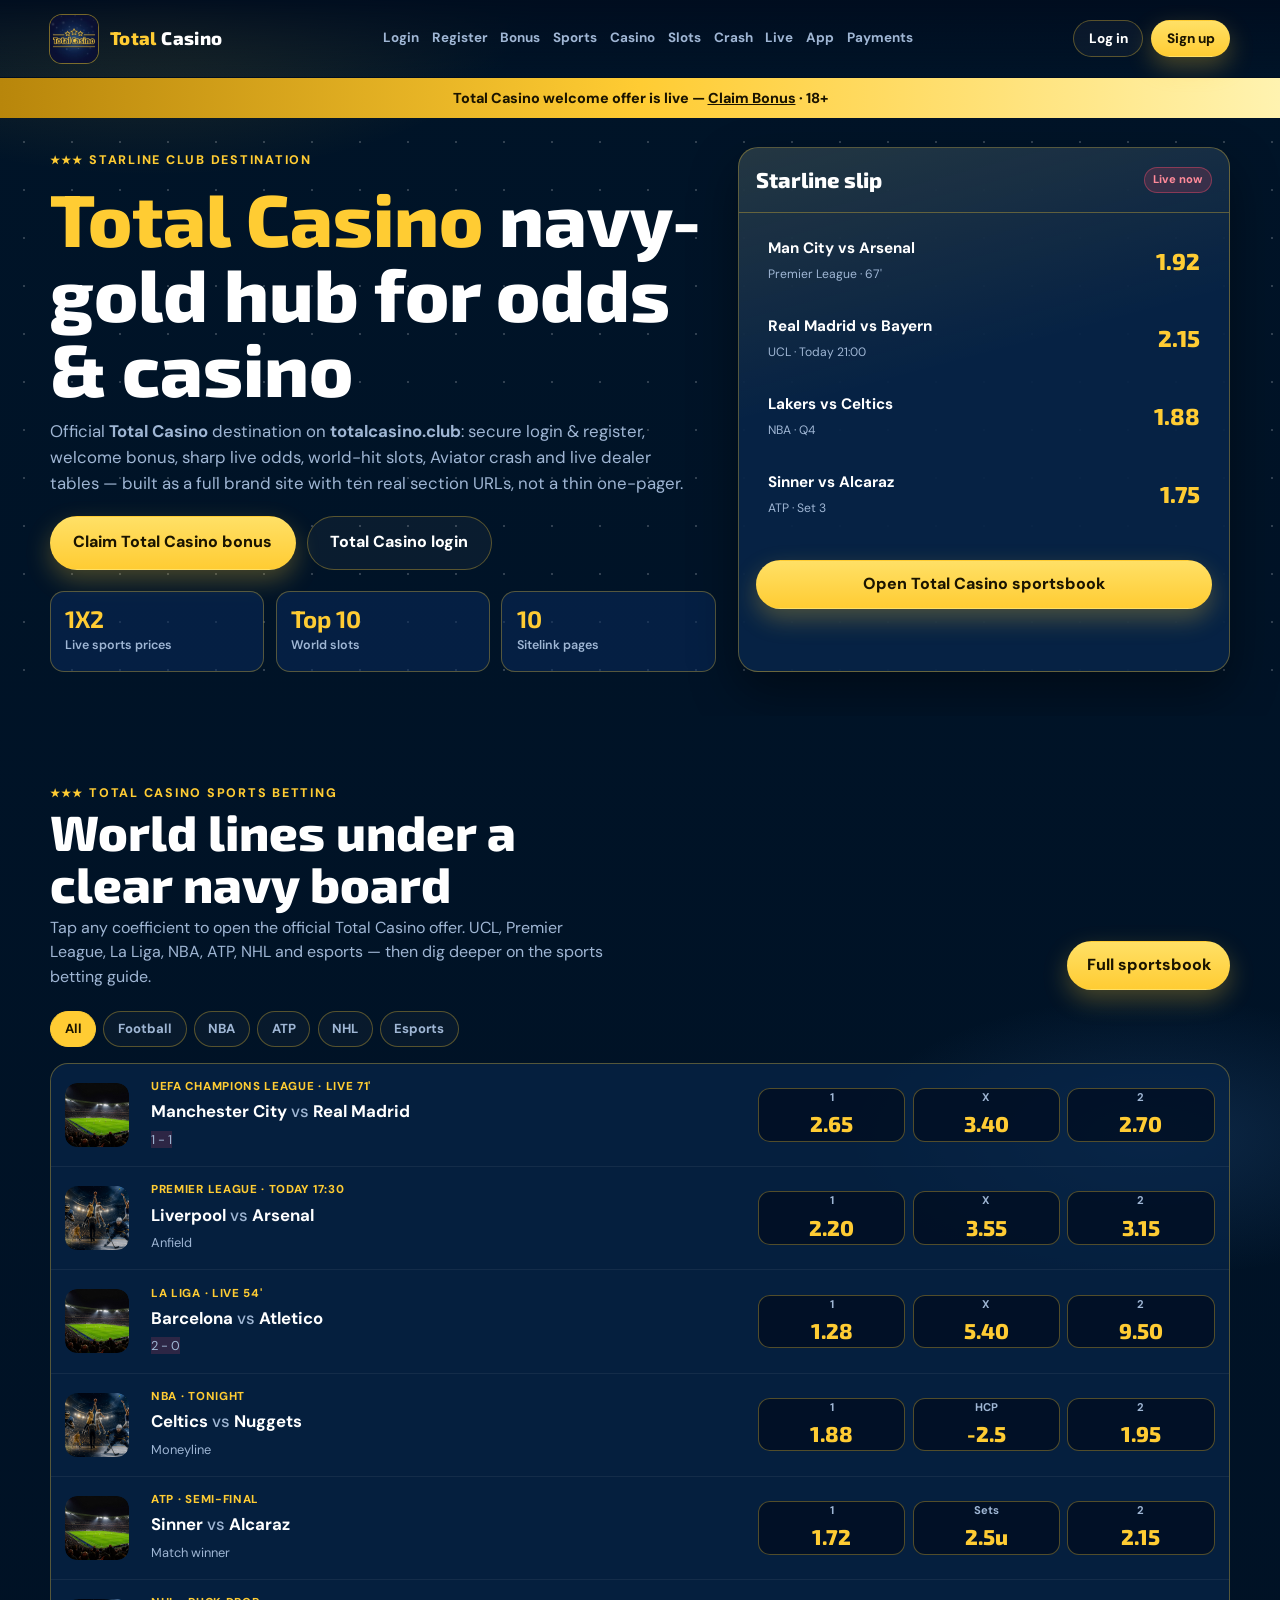
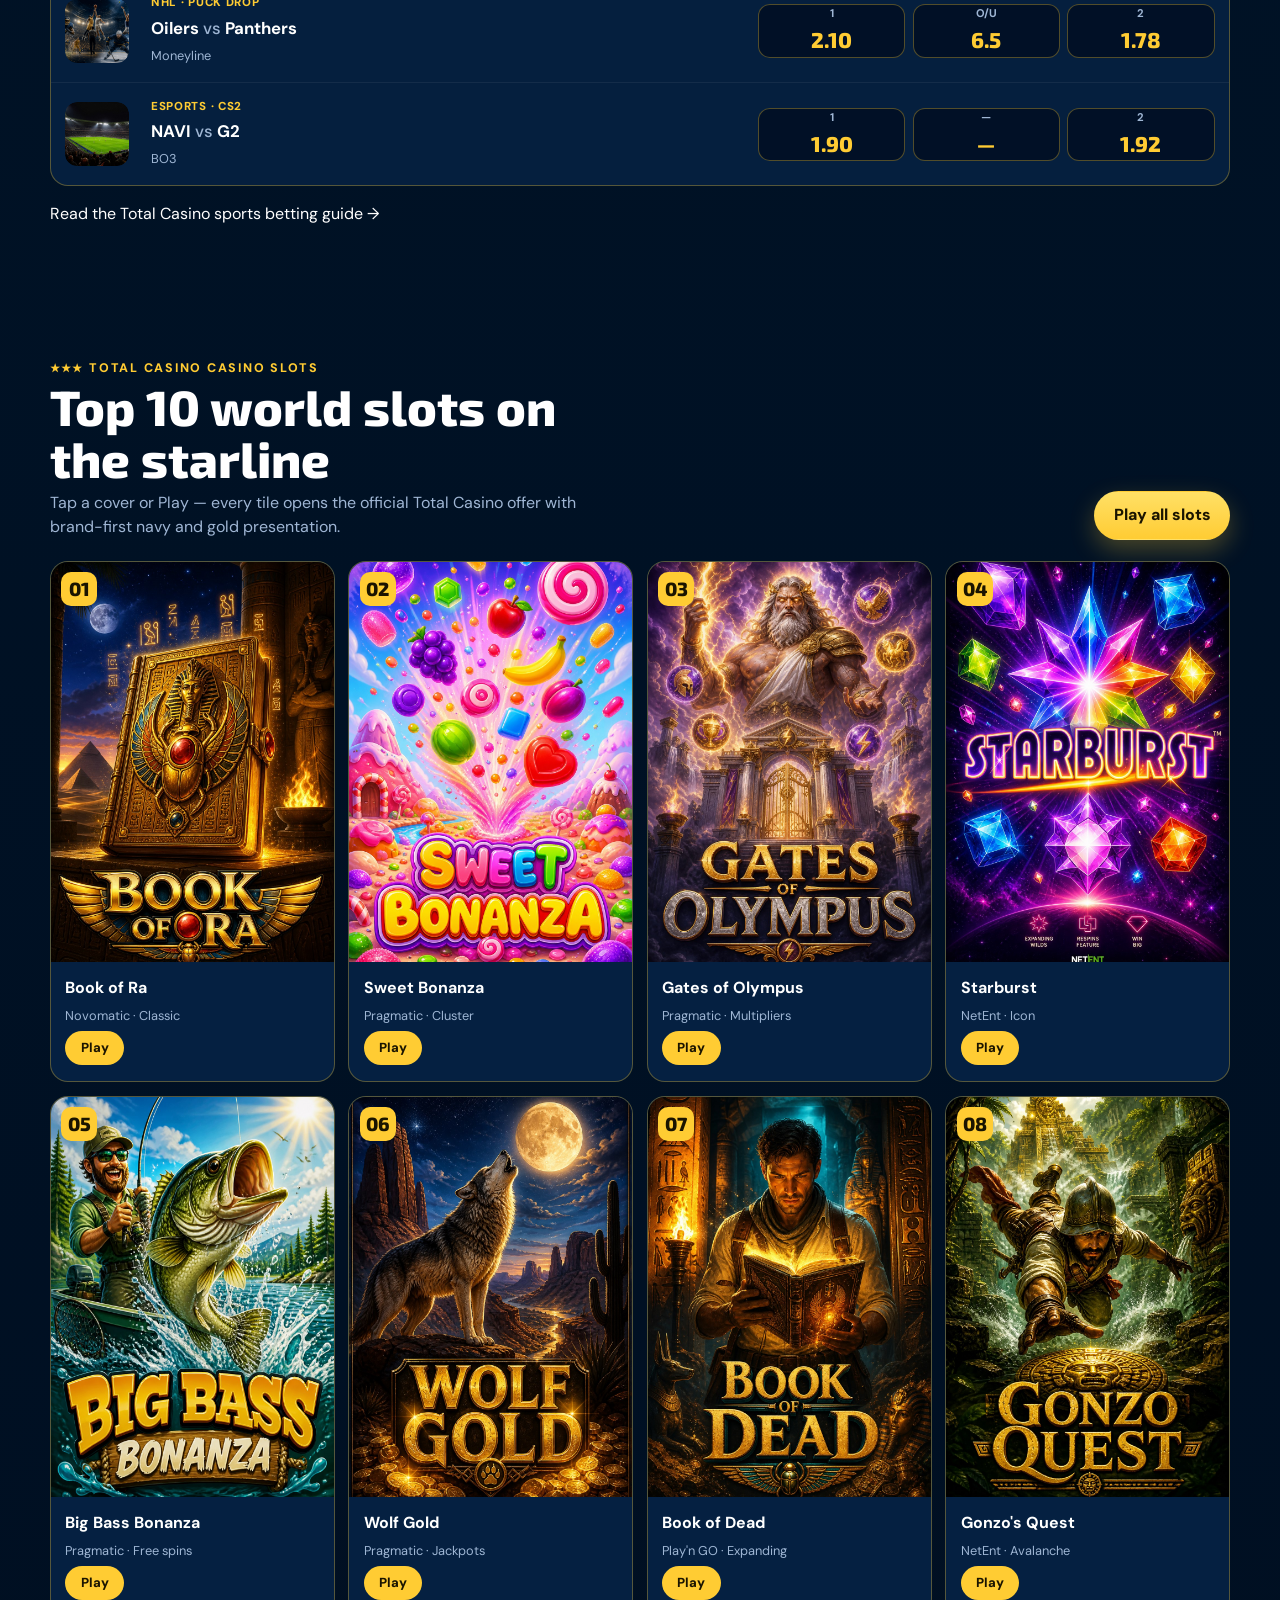
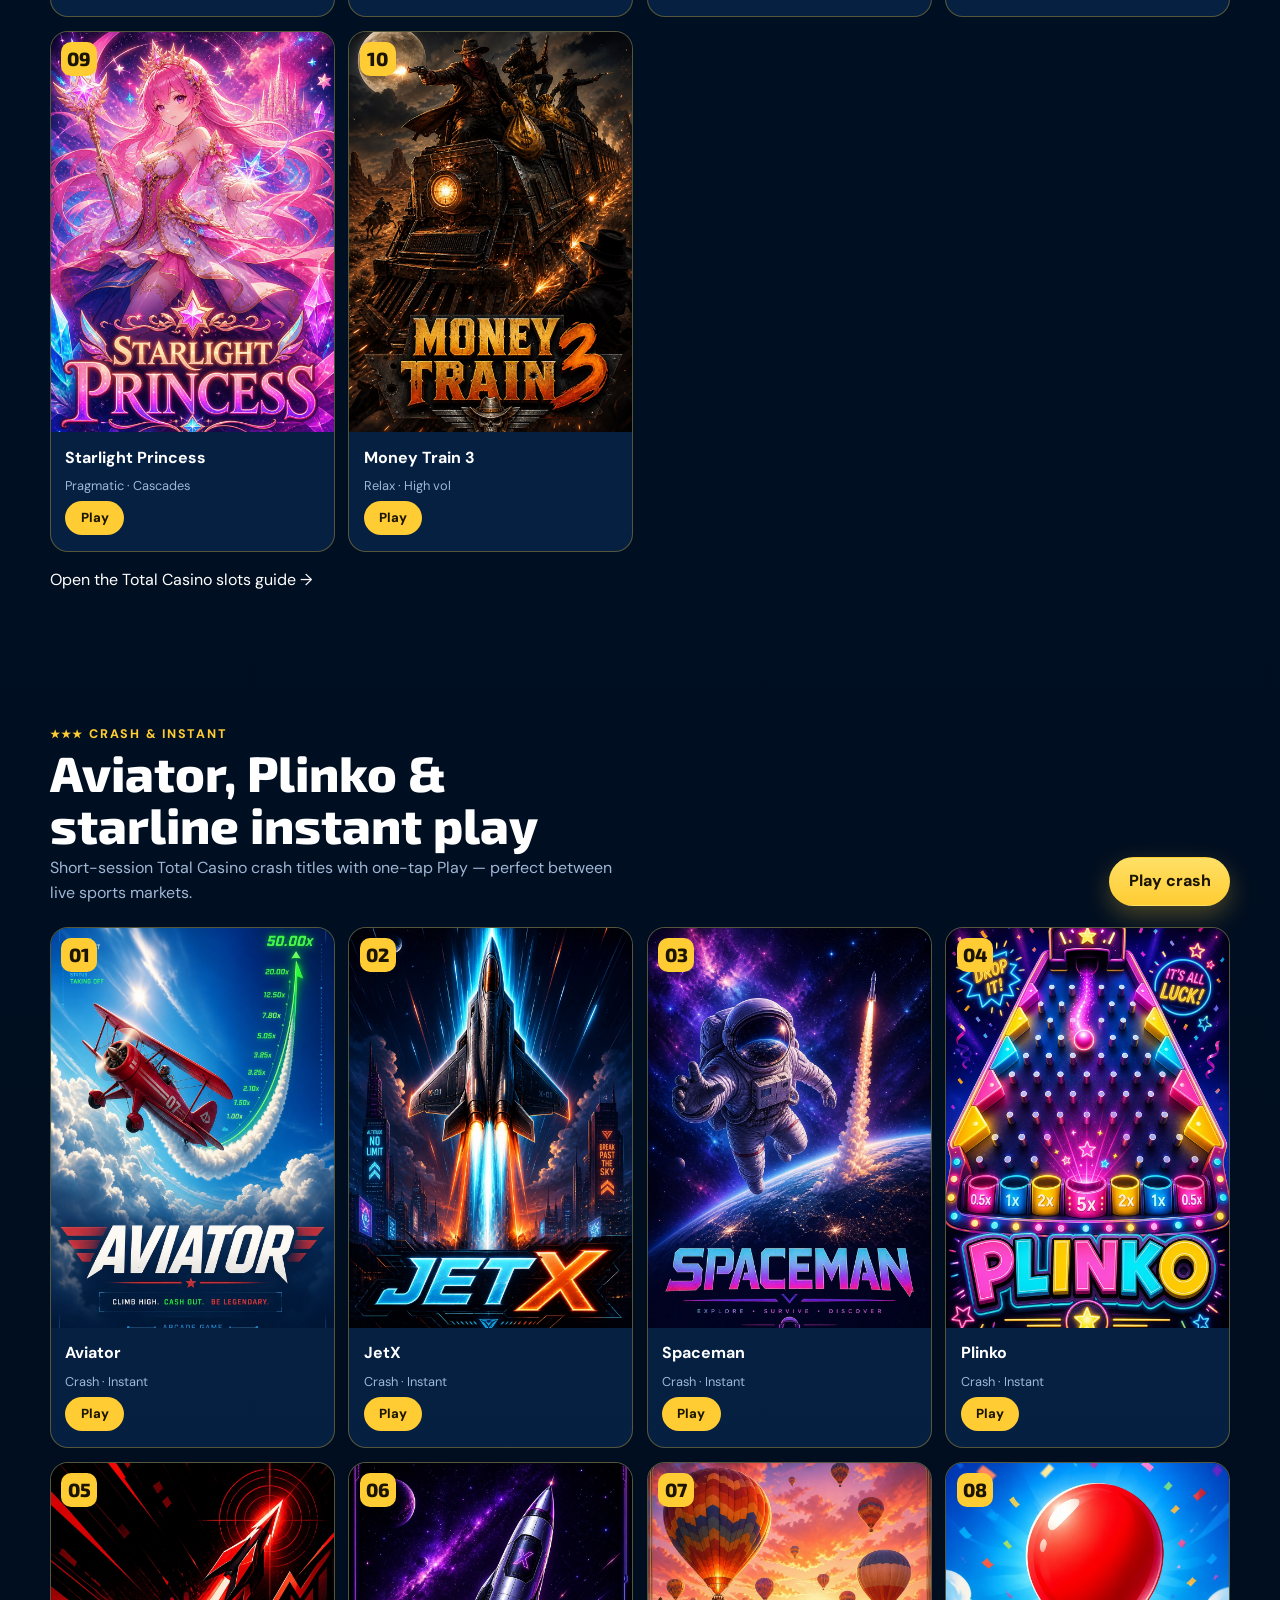
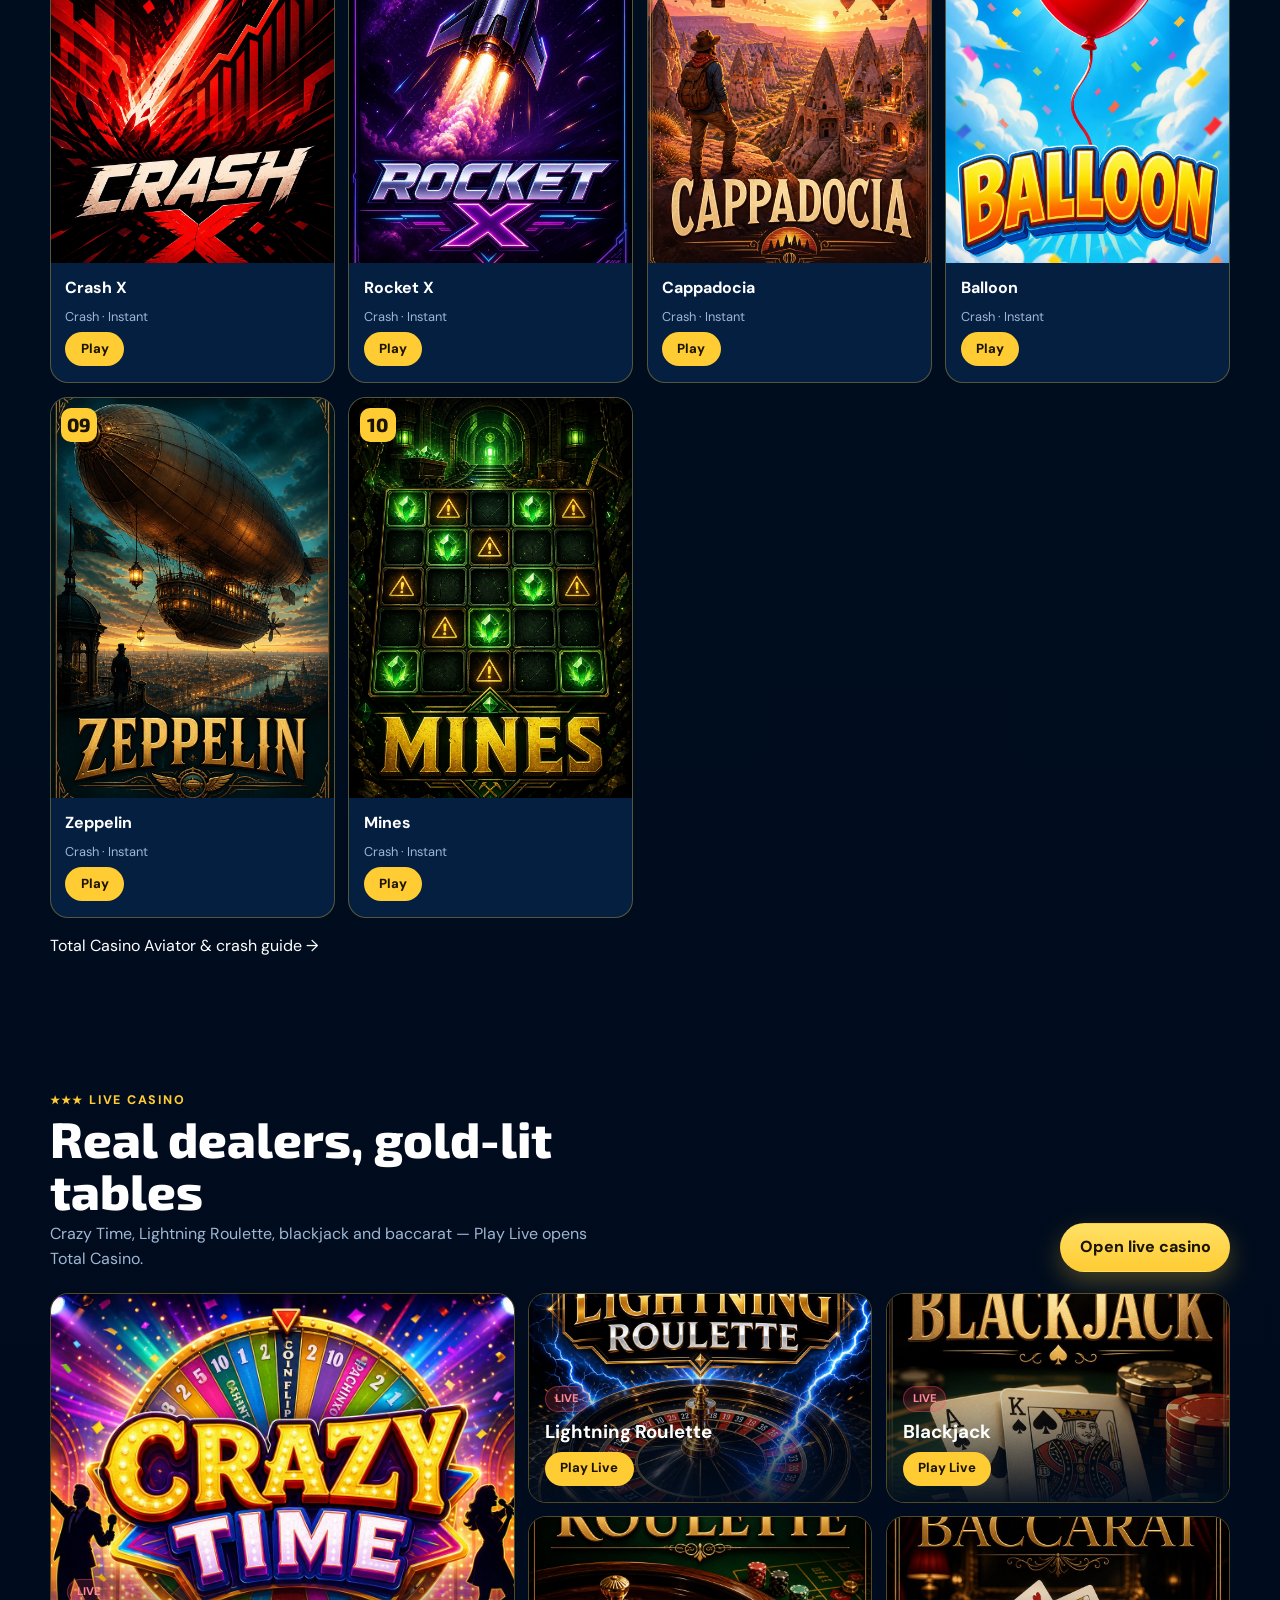
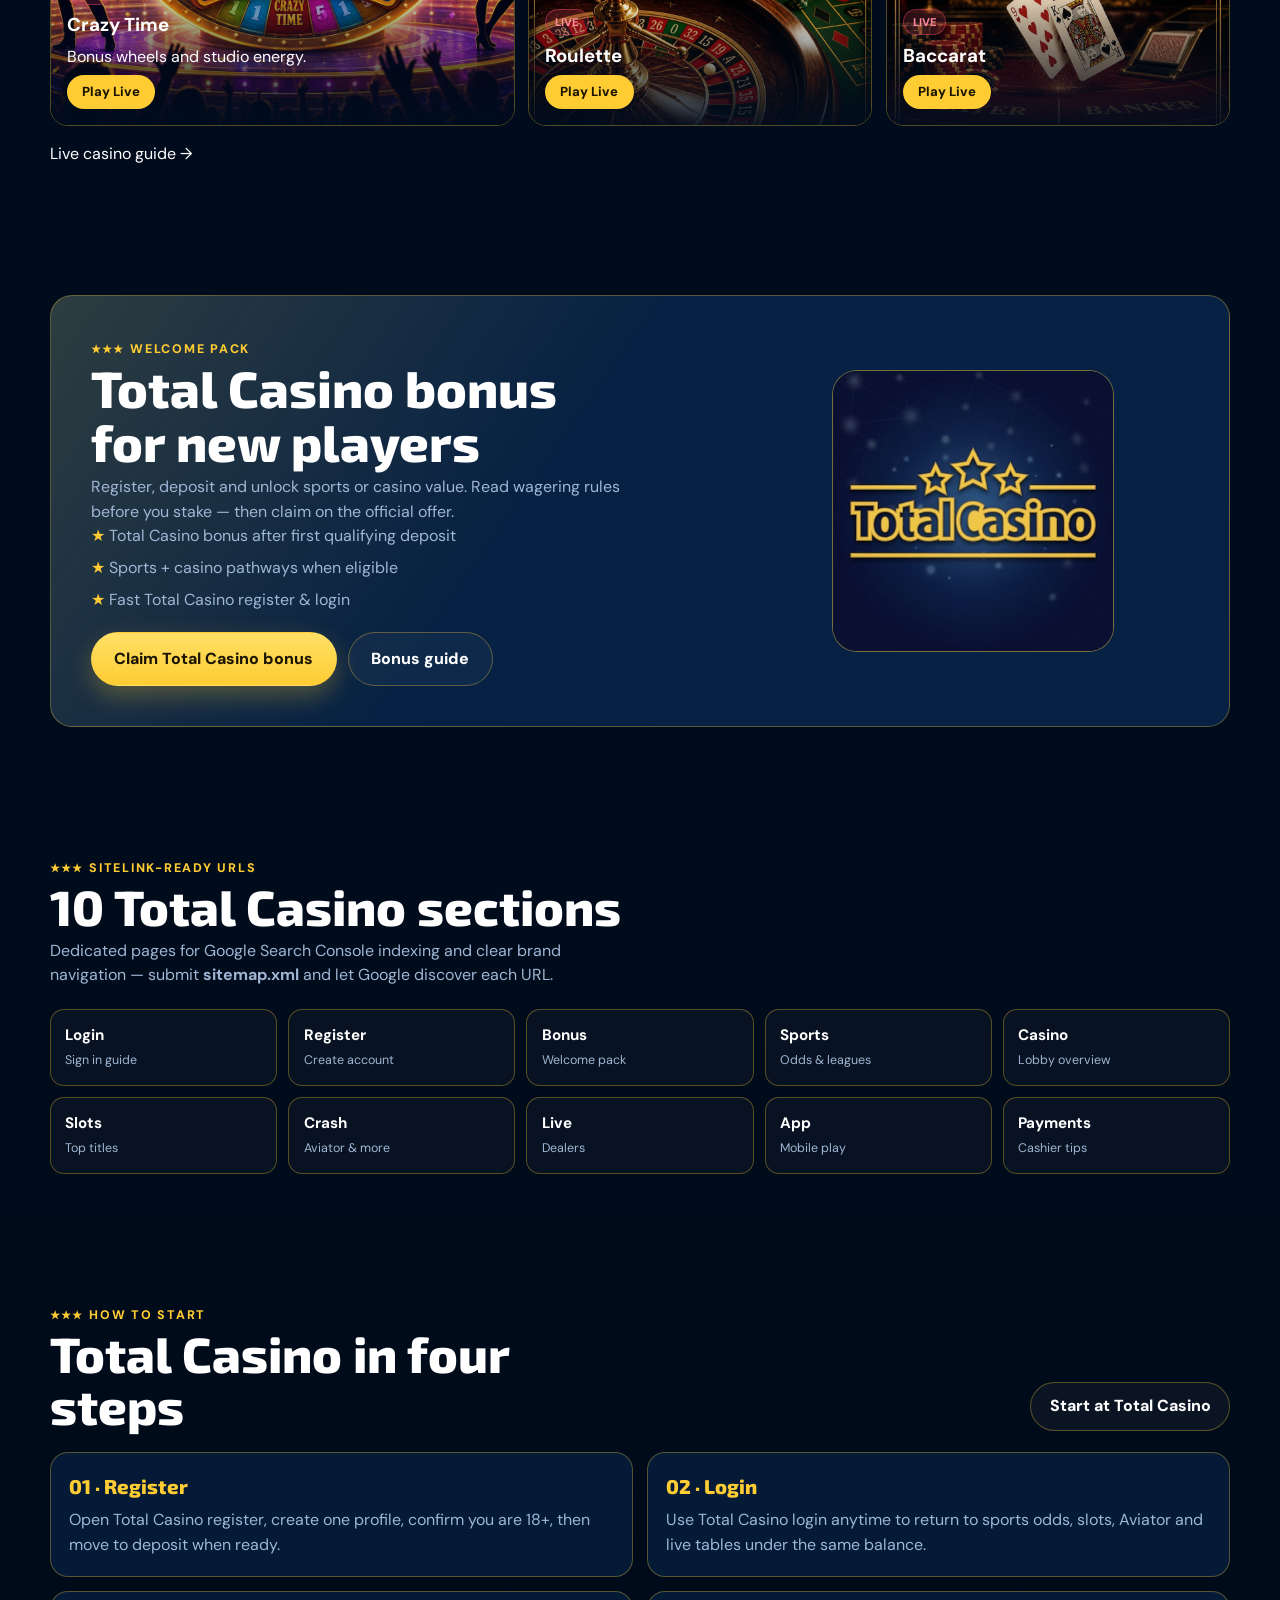
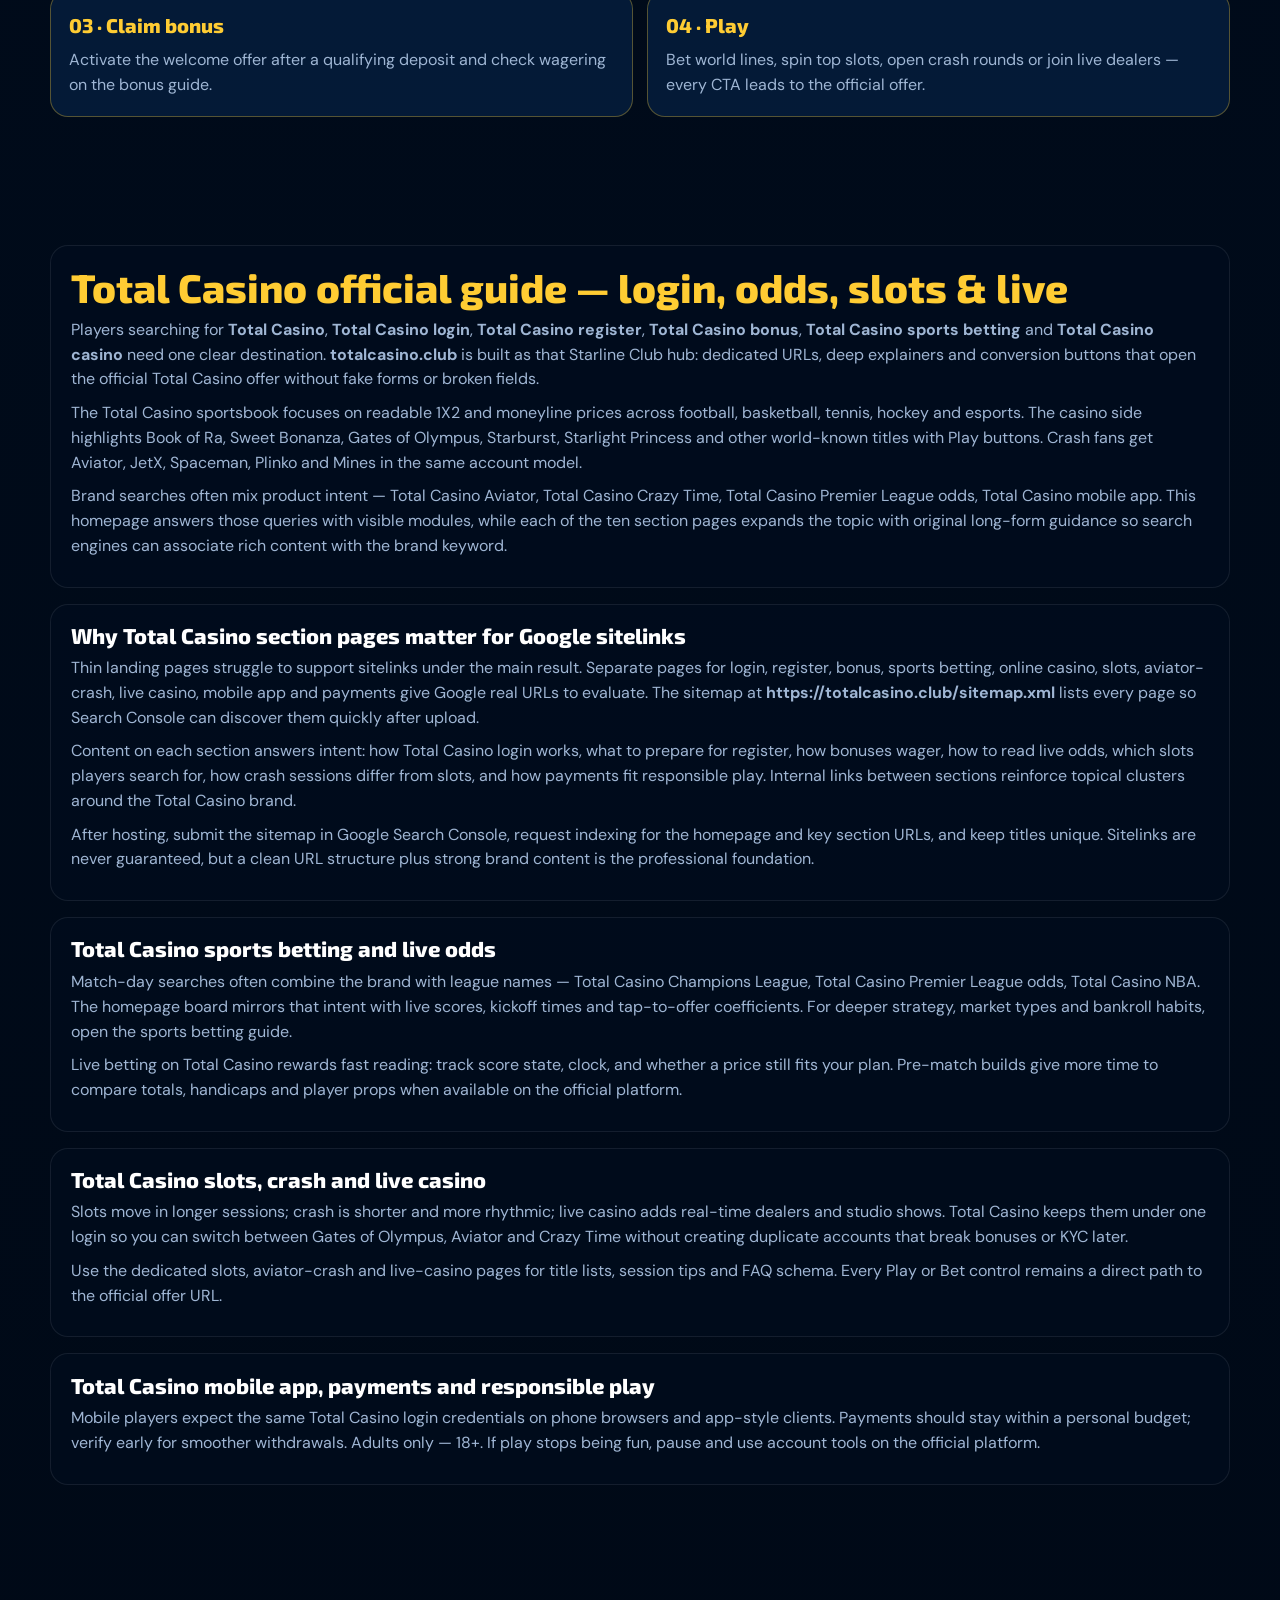
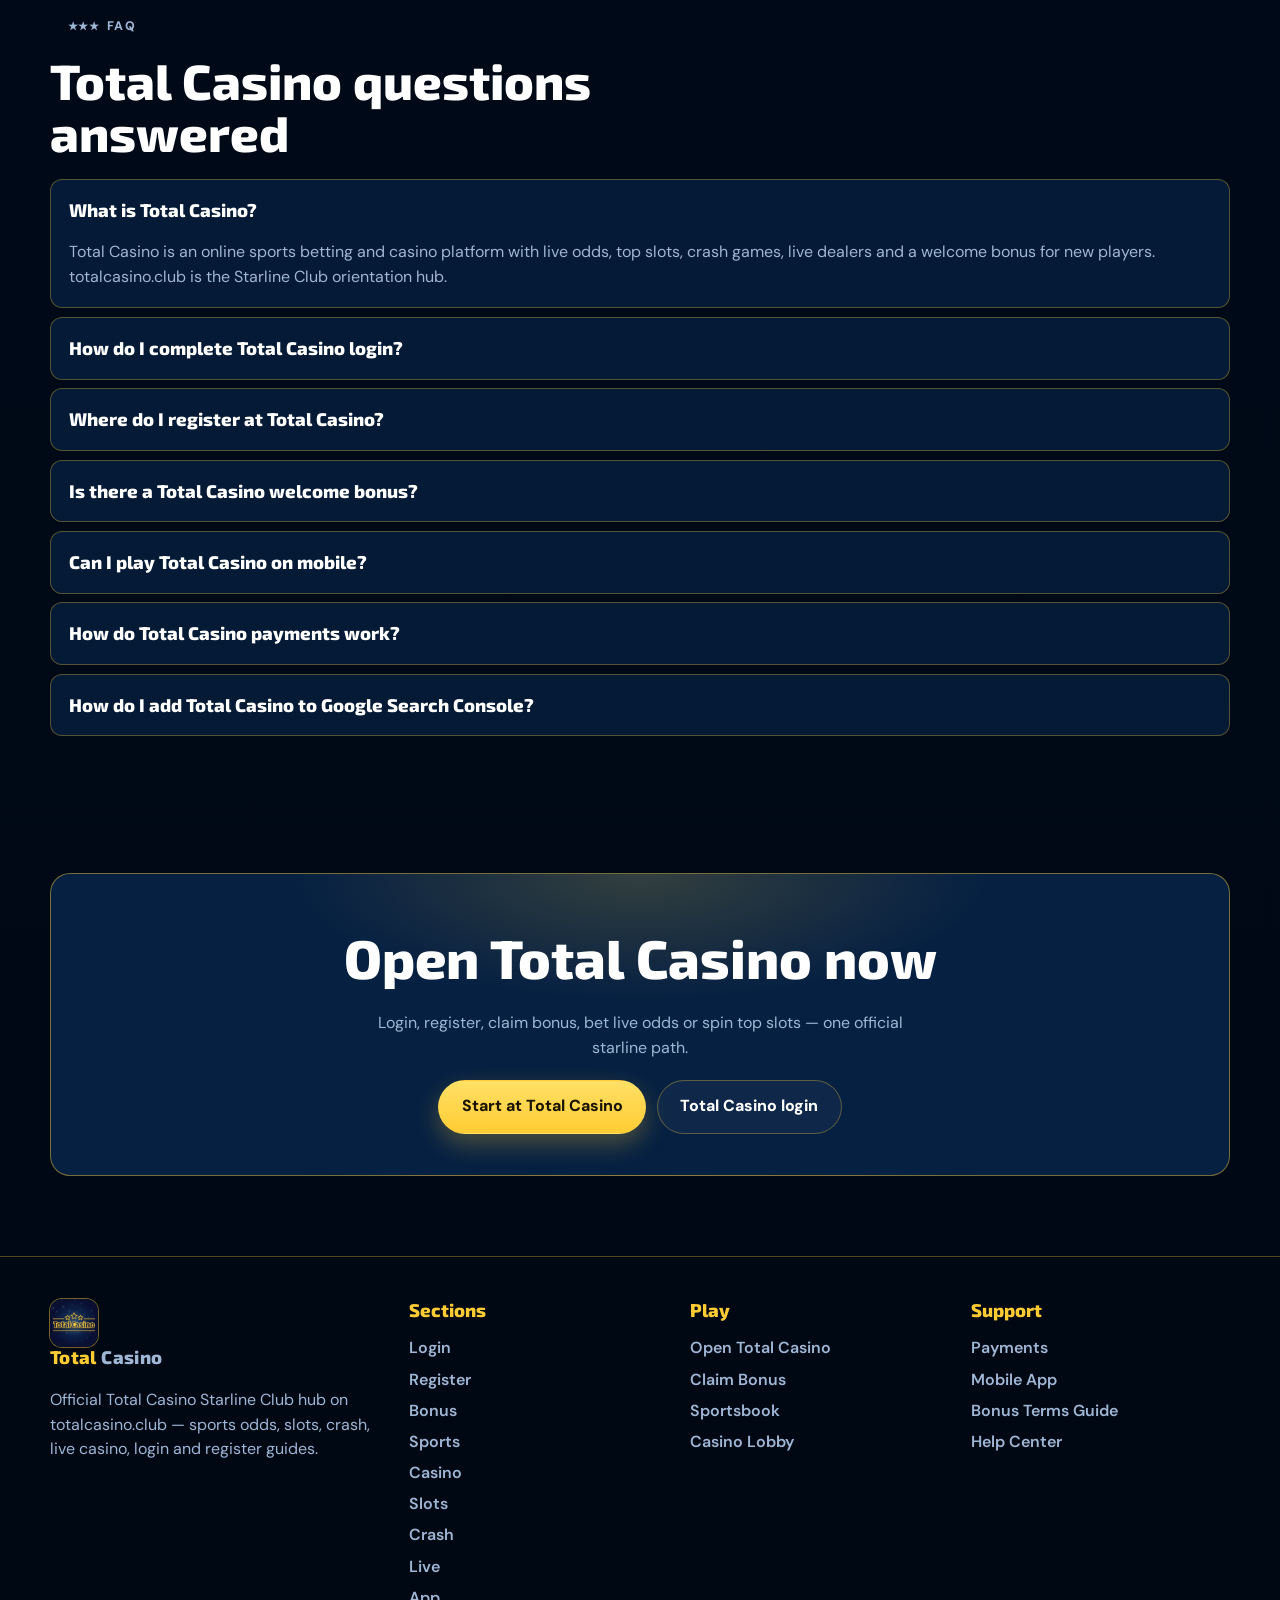
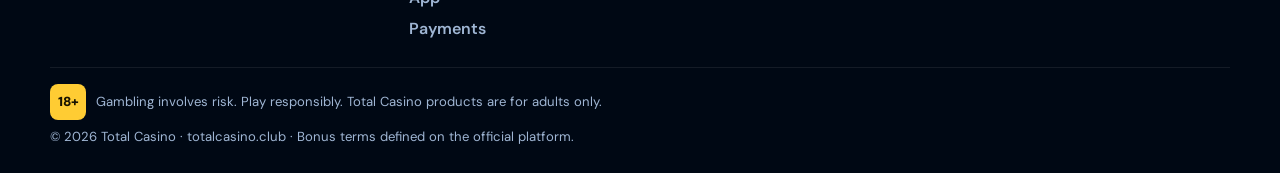
==== index.html @ bfb98fc3 "Publish Total Casino hub for Cloudflare Worker hosting. Co-authored-by: Cursor <cursoragent@cursor.c" ====
<!DOCTYPE html>
<html lang="en">
<head>
  <meta charset="UTF-8">
  <meta name="viewport" content="width=device-width, initial-scale=1.0">
  <title>Total Casino | Official Login, Sports Betting, Slots &amp; Live Casino</title>
  <meta name="description" content="Total Casino on totalcasino.club: login, register, welcome bonus, live sports odds, top slots, Aviator crash and live dealers. Starline Club hub with real section pages. 18+.">
  <meta name="keywords" content="Total Casino, Total Casino login, Total Casino register, Total Casino bonus, Total Casino sports betting, Total Casino casino, Total Casino slots, Total Casino Aviator, Total Casino live casino, Total Casino app, totalcasino.club">
  <meta name="robots" content="index, follow, max-image-preview:large, max-snippet:-1, max-video-preview:-1">
  <meta name="author" content="Total Casino">
  <meta name="theme-color" content="#001a3d">
  <link rel="canonical" href="https://totalcasino.club/">
  <link rel="alternate" hreflang="en" href="https://totalcasino.club/">
  <link rel="alternate" hreflang="x-default" href="https://totalcasino.club/">
  <link rel="icon" href="favicon.ico?v=tc2" sizes="any">
  <link rel="icon" type="image/png" sizes="32x32" href="assets/brand/favicon-32.png?v=tc2">
  <link rel="icon" type="image/png" sizes="192x192" href="assets/brand/icon-192.png?v=tc2">
  <link rel="apple-touch-icon" sizes="180x180" href="assets/brand/apple-touch-icon.png?v=tc2">
  <link rel="manifest" href="site.webmanifest">
  <meta property="og:type" content="website">
  <meta property="og:site_name" content="Total Casino">
  <meta property="og:locale" content="en_US">
  <meta property="og:url" content="https://totalcasino.club/">
  <meta property="og:title" content="Total Casino | Official Login, Sports Betting, Slots &amp; Live Casino">
  <meta property="og:description" content="Total Casino Starline Club: login, register, bonus, live odds, top slots, Aviator and live casino on totalcasino.club. 18+.">
  <meta property="og:image" content="https://totalcasino.club/assets/og-cover.jpg">
  <meta property="og:image:width" content="1200">
  <meta property="og:image:height" content="630">
  <meta name="twitter:card" content="summary_large_image">
  <meta name="twitter:title" content="Total Casino | Official Login, Sports Betting, Slots &amp; Live Casino">
  <meta name="twitter:description" content="Total Casino hub: login, register, welcome bonus, live odds, top slots, Aviator and live casino. 18+.">
  <meta name="twitter:image" content="https://totalcasino.club/assets/og-cover.jpg">
  <link rel="preconnect" href="https://fonts.googleapis.com">
  <link rel="preconnect" href="https://fonts.gstatic.com" crossorigin>
  <link href="https://fonts.googleapis.com/css2?family=DM+Sans:wght@400;500;600;700;800&family=Exo+2:wght@600;700;800&display=swap" rel="stylesheet">
  <link rel="stylesheet" href="css/styles.css?v=tc2">
  <script type="application/ld+json">
  {
    "@context": "https://schema.org",
    "@graph": [
      {
        "@type": "WebSite",
        "@id": "https://totalcasino.club/#website",
        "url": "https://totalcasino.club/",
        "name": "Total Casino",
        "alternateName": ["TotalCasino", "Total Casino Official", "Total Casino Club"],
        "description": "Total Casino official hub for sports betting, casino slots, crash games, live casino, login and register.",
        "inLanguage": "en",
        "publisher": { "@id": "https://totalcasino.club/#organization" }
      },
      {
        "@type": "Organization",
        "@id": "https://totalcasino.club/#organization",
        "name": "Total Casino",
        "url": "https://totalcasino.club/",
        "logo": { "@type": "ImageObject", "url": "https://totalcasino.club/assets/brand/logo.png" },
        "sameAs": ["https://piemento850.online/gQ35HwCm?sub_id_1=totalcasino.club"]
      },
      {
        "@type": "WebPage",
        "@id": "https://totalcasino.club/#webpage",
        "url": "https://totalcasino.club/",
        "name": "Total Casino Official Hub",
        "isPartOf": { "@id": "https://totalcasino.club/#website" },
        "about": { "@id": "https://totalcasino.club/#organization" },
        "description": "Total Casino login, register, sports odds, slots, Aviator crash and live casino guides on totalcasino.club."
      },
      {
        "@type": "ItemList",
        "name": "Total Casino site sections",
        "itemListElement": [
          {"@type":"ListItem","position":1,"name":"Total Casino Login","url":"https://totalcasino.club/login.html"},
          {"@type":"ListItem","position":2,"name":"Total Casino Register","url":"https://totalcasino.club/register.html"},
          {"@type":"ListItem","position":3,"name":"Total Casino Bonus","url":"https://totalcasino.club/bonus.html"},
          {"@type":"ListItem","position":4,"name":"Total Casino Sports Betting","url":"https://totalcasino.club/sports-betting.html"},
          {"@type":"ListItem","position":5,"name":"Total Casino Online Casino","url":"https://totalcasino.club/online-casino.html"},
          {"@type":"ListItem","position":6,"name":"Total Casino Slots","url":"https://totalcasino.club/slots.html"},
          {"@type":"ListItem","position":7,"name":"Total Casino Aviator Crash","url":"https://totalcasino.club/aviator-crash.html"},
          {"@type":"ListItem","position":8,"name":"Total Casino Live Casino","url":"https://totalcasino.club/live-casino.html"},
          {"@type":"ListItem","position":9,"name":"Total Casino Mobile App","url":"https://totalcasino.club/mobile-app.html"},
          {"@type":"ListItem","position":10,"name":"Total Casino Payments","url":"https://totalcasino.club/payments.html"}
        ]
      },
      {
        "@type": "ItemList",
        "name": "Total Casino top slots",
        "itemListElement": [
          {"@type":"ListItem","position":1,"name":"Book of Ra","url":"https://piemento850.online/gQ35HwCm?sub_id_1=totalcasino.club"},
          {"@type":"ListItem","position":2,"name":"Sweet Bonanza","url":"https://piemento850.online/gQ35HwCm?sub_id_1=totalcasino.club"},
          {"@type":"ListItem","position":3,"name":"Gates of Olympus","url":"https://piemento850.online/gQ35HwCm?sub_id_1=totalcasino.club"},
          {"@type":"ListItem","position":4,"name":"Starburst","url":"https://piemento850.online/gQ35HwCm?sub_id_1=totalcasino.club"},
          {"@type":"ListItem","position":5,"name":"Big Bass Bonanza","url":"https://piemento850.online/gQ35HwCm?sub_id_1=totalcasino.club"},
          {"@type":"ListItem","position":6,"name":"Wolf Gold","url":"https://piemento850.online/gQ35HwCm?sub_id_1=totalcasino.club"},
          {"@type":"ListItem","position":7,"name":"Book of Dead","url":"https://piemento850.online/gQ35HwCm?sub_id_1=totalcasino.club"},
          {"@type":"ListItem","position":8,"name":"Gonzo's Quest","url":"https://piemento850.online/gQ35HwCm?sub_id_1=totalcasino.club"},
          {"@type":"ListItem","position":9,"name":"Starlight Princess","url":"https://piemento850.online/gQ35HwCm?sub_id_1=totalcasino.club"},
          {"@type":"ListItem","position":10,"name":"Money Train 3","url":"https://piemento850.online/gQ35HwCm?sub_id_1=totalcasino.club"}
        ]
      },
      {
        "@type": "FAQPage",
        "mainEntity": [
          {"@type":"Question","name":"What is Total Casino?","acceptedAnswer":{"@type":"Answer","text":"Total Casino is an online sportsbook and casino brand with live odds, top slots, crash games, live dealers and a welcome bonus for new players on totalcasino.club."}},
          {"@type":"Question","name":"How do I use Total Casino login?","acceptedAnswer":{"@type":"Answer","text":"Open Total Casino login, enter your credentials on the official flow, then access sports betting, slots, Aviator and live casino under one account."}},
          {"@type":"Question","name":"Does Total Casino offer a welcome bonus?","acceptedAnswer":{"@type":"Answer","text":"Yes. After Total Casino register and a qualifying deposit you can activate the welcome bonus. Always read current terms."}},
          {"@type":"Question","name":"Can I play Total Casino on mobile?","acceptedAnswer":{"@type":"Answer","text":"Yes. Total Casino works in modern mobile browsers and app-style clients so you can open odds, slots and crash on the go."}},
          {"@type":"Question","name":"Where is the Total Casino sitemap for Google Search Console?","acceptedAnswer":{"@type":"Answer","text":"Submit https://totalcasino.club/sitemap.xml in Google Search Console. It lists the homepage and ten real section URLs for sitelink-ready indexing."}}
        ]
      }
    ]
  }
  </script>
</head>
<body>
  <a class="skip" href="#main">Skip to content</a>
  <div class="flash">Total Casino welcome offer is live — <a class="js-offer" href="https://piemento850.online/gQ35HwCm?sub_id_1=totalcasino.club">Claim Bonus</a> · 18+</div>
  <header class="site-header" id="site-header">
    <div class="header-inner">
      <a class="brand" href="index.html" aria-label="Total Casino home">
        <img src="assets/brand/logo.png" width="48" height="48" alt="Total Casino logo">
        <span><b>Total</b> Casino</span>
      </a>
      <nav class="nav-desk" aria-label="Primary">
        <a href="login.html">Login</a>
        <a href="register.html">Register</a>
        <a href="bonus.html">Bonus</a>
        <a href="sports-betting.html">Sports</a>
        <a href="online-casino.html">Casino</a>
        <a href="slots.html">Slots</a>
        <a href="aviator-crash.html">Crash</a>
        <a href="live-casino.html">Live</a>
        <a href="mobile-app.html">App</a>
        <a href="payments.html">Payments</a>
      </nav>
      <div class="header-actions">
        <a class="btn btn-line btn-sm js-offer" href="https://piemento850.online/gQ35HwCm?sub_id_1=totalcasino.club">Log in</a>
        <a class="btn btn-gold btn-sm js-offer" href="https://piemento850.online/gQ35HwCm?sub_id_1=totalcasino.club">Sign up</a>
        <button class="menu-toggle" type="button" aria-label="Open menu" aria-expanded="false" data-menu-toggle>
          <span></span><span></span><span></span>
        </button>
      </div>
    </div>
  </header>
  <div class="mobile-nav" data-mobile-nav hidden>
    <a href="login.html">Login</a>
    <a href="register.html">Register</a>
    <a href="bonus.html">Bonus</a>
    <a href="sports-betting.html">Sports</a>
    <a href="online-casino.html">Casino</a>
    <a href="slots.html">Slots</a>
    <a href="aviator-crash.html">Crash</a>
    <a href="live-casino.html">Live</a>
    <a href="mobile-app.html">App</a>
    <a href="payments.html">Payments</a>
    <a class="btn btn-line js-offer" href="https://piemento850.online/gQ35HwCm?sub_id_1=totalcasino.club">Log in</a>
    <a class="btn btn-gold js-offer" href="https://piemento850.online/gQ35HwCm?sub_id_1=totalcasino.club">Sign up</a>
  </div>
  <main id="main">
    <section class="hero">
      <div class="wrap hero-grid">
        <div>
          <p class="kicker">Starline Club destination</p>
          <h1><span>Total Casino</span> navy-gold hub for odds &amp; casino</h1>
          <p class="lead">Official <strong>Total Casino</strong> destination on <strong>totalcasino.club</strong>: secure login &amp; register, welcome bonus, sharp live odds, world-hit slots, Aviator crash and live dealer tables — built as a full brand site with ten real section URLs, not a thin one-pager.</p>
          <div class="cta-row">
            <a class="btn btn-gold btn-lg js-offer" href="https://piemento850.online/gQ35HwCm?sub_id_1=totalcasino.club">Claim Total Casino bonus</a>
            <a class="btn btn-line btn-lg js-offer" href="https://piemento850.online/gQ35HwCm?sub_id_1=totalcasino.club">Total Casino login</a>
          </div>
          <ul class="stats" aria-label="Total Casino highlights">
            <li><strong>1X2</strong><span>Live sports prices</span></li>
            <li><strong>Top 10</strong><span>World slots</span></li>
            <li><strong>10</strong><span>Sitelink pages</span></li>
          </ul>
        </div>
        <aside class="starpanel" aria-label="Starline live slip">
          <div class="starpanel-head">
            <h2>Starline slip</h2>
            <span class="pill pill-live">Live now</span>
          </div>
          <div class="ticket">
            <a class="js-offer" href="https://piemento850.online/gQ35HwCm?sub_id_1=totalcasino.club"><div><strong>Man City vs Arsenal</strong><small>Premier League · 67'</small></div><em>1.92</em></a>
            <a class="js-offer" href="https://piemento850.online/gQ35HwCm?sub_id_1=totalcasino.club"><div><strong>Real Madrid vs Bayern</strong><small>UCL · Today 21:00</small></div><em>2.15</em></a>
            <a class="js-offer" href="https://piemento850.online/gQ35HwCm?sub_id_1=totalcasino.club"><div><strong>Lakers vs Celtics</strong><small>NBA · Q4</small></div><em>1.88</em></a>
            <a class="js-offer" href="https://piemento850.online/gQ35HwCm?sub_id_1=totalcasino.club"><div><strong>Sinner vs Alcaraz</strong><small>ATP · Set 3</small></div><em>1.75</em></a>
          </div>
          <div class="starpanel-foot">
            <a class="btn btn-gold btn-block js-offer" href="https://piemento850.online/gQ35HwCm?sub_id_1=totalcasino.club">Open Total Casino sportsbook</a>
          </div>
        </aside>
      </div>
    </section>

    <section class="section" id="sports">
      <div class="wrap">
        <div class="section-head">
          <div>
            <p class="kicker">Total Casino sports betting</p>
            <h2>World lines under a clear navy board</h2>
            <p class="section-lead">Tap any coefficient to open the official Total Casino offer. UCL, Premier League, La Liga, NBA, ATP, NHL and esports — then dig deeper on the sports betting guide.</p>
          </div>
          <a class="btn btn-gold js-offer" href="https://piemento850.online/gQ35HwCm?sub_id_1=totalcasino.club">Full sportsbook</a>
        </div>
        <div class="chips" role="toolbar" aria-label="Sport filters">
          <button type="button" class="is-on" data-filter="all" data-filter-group="sport">All</button>
          <button type="button" data-filter="football" data-filter-group="sport">Football</button>
          <button type="button" data-filter="basketball" data-filter-group="sport">NBA</button>
          <button type="button" data-filter="tennis" data-filter-group="sport">ATP</button>
          <button type="button" data-filter="hockey" data-filter-group="sport">NHL</button>
          <button type="button" data-filter="esports" data-filter-group="sport">Esports</button>
        </div>
        <div class="board">
          <article class="line" data-filter-target="sport" data-sport="football">
            <a class="thumb js-offer" href="https://piemento850.online/gQ35HwCm?sub_id_1=totalcasino.club"><img src="assets/sport/stadium-hero.jpg" alt="UCL" width="72" height="72"></a>
            <div><span class="league">UEFA Champions League · Live 71'</span><h3>Manchester City <em>vs</em> Real Madrid</h3><span class="meta pill-live">1 - 1</span></div>
            <div class="odds">
              <a class="js-offer" href="https://piemento850.online/gQ35HwCm?sub_id_1=totalcasino.club"><small>1</small><strong>2.65</strong></a>
              <a class="js-offer" href="https://piemento850.online/gQ35HwCm?sub_id_1=totalcasino.club"><small>X</small><strong>3.40</strong></a>
              <a class="js-offer" href="https://piemento850.online/gQ35HwCm?sub_id_1=totalcasino.club"><small>2</small><strong>2.70</strong></a>
            </div>
          </article>
          <article class="line" data-filter-target="sport" data-sport="football">
            <a class="thumb js-offer" href="https://piemento850.online/gQ35HwCm?sub_id_1=totalcasino.club"><img src="assets/sport/sports-board.jpg" alt="PL" width="72" height="72"></a>
            <div><span class="league">Premier League · Today 17:30</span><h3>Liverpool <em>vs</em> Arsenal</h3><span class="meta">Anfield</span></div>
            <div class="odds">
              <a class="js-offer" href="https://piemento850.online/gQ35HwCm?sub_id_1=totalcasino.club"><small>1</small><strong>2.20</strong></a>
              <a class="js-offer" href="https://piemento850.online/gQ35HwCm?sub_id_1=totalcasino.club"><small>X</small><strong>3.55</strong></a>
              <a class="js-offer" href="https://piemento850.online/gQ35HwCm?sub_id_1=totalcasino.club"><small>2</small><strong>3.15</strong></a>
            </div>
          </article>
          <article class="line" data-filter-target="sport" data-sport="football">
            <a class="thumb js-offer" href="https://piemento850.online/gQ35HwCm?sub_id_1=totalcasino.club"><img src="assets/sport/stadium-hero.jpg" alt="La Liga" width="72" height="72"></a>
            <div><span class="league">La Liga · Live 54'</span><h3>Barcelona <em>vs</em> Atletico</h3><span class="meta pill-live">2 - 0</span></div>
            <div class="odds">
              <a class="js-offer" href="https://piemento850.online/gQ35HwCm?sub_id_1=totalcasino.club"><small>1</small><strong>1.28</strong></a>
              <a class="js-offer" href="https://piemento850.online/gQ35HwCm?sub_id_1=totalcasino.club"><small>X</small><strong>5.40</strong></a>
              <a class="js-offer" href="https://piemento850.online/gQ35HwCm?sub_id_1=totalcasino.club"><small>2</small><strong>9.50</strong></a>
            </div>
          </article>
          <article class="line" data-filter-target="sport" data-sport="basketball">
            <a class="thumb js-offer" href="https://piemento850.online/gQ35HwCm?sub_id_1=totalcasino.club"><img src="assets/sport/sports-board.jpg" alt="NBA" width="72" height="72"></a>
            <div><span class="league">NBA · Tonight</span><h3>Celtics <em>vs</em> Nuggets</h3><span class="meta">Moneyline</span></div>
            <div class="odds">
              <a class="js-offer" href="https://piemento850.online/gQ35HwCm?sub_id_1=totalcasino.club"><small>1</small><strong>1.88</strong></a>
              <a class="js-offer" href="https://piemento850.online/gQ35HwCm?sub_id_1=totalcasino.club"><small>HCP</small><strong>-2.5</strong></a>
              <a class="js-offer" href="https://piemento850.online/gQ35HwCm?sub_id_1=totalcasino.club"><small>2</small><strong>1.95</strong></a>
            </div>
          </article>
          <article class="line" data-filter-target="sport" data-sport="tennis">
            <a class="thumb js-offer" href="https://piemento850.online/gQ35HwCm?sub_id_1=totalcasino.club"><img src="assets/sport/stadium-hero.jpg" alt="ATP" width="72" height="72"></a>
            <div><span class="league">ATP · Semi-final</span><h3>Sinner <em>vs</em> Alcaraz</h3><span class="meta">Match winner</span></div>
            <div class="odds">
              <a class="js-offer" href="https://piemento850.online/gQ35HwCm?sub_id_1=totalcasino.club"><small>1</small><strong>1.72</strong></a>
              <a class="js-offer" href="https://piemento850.online/gQ35HwCm?sub_id_1=totalcasino.club"><small>Sets</small><strong>2.5u</strong></a>
              <a class="js-offer" href="https://piemento850.online/gQ35HwCm?sub_id_1=totalcasino.club"><small>2</small><strong>2.15</strong></a>
            </div>
          </article>
          <article class="line" data-filter-target="sport" data-sport="hockey">
            <a class="thumb js-offer" href="https://piemento850.online/gQ35HwCm?sub_id_1=totalcasino.club"><img src="assets/sport/sports-board.jpg" alt="NHL" width="72" height="72"></a>
            <div><span class="league">NHL · Puck drop</span><h3>Oilers <em>vs</em> Panthers</h3><span class="meta">Moneyline</span></div>
            <div class="odds">
              <a class="js-offer" href="https://piemento850.online/gQ35HwCm?sub_id_1=totalcasino.club"><small>1</small><strong>2.10</strong></a>
              <a class="js-offer" href="https://piemento850.online/gQ35HwCm?sub_id_1=totalcasino.club"><small>O/U</small><strong>6.5</strong></a>
              <a class="js-offer" href="https://piemento850.online/gQ35HwCm?sub_id_1=totalcasino.club"><small>2</small><strong>1.78</strong></a>
            </div>
          </article>
          <article class="line" data-filter-target="sport" data-sport="esports">
            <a class="thumb js-offer" href="https://piemento850.online/gQ35HwCm?sub_id_1=totalcasino.club"><img src="assets/sport/stadium-hero.jpg" alt="CS2" width="72" height="72"></a>
            <div><span class="league">Esports · CS2</span><h3>NAVI <em>vs</em> G2</h3><span class="meta">BO3</span></div>
            <div class="odds">
              <a class="js-offer" href="https://piemento850.online/gQ35HwCm?sub_id_1=totalcasino.club"><small>1</small><strong>1.90</strong></a>
              <a class="js-offer" href="https://piemento850.online/gQ35HwCm?sub_id_1=totalcasino.club"><small>—</small><strong>—</strong></a>
              <a class="js-offer" href="https://piemento850.online/gQ35HwCm?sub_id_1=totalcasino.club"><small>2</small><strong>1.92</strong></a>
            </div>
          </article>
        </div>
        <p style="margin-top:1rem"><a href="sports-betting.html">Read the Total Casino sports betting guide →</a></p>
      </div>
    </section>

    <section class="section" id="slots">
      <div class="wrap">
        <div class="section-head">
          <div>
            <p class="kicker">Total Casino casino slots</p>
            <h2>Top 10 world slots on the starline</h2>
            <p class="section-lead">Tap a cover or Play — every tile opens the official Total Casino offer with brand-first navy and gold presentation.</p>
          </div>
          <a class="btn btn-gold js-offer" href="https://piemento850.online/gQ35HwCm?sub_id_1=totalcasino.club">Play all slots</a>
        </div>
        <div class="grid-cards">
          <a class="card js-offer" href="https://piemento850.online/gQ35HwCm?sub_id_1=totalcasino.club"><span class="rank">01</span><img src="assets/slots/book-of-ra.jpg" alt="Book of Ra at Total Casino" width="400" height="400" loading="lazy"><div class="card-body"><h3>Book of Ra</h3><p>Novomatic · Classic</p><span class="btn-play">Play</span></div></a>
          <a class="card js-offer" href="https://piemento850.online/gQ35HwCm?sub_id_1=totalcasino.club"><span class="rank">02</span><img src="assets/slots/sweet-bonanza.jpg" alt="Sweet Bonanza at Total Casino" width="400" height="400" loading="lazy"><div class="card-body"><h3>Sweet Bonanza</h3><p>Pragmatic · Cluster</p><span class="btn-play">Play</span></div></a>
          <a class="card js-offer" href="https://piemento850.online/gQ35HwCm?sub_id_1=totalcasino.club"><span class="rank">03</span><img src="assets/slots/gates-of-olympus.jpg" alt="Gates of Olympus at Total Casino" width="400" height="400" loading="lazy"><div class="card-body"><h3>Gates of Olympus</h3><p>Pragmatic · Multipliers</p><span class="btn-play">Play</span></div></a>
          <a class="card js-offer" href="https://piemento850.online/gQ35HwCm?sub_id_1=totalcasino.club"><span class="rank">04</span><img src="assets/slots/starburst.jpg" alt="Starburst at Total Casino" width="400" height="400" loading="lazy"><div class="card-body"><h3>Starburst</h3><p>NetEnt · Icon</p><span class="btn-play">Play</span></div></a>
          <a class="card js-offer" href="https://piemento850.online/gQ35HwCm?sub_id_1=totalcasino.club"><span class="rank">05</span><img src="assets/slots/big-bass-bonanza.jpg" alt="Big Bass Bonanza at Total Casino" width="400" height="400" loading="lazy"><div class="card-body"><h3>Big Bass Bonanza</h3><p>Pragmatic · Free spins</p><span class="btn-play">Play</span></div></a>
          <a class="card js-offer" href="https://piemento850.online/gQ35HwCm?sub_id_1=totalcasino.club"><span class="rank">06</span><img src="assets/slots/wolf-gold.jpg" alt="Wolf Gold at Total Casino" width="400" height="400" loading="lazy"><div class="card-body"><h3>Wolf Gold</h3><p>Pragmatic · Jackpots</p><span class="btn-play">Play</span></div></a>
          <a class="card js-offer" href="https://piemento850.online/gQ35HwCm?sub_id_1=totalcasino.club"><span class="rank">07</span><img src="assets/slots/book-of-dead.jpg" alt="Book of Dead at Total Casino" width="400" height="400" loading="lazy"><div class="card-body"><h3>Book of Dead</h3><p>Play'n GO · Expanding</p><span class="btn-play">Play</span></div></a>
          <a class="card js-offer" href="https://piemento850.online/gQ35HwCm?sub_id_1=totalcasino.club"><span class="rank">08</span><img src="assets/slots/gonzos-quest.jpg" alt="Gonzo's Quest at Total Casino" width="400" height="400" loading="lazy"><div class="card-body"><h3>Gonzo's Quest</h3><p>NetEnt · Avalanche</p><span class="btn-play">Play</span></div></a>
          <a class="card js-offer" href="https://piemento850.online/gQ35HwCm?sub_id_1=totalcasino.club"><span class="rank">09</span><img src="assets/slots/starlight-princess.jpg" alt="Starlight Princess at Total Casino" width="400" height="400" loading="lazy"><div class="card-body"><h3>Starlight Princess</h3><p>Pragmatic · Cascades</p><span class="btn-play">Play</span></div></a>
          <a class="card js-offer" href="https://piemento850.online/gQ35HwCm?sub_id_1=totalcasino.club"><span class="rank">10</span><img src="assets/slots/money-train-3.jpg" alt="Money Train 3 at Total Casino" width="400" height="400" loading="lazy"><div class="card-body"><h3>Money Train 3</h3><p>Relax · High vol</p><span class="btn-play">Play</span></div></a>
        </div>
        <p style="margin-top:1rem"><a href="slots.html">Open the Total Casino slots guide →</a></p>
      </div>
    </section>

    <section class="section" id="crash">
      <div class="wrap">
        <div class="section-head">
          <div>
            <p class="kicker">Crash &amp; instant</p>
            <h2>Aviator, Plinko &amp; starline instant play</h2>
            <p class="section-lead">Short-session Total Casino crash titles with one-tap Play — perfect between live sports markets.</p>
          </div>
          <a class="btn btn-gold js-offer" href="https://piemento850.online/gQ35HwCm?sub_id_1=totalcasino.club">Play crash</a>
        </div>
        <div class="grid-cards">
          <a class="card js-offer" href="https://piemento850.online/gQ35HwCm?sub_id_1=totalcasino.club"><span class="rank">01</span><img src="assets/crash/aviator.jpg" alt="Aviator at Total Casino" width="400" height="400" loading="lazy"><div class="card-body"><h3>Aviator</h3><p>Crash · Instant</p><span class="btn-play">Play</span></div></a>
          <a class="card js-offer" href="https://piemento850.online/gQ35HwCm?sub_id_1=totalcasino.club"><span class="rank">02</span><img src="assets/crash/jetx.jpg" alt="JetX at Total Casino" width="400" height="400" loading="lazy"><div class="card-body"><h3>JetX</h3><p>Crash · Instant</p><span class="btn-play">Play</span></div></a>
          <a class="card js-offer" href="https://piemento850.online/gQ35HwCm?sub_id_1=totalcasino.club"><span class="rank">03</span><img src="assets/crash/spaceman.jpg" alt="Spaceman at Total Casino" width="400" height="400" loading="lazy"><div class="card-body"><h3>Spaceman</h3><p>Crash · Instant</p><span class="btn-play">Play</span></div></a>
          <a class="card js-offer" href="https://piemento850.online/gQ35HwCm?sub_id_1=totalcasino.club"><span class="rank">04</span><img src="assets/crash/plinko.jpg" alt="Plinko at Total Casino" width="400" height="400" loading="lazy"><div class="card-body"><h3>Plinko</h3><p>Crash · Instant</p><span class="btn-play">Play</span></div></a>
          <a class="card js-offer" href="https://piemento850.online/gQ35HwCm?sub_id_1=totalcasino.club"><span class="rank">05</span><img src="assets/crash/crash-x.jpg" alt="Crash X at Total Casino" width="400" height="400" loading="lazy"><div class="card-body"><h3>Crash X</h3><p>Crash · Instant</p><span class="btn-play">Play</span></div></a>
          <a class="card js-offer" href="https://piemento850.online/gQ35HwCm?sub_id_1=totalcasino.club"><span class="rank">06</span><img src="assets/crash/rocket-x.jpg" alt="Rocket X at Total Casino" width="400" height="400" loading="lazy"><div class="card-body"><h3>Rocket X</h3><p>Crash · Instant</p><span class="btn-play">Play</span></div></a>
          <a class="card js-offer" href="https://piemento850.online/gQ35HwCm?sub_id_1=totalcasino.club"><span class="rank">07</span><img src="assets/crash/cappadocia.jpg" alt="Cappadocia at Total Casino" width="400" height="400" loading="lazy"><div class="card-body"><h3>Cappadocia</h3><p>Crash · Instant</p><span class="btn-play">Play</span></div></a>
          <a class="card js-offer" href="https://piemento850.online/gQ35HwCm?sub_id_1=totalcasino.club"><span class="rank">08</span><img src="assets/crash/balloon.jpg" alt="Balloon at Total Casino" width="400" height="400" loading="lazy"><div class="card-body"><h3>Balloon</h3><p>Crash · Instant</p><span class="btn-play">Play</span></div></a>
          <a class="card js-offer" href="https://piemento850.online/gQ35HwCm?sub_id_1=totalcasino.club"><span class="rank">09</span><img src="assets/crash/zeppelin.jpg" alt="Zeppelin at Total Casino" width="400" height="400" loading="lazy"><div class="card-body"><h3>Zeppelin</h3><p>Crash · Instant</p><span class="btn-play">Play</span></div></a>
          <a class="card js-offer" href="https://piemento850.online/gQ35HwCm?sub_id_1=totalcasino.club"><span class="rank">10</span><img src="assets/crash/mines.jpg" alt="Mines at Total Casino" width="400" height="400" loading="lazy"><div class="card-body"><h3>Mines</h3><p>Crash · Instant</p><span class="btn-play">Play</span></div></a>
        </div>
        <p style="margin-top:1rem"><a href="aviator-crash.html">Total Casino Aviator &amp; crash guide →</a></p>
      </div>
    </section>

    <section class="section" id="live">
      <div class="wrap">
        <div class="section-head">
          <div>
            <p class="kicker">Live casino</p>
            <h2>Real dealers, gold-lit tables</h2>
            <p class="section-lead">Crazy Time, Lightning Roulette, blackjack and baccarat — Play Live opens Total Casino.</p>
          </div>
          <a class="btn btn-gold js-offer" href="https://piemento850.online/gQ35HwCm?sub_id_1=totalcasino.club">Open live casino</a>
        </div>
        <div class="live-grid">
          <a class="live-card live-wide js-offer" href="https://piemento850.online/gQ35HwCm?sub_id_1=totalcasino.club">
            <img src="assets/live/crazy-time.jpg" alt="Crazy Time" loading="lazy">
            <div class="shade"><span class="pill pill-live">LIVE</span><h3>Crazy Time</h3><p>Bonus wheels and studio energy.</p><span class="btn-play">Play Live</span></div>
          </a>
          <a class="live-card js-offer" href="https://piemento850.online/gQ35HwCm?sub_id_1=totalcasino.club">
            <img src="assets/live/lightning-roulette.jpg" alt="Lightning Roulette" loading="lazy">
            <div class="shade"><span class="pill pill-live">LIVE</span><h3>Lightning Roulette</h3><span class="btn-play">Play Live</span></div>
          </a>
          <a class="live-card js-offer" href="https://piemento850.online/gQ35HwCm?sub_id_1=totalcasino.club">
            <img src="assets/live/blackjack.jpg" alt="Blackjack" loading="lazy">
            <div class="shade"><span class="pill pill-live">LIVE</span><h3>Blackjack</h3><span class="btn-play">Play Live</span></div>
          </a>
          <a class="live-card js-offer" href="https://piemento850.online/gQ35HwCm?sub_id_1=totalcasino.club">
            <img src="assets/live/roulette.jpg" alt="Roulette" loading="lazy">
            <div class="shade"><span class="pill pill-live">LIVE</span><h3>Roulette</h3><span class="btn-play">Play Live</span></div>
          </a>
          <a class="live-card js-offer" href="https://piemento850.online/gQ35HwCm?sub_id_1=totalcasino.club">
            <img src="assets/live/baccarat.jpg" alt="Baccarat" loading="lazy">
            <div class="shade"><span class="pill pill-live">LIVE</span><h3>Baccarat</h3><span class="btn-play">Play Live</span></div>
          </a>
        </div>
        <p style="margin-top:1rem"><a href="live-casino.html">Live casino guide →</a></p>
      </div>
    </section>

    <section class="section" id="bonus">
      <div class="wrap promo">
        <div>
          <p class="kicker">Welcome pack</p>
          <h2>Total Casino bonus for new players</h2>
          <p class="section-lead">Register, deposit and unlock sports or casino value. Read wagering rules before you stake — then claim on the official offer.</p>
          <ul>
            <li>Total Casino bonus after first qualifying deposit</li>
            <li>Sports + casino pathways when eligible</li>
            <li>Fast Total Casino register &amp; login</li>
          </ul>
          <div class="cta-row">
            <a class="btn btn-gold btn-lg js-offer" href="https://piemento850.online/gQ35HwCm?sub_id_1=totalcasino.club">Claim Total Casino bonus</a>
            <a class="btn btn-line btn-lg" href="bonus.html">Bonus guide</a>
          </div>
        </div>
        <div>
          <img src="assets/brand/logo.png" alt="Total Casino logo" width="280" height="280" style="margin:0 auto;border-radius:24px;box-shadow:0 0 0 1px rgba(255,204,51,.45)">
        </div>
      </div>
    </section>

    <section class="section" id="sections">
      <div class="wrap">
        <div class="section-head">
          <div>
            <p class="kicker">Sitelink-ready URLs</p>
            <h2>10 Total Casino sections</h2>
            <p class="section-lead">Dedicated pages for Google Search Console indexing and clear brand navigation — submit <strong>sitemap.xml</strong> and let Google discover each URL.</p>
          </div>
        </div>
        <div class="hub-map">
          <a href="login.html"><strong>Login</strong><span>Sign in guide</span></a>
          <a href="register.html"><strong>Register</strong><span>Create account</span></a>
          <a href="bonus.html"><strong>Bonus</strong><span>Welcome pack</span></a>
          <a href="sports-betting.html"><strong>Sports</strong><span>Odds &amp; leagues</span></a>
          <a href="online-casino.html"><strong>Casino</strong><span>Lobby overview</span></a>
          <a href="slots.html"><strong>Slots</strong><span>Top titles</span></a>
          <a href="aviator-crash.html"><strong>Crash</strong><span>Aviator &amp; more</span></a>
          <a href="live-casino.html"><strong>Live</strong><span>Dealers</span></a>
          <a href="mobile-app.html"><strong>App</strong><span>Mobile play</span></a>
          <a href="payments.html"><strong>Payments</strong><span>Cashier tips</span></a>
        </div>
      </div>
    </section>

    <section class="section" id="guide">
      <div class="wrap">
        <div class="section-head">
          <div>
            <p class="kicker">How to start</p>
            <h2>Total Casino in four steps</h2>
          </div>
          <a class="btn btn-line js-offer" href="https://piemento850.online/gQ35HwCm?sub_id_1=totalcasino.club">Start at Total Casino</a>
        </div>
        <div class="guide">
          <article><h3>01 · Register</h3><p>Open Total Casino register, create one profile, confirm you are 18+, then move to deposit when ready.</p></article>
          <article><h3>02 · Login</h3><p>Use Total Casino login anytime to return to sports odds, slots, Aviator and live tables under the same balance.</p></article>
          <article><h3>03 · Claim bonus</h3><p>Activate the welcome offer after a qualifying deposit and check wagering on the bonus guide.</p></article>
          <article><h3>04 · Play</h3><p>Bet world lines, spin top slots, open crash rounds or join live dealers — every CTA leads to the official offer.</p></article>
        </div>
      </div>
    </section>

    <section class="section" id="seo">
      <div class="wrap seo-block">
        <article>
          <h2>Total Casino official guide — login, odds, slots &amp; live</h2>
          <p>Players searching for <strong>Total Casino</strong>, <strong>Total Casino login</strong>, <strong>Total Casino register</strong>, <strong>Total Casino bonus</strong>, <strong>Total Casino sports betting</strong> and <strong>Total Casino casino</strong> need one clear destination. <strong>totalcasino.club</strong> is built as that Starline Club hub: dedicated URLs, deep explainers and conversion buttons that open the official Total Casino offer without fake forms or broken fields.</p>
          <p>The Total Casino sportsbook focuses on readable 1X2 and moneyline prices across football, basketball, tennis, hockey and esports. The casino side highlights Book of Ra, Sweet Bonanza, Gates of Olympus, Starburst, Starlight Princess and other world-known titles with Play buttons. Crash fans get Aviator, JetX, Spaceman, Plinko and Mines in the same account model.</p>
          <p>Brand searches often mix product intent — Total Casino Aviator, Total Casino Crazy Time, Total Casino Premier League odds, Total Casino mobile app. This homepage answers those queries with visible modules, while each of the ten section pages expands the topic with original long-form guidance so search engines can associate rich content with the brand keyword.</p>
        </article>
        <article>
          <h3>Why Total Casino section pages matter for Google sitelinks</h3>
          <p>Thin landing pages struggle to support sitelinks under the main result. Separate pages for login, register, bonus, sports betting, online casino, slots, aviator-crash, live casino, mobile app and payments give Google real URLs to evaluate. The sitemap at <strong>https://totalcasino.club/sitemap.xml</strong> lists every page so Search Console can discover them quickly after upload.</p>
          <p>Content on each section answers intent: how Total Casino login works, what to prepare for register, how bonuses wager, how to read live odds, which slots players search for, how crash sessions differ from slots, and how payments fit responsible play. Internal links between sections reinforce topical clusters around the Total Casino brand.</p>
          <p>After hosting, submit the sitemap in Google Search Console, request indexing for the homepage and key section URLs, and keep titles unique. Sitelinks are never guaranteed, but a clean URL structure plus strong brand content is the professional foundation.</p>
        </article>
        <article>
          <h3>Total Casino sports betting and live odds</h3>
          <p>Match-day searches often combine the brand with league names — Total Casino Champions League, Total Casino Premier League odds, Total Casino NBA. The homepage board mirrors that intent with live scores, kickoff times and tap-to-offer coefficients. For deeper strategy, market types and bankroll habits, open the sports betting guide.</p>
          <p>Live betting on Total Casino rewards fast reading: track score state, clock, and whether a price still fits your plan. Pre-match builds give more time to compare totals, handicaps and player props when available on the official platform.</p>
        </article>
        <article>
          <h3>Total Casino slots, crash and live casino</h3>
          <p>Slots move in longer sessions; crash is shorter and more rhythmic; live casino adds real-time dealers and studio shows. Total Casino keeps them under one login so you can switch between Gates of Olympus, Aviator and Crazy Time without creating duplicate accounts that break bonuses or KYC later.</p>
          <p>Use the dedicated slots, aviator-crash and live-casino pages for title lists, session tips and FAQ schema. Every Play or Bet control remains a direct path to the official offer URL.</p>
        </article>
        <article>
          <h3>Total Casino mobile app, payments and responsible play</h3>
          <p>Mobile players expect the same Total Casino login credentials on phone browsers and app-style clients. Payments should stay within a personal budget; verify early for smoother withdrawals. Adults only — 18+. If play stops being fun, pause and use account tools on the official platform.</p>
        </article>
      </div>
    </section>

    <section class="section faq" id="faq">
      <div class="wrap">
        <div class="section-head">
          <div>
            <p class="kicker">FAQ</p>
            <h2>Total Casino questions answered</h2>
          </div>
        </div>
        <details open><summary>What is Total Casino?</summary><p>Total Casino is an online sports betting and casino platform with live odds, top slots, crash games, live dealers and a welcome bonus for new players. totalcasino.club is the Starline Club orientation hub.</p></details>
        <details><summary>How do I complete Total Casino login?</summary><p>Use the Log in button, enter your credentials on the official flow, then return to sports, casino, crash or live. See the <a href="login.html">login guide</a>.</p></details>
        <details><summary>Where do I register at Total Casino?</summary><p>Tap Sign up / Register, complete the official form, then deposit to unlock play and the welcome bonus when eligible. See <a href="register.html">register</a>.</p></details>
        <details><summary>Is there a Total Casino welcome bonus?</summary><p>Yes for new players after a qualifying deposit. Terms vary — read the <a href="bonus.html">bonus guide</a> before wagering.</p></details>
        <details><summary>Can I play Total Casino on mobile?</summary><p>Yes. Modern browsers and app-style clients support odds, slots and crash. See <a href="mobile-app.html">mobile app</a>.</p></details>
        <details><summary>How do Total Casino payments work?</summary><p>Deposit before you bet or spin, verify early for smoother withdrawals, and follow cashier limits. See <a href="payments.html">payments</a>.</p></details>
        <details><summary>How do I add Total Casino to Google Search Console?</summary><p>Verify totalcasino.club, then submit <a href="https://totalcasino.club/sitemap.xml">https://totalcasino.club/sitemap.xml</a>. It includes the homepage and all ten section pages.</p></details>
      </div>
    </section>

    <section class="section">
      <div class="wrap final">
        <h2>Open Total Casino now</h2>
        <p class="section-lead" style="margin:0 auto 1.2rem">Login, register, claim bonus, bet live odds or spin top slots — one official starline path.</p>
        <div class="cta-row" style="justify-content:center">
          <a class="btn btn-gold btn-lg js-offer" href="https://piemento850.online/gQ35HwCm?sub_id_1=totalcasino.club">Start at Total Casino</a>
          <a class="btn btn-line btn-lg js-offer" href="https://piemento850.online/gQ35HwCm?sub_id_1=totalcasino.club">Total Casino login</a>
        </div>
      </div>
    </section>
  </main>
  <footer class="footer">
    <div class="wrap foot-grid">
      <div>
        <a class="brand" href="index.html"><img src="assets/brand/logo.png" width="48" height="48" alt="Total Casino"><span><b>Total</b> Casino</span></a>
        <p style="color:var(--muted);margin-top:.8rem;max-width:36ch">Official Total Casino Starline Club hub on totalcasino.club — sports odds, slots, crash, live casino, login and register guides.</p>
      </div>
      <div>
        <h3>Sections</h3>
        <ul>
            <li><a href="login.html">Login</a></li>
            <li><a href="register.html">Register</a></li>
            <li><a href="bonus.html">Bonus</a></li>
            <li><a href="sports-betting.html">Sports</a></li>
            <li><a href="online-casino.html">Casino</a></li>
            <li><a href="slots.html">Slots</a></li>
            <li><a href="aviator-crash.html">Crash</a></li>
            <li><a href="live-casino.html">Live</a></li>
            <li><a href="mobile-app.html">App</a></li>
            <li><a href="payments.html">Payments</a></li>
        </ul>
      </div>
      <div>
        <h3>Play</h3>
        <ul>
          <li><a class="js-offer" href="https://piemento850.online/gQ35HwCm?sub_id_1=totalcasino.club">Open Total Casino</a></li>
          <li><a class="js-offer" href="https://piemento850.online/gQ35HwCm?sub_id_1=totalcasino.club">Claim Bonus</a></li>
          <li><a class="js-offer" href="https://piemento850.online/gQ35HwCm?sub_id_1=totalcasino.club">Sportsbook</a></li>
          <li><a class="js-offer" href="https://piemento850.online/gQ35HwCm?sub_id_1=totalcasino.club">Casino Lobby</a></li>
        </ul>
      </div>
      <div>
        <h3>Support</h3>
        <ul>
          <li><a href="payments.html">Payments</a></li>
          <li><a href="mobile-app.html">Mobile App</a></li>
          <li><a href="bonus.html">Bonus Terms Guide</a></li>
          <li><a class="js-offer" href="https://piemento850.online/gQ35HwCm?sub_id_1=totalcasino.club">Help Center</a></li>
        </ul>
      </div>
    </div>
    <div class="wrap age">
      <p><span class="age-badge">18+</span> Gambling involves risk. Play responsibly. Total Casino products are for adults only.</p>
      <p>&copy; 2026 Total Casino · totalcasino.club · Bonus terms defined on the official platform.</p>
    </div>
  </footer>
  <script src="js/main.js?v=tc2"></script>
</body>
</html>
---- css/styles.css ----
:root {
  --ink: #000d1f;
  --ink-2: #001a3d;
  --panel: #072447;
  --surface: #0a2a5c;
  --gold: #ffcc33;
  --gold-2: #ffe066;
  --text: #ffffff;
  --muted: #9fb6d4;
  --line: rgba(255, 204, 51, 0.32);
  --max: 1180px;
  --space: 1.15rem;
  --header-h: 78px;
  --radius: 18px;
  --font-display: "Exo 2", sans-serif;
  --font-body: "DM Sans", sans-serif;
  --shadow: 0 20px 48px rgba(0, 0, 0, 0.4);
}

*, *::before, *::after { box-sizing: border-box; margin: 0; padding: 0; }
html { scroll-behavior: smooth; }
body {
  font-family: var(--font-body);
  color: var(--text);
  background:
    radial-gradient(700px 320px at 12% 0%, rgba(255, 204, 51, 0.14), transparent 55%),
    radial-gradient(600px 280px at 90% 10%, rgba(74, 144, 226, 0.18), transparent 50%),
    linear-gradient(180deg, #001428 0%, var(--ink) 45%, #000814 100%);
  line-height: 1.55;
  overflow-x: hidden;
  min-height: 100vh;
  padding-top: var(--header-h);
}
img { max-width: 100%; display: block; }
a { color: inherit; text-decoration: none; }
button { font: inherit; color: inherit; border: 0; background: none; cursor: pointer; }
ul { list-style: none; }

.wrap { width: min(100% - (var(--space) * 2), var(--max)); margin-inline: auto; }
.skip {
  position: absolute; left: -999px; top: 0; z-index: 200;
  background: var(--gold); color: #111; padding: .6rem 1rem; font-weight: 800;
}
.skip:focus { left: 1rem; top: 1rem; }

.site-header {
  position: fixed; inset: 0 0 auto; z-index: 60; height: var(--header-h);
  display: flex; align-items: center;
  border-bottom: 1px solid transparent;
  background: linear-gradient(180deg, rgba(0, 13, 31, 0.95), rgba(0, 13, 31, 0));
  transition: background .25s ease, border-color .25s ease, backdrop-filter .25s ease;
}
.site-header.is-solid {
  background: rgba(0, 13, 31, 0.94);
  border-bottom-color: var(--line);
  backdrop-filter: blur(12px);
}
.header-inner {
  width: min(100% - (var(--space) * 2), var(--max));
  margin-inline: auto;
  display: flex; align-items: center; justify-content: space-between; gap: 1rem;
}
.brand { display: inline-flex; align-items: center; gap: .75rem; font-weight: 800; }
.brand img {
  width: 48px; height: 48px; border-radius: 12px;
  box-shadow: 0 0 0 1px rgba(255, 204, 51, 0.45);
}
.brand span {
  font-family: var(--font-display); font-weight: 800;
  font-size: 1.15rem; letter-spacing: .02em; line-height: 1.05;
}
.brand b { color: var(--gold); font-weight: 800; }

.nav-desk { display: none; gap: .8rem; align-items: center; flex-wrap: wrap; }
.nav-desk a { color: var(--muted); font-size: .84rem; font-weight: 700; }
.nav-desk a:hover, .nav-desk a.is-active { color: var(--gold); }

.header-actions { display: flex; gap: .5rem; align-items: center; }
.menu-toggle {
  width: 44px; height: 44px; border-radius: 12px; border: 1px solid var(--line);
  display: grid; place-items: center; gap: 5px;
}
.menu-toggle span { display: block; width: 18px; height: 2px; background: var(--gold); }

.btn {
  display: inline-flex; align-items: center; justify-content: center;
  min-height: 44px; padding: .7rem 1.15rem; border-radius: 999px;
  font-weight: 800; border: 1px solid transparent; white-space: nowrap;
  transition: transform .2s ease, background .2s ease, border-color .2s ease;
}
.btn:hover { transform: translateY(-2px); }
.btn-gold {
  background: linear-gradient(180deg, var(--gold-2), var(--gold));
  color: #1a1400; box-shadow: 0 10px 24px rgba(255, 204, 51, 0.28);
}
.btn-line { border-color: var(--line); background: rgba(255,255,255,.04); }
.btn-line:hover { border-color: var(--gold); }
.btn-sm { min-height: 36px; padding: .45rem .9rem; font-size: .85rem; }
.btn-lg { min-height: 52px; padding: .85rem 1.4rem; }
.btn-block { width: 100%; }
.btn-play {
  min-height: 34px; padding: .4rem .95rem; border-radius: 999px;
  background: var(--gold); color: #1a1400; font-size: .82rem; font-weight: 800; width: fit-content;
}

.mobile-nav {
  position: fixed; inset: var(--header-h) 0 auto; z-index: 55;
  background: rgba(0, 13, 31, 0.98); border-bottom: 1px solid var(--line);
  padding: 1rem var(--space) 1.2rem; display: grid; gap: .5rem;
}
.mobile-nav[hidden] { display: none !important; }
.mobile-nav a {
  padding: .7rem .85rem; border-radius: 12px; background: rgba(255,255,255,.04);
  font-weight: 700; color: var(--muted);
}

.flash {
  background: linear-gradient(90deg, #b8860b, var(--gold), #fff3b0);
  color: #1a1400; text-align: center; font-weight: 800; font-size: .9rem;
  padding: .55rem var(--space);
}
.flash a { color: #1a1400; text-decoration: underline; }

.hero { position: relative; padding: 1.8rem 0 2.8rem; overflow: hidden; }
.hero::before {
  content: ""; position: absolute; inset: 0; pointer-events: none; opacity: .35;
  background-image: radial-gradient(circle, rgba(255,255,255,.55) 1px, transparent 1px);
  background-size: 48px 48px;
}
.hero-grid { position: relative; z-index: 1; display: grid; gap: 1.4rem; }
.kicker {
  display: inline-flex; align-items: center; gap: .4rem;
  color: var(--gold); font-size: .78rem; font-weight: 800;
  letter-spacing: .14em; text-transform: uppercase;
}
.kicker::before { content: "★★★"; letter-spacing: .08em; font-size: .7rem; }
.hero h1 {
  font-family: var(--font-display); font-weight: 800;
  font-size: clamp(2.6rem, 7vw, 4.6rem); line-height: 1.02;
  margin: .55rem 0 .8rem; max-width: 16ch;
}
.hero h1 span { color: var(--gold); }
.lead { color: var(--muted); max-width: 54ch; font-size: 1.05rem; }
.cta-row { display: flex; flex-wrap: wrap; gap: .7rem; margin-top: 1.2rem; }
.stats { display: grid; grid-template-columns: repeat(3, minmax(0,1fr)); gap: .7rem; margin-top: 1.35rem; }
.stats li {
  border: 1px solid var(--line); border-radius: 14px;
  background: rgba(10, 42, 92, 0.55); padding: .85rem .9rem;
}
.stats strong {
  display: block; font-family: var(--font-display); font-size: 1.5rem;
  color: var(--gold); line-height: 1.1;
}
.stats span { color: var(--muted); font-size: .78rem; font-weight: 600; }

.starpanel {
  border: 1px solid var(--line); border-radius: calc(var(--radius) + 2px);
  background: linear-gradient(165deg, rgba(255,204,51,.12), transparent 42%), rgba(7, 36, 71, .94);
  box-shadow: var(--shadow); overflow: hidden;
}
.starpanel-head {
  display: flex; justify-content: space-between; align-items: center;
  padding: .95rem 1.05rem; border-bottom: 1px solid var(--line);
}
.starpanel-head h2 {
  font-family: var(--font-display); font-size: 1.35rem; font-weight: 800;
}
.pill {
  display: inline-flex; align-items: center; min-height: 26px;
  padding: .15rem .55rem; border-radius: 999px; font-size: .7rem; font-weight: 800;
  background: rgba(255,204,51,.16); color: var(--gold); border: 1px solid var(--line);
}
.pill-live { background: rgba(255,77,109,.16); color: #ff8a9a; border-color: rgba(255,77,109,.4); }
.ticket { display: grid; gap: .45rem; padding: .85rem 1.05rem; }
.ticket a {
  display: grid; grid-template-columns: 1fr auto; gap: .7rem; align-items: center;
  padding: .7rem .75rem; border-radius: 12px; transition: background .2s ease;
}
.ticket a:hover { background: rgba(255,204,51,.08); }
.ticket strong { display: block; font-size: .95rem; }
.ticket small { color: var(--muted); font-size: .76rem; }
.ticket em {
  font-style: normal; font-family: var(--font-display); font-weight: 800;
  font-size: 1.45rem; color: var(--gold);
}
.starpanel-foot { padding: 1rem 1.05rem 1.15rem; }

.section { padding: clamp(2.4rem, 6vw, 4rem) 0; }
.section-head {
  display: flex; flex-wrap: wrap; justify-content: space-between; gap: 1rem;
  align-items: end; margin-bottom: 1.3rem;
}
.section-head h2 {
  font-family: var(--font-display); font-weight: 800;
  font-size: clamp(2rem, 4.5vw, 3.1rem); line-height: 1.05; max-width: 18ch;
}
.section-lead { color: var(--muted); max-width: 52ch; margin-top: .4rem; }

.chips { display: flex; flex-wrap: wrap; gap: .45rem; margin-bottom: 1rem; }
.chips button {
  min-height: 36px; padding: .4rem .85rem; border-radius: 999px;
  border: 1px solid var(--line); background: rgba(255,255,255,.03);
  color: var(--muted); font-weight: 700; font-size: .82rem;
}
.chips button.is-on { background: var(--gold); color: #1a1400; border-color: var(--gold); }

.board {
  border: 1px solid var(--line); border-radius: var(--radius);
  background: rgba(7, 36, 71, .75); overflow: hidden;
}
.line {
  display: grid; grid-template-columns: 64px 1fr; gap: .85rem; align-items: center;
  padding: .9rem; border-bottom: 1px solid rgba(255,255,255,.06);
}
.line:last-child { border-bottom: 0; }
.line.is-hidden { display: none; }
.line img, .line .thumb { width: 64px; height: 64px; border-radius: 12px; object-fit: cover; }
.line .thumb { display: block; overflow: hidden; }
.league { display: block; color: var(--gold); font-size: .72rem; font-weight: 800; letter-spacing: .06em; text-transform: uppercase; }
.line h3 { font-size: 1.05rem; margin: .15rem 0; }
.line h3 em { font-style: normal; color: var(--muted); font-weight: 500; }
.meta { color: var(--muted); font-size: .8rem; }
.odds { grid-column: 1 / -1; display: grid; grid-template-columns: repeat(3, 1fr); gap: .45rem; }
.odds a {
  min-height: 3rem; border: 1px solid var(--line); border-radius: 12px;
  background: rgba(0, 13, 31, .75); display: grid; place-items: center; gap: .05rem;
  text-align: center; transition: border-color .2s ease, background .2s ease, transform .2s ease;
}
.odds a:hover { border-color: var(--gold); background: rgba(255,204,51,.12); transform: translateY(-1px); }
.odds small { color: var(--muted); font-size: .7rem; font-weight: 700; }
.odds strong { font-family: var(--font-display); font-size: 1.35rem; font-weight: 800; color: var(--gold); }

.grid-cards { display: grid; grid-template-columns: repeat(2, minmax(0,1fr)); gap: .85rem; }
a.card {
  position: relative; border: 1px solid var(--line); border-radius: var(--radius);
  overflow: hidden; background: rgba(7, 36, 71, .85); display: grid;
  transition: transform .25s ease, border-color .25s ease; color: inherit;
}
a.card:hover { transform: translateY(-4px); border-color: rgba(255,204,51,.7); }
a.card img { width: 100%; aspect-ratio: 1; object-fit: cover; transition: transform .35s ease; }
a.card:hover img { transform: scale(1.05); }
.card-body { padding: .85rem .9rem 1rem; display: grid; gap: .35rem; }
.card-body h3 { font-size: 1rem; }
.card-body p { color: var(--muted); font-size: .8rem; }
.rank {
  position: absolute; top: .65rem; left: .65rem; z-index: 2;
  font-family: var(--font-display); font-size: 1.2rem; font-weight: 800; color: #1a1400;
  background: var(--gold); min-width: 36px; height: 34px; border-radius: 10px;
  display: grid; place-items: center;
}

.live-grid { display: grid; gap: .85rem; }
.live-card {
  position: relative; border-radius: var(--radius); overflow: hidden;
  border: 1px solid var(--line); min-height: 210px; display: grid; align-items: end;
}
.live-card img { position: absolute; inset: 0; width: 100%; height: 100%; object-fit: cover; }
.live-card .shade {
  position: relative; z-index: 1; padding: 1rem;
  background: linear-gradient(180deg, transparent, rgba(0,13,31,.92));
  display: grid; gap: .35rem; justify-items: start;
}
.live-wide { min-height: 280px; }

.promo {
  border: 1px solid var(--line); border-radius: calc(var(--radius) + 4px);
  padding: clamp(1.4rem, 4vw, 2.5rem);
  background: linear-gradient(125deg, rgba(255,204,51,.16), transparent 42%), rgba(7,36,71,.92);
  display: grid; gap: 1.2rem;
}
.promo h2 {
  font-family: var(--font-display); font-weight: 800;
  font-size: clamp(2rem, 4.5vw, 3.2rem); line-height: 1.05; max-width: 16ch;
}
.promo ul { display: grid; gap: .45rem; color: var(--muted); }
.promo ul li::before { content: "★ "; color: var(--gold); }

.guide { display: grid; gap: .85rem; }
.guide article {
  border: 1px solid var(--line); border-radius: var(--radius);
  background: rgba(7,36,71,.65); padding: 1.15rem;
}
.guide h3 {
  font-family: var(--font-display); font-size: 1.25rem; font-weight: 800;
  color: var(--gold); margin-bottom: .4rem;
}
.guide p { color: var(--muted); }

.hub-map { display: grid; grid-template-columns: repeat(2, minmax(0,1fr)); gap: .7rem; }
.hub-map a {
  border: 1px solid var(--line); border-radius: 14px; padding: .9rem;
  background: rgba(255,255,255,.03); display: grid; gap: .2rem;
}
.hub-map a:hover { border-color: var(--gold); }
.hub-map strong { font-size: .95rem; }
.hub-map span { color: var(--muted); font-size: .78rem; }

.seo-block { display: grid; gap: 1rem; }
.seo-block article {
  border: 1px solid rgba(255,255,255,.08); border-radius: var(--radius);
  background: rgba(0,13,31,.55); padding: 1.2rem 1.25rem;
}
.seo-block h2, .seo-block h3 {
  font-family: var(--font-display); font-weight: 800; line-height: 1.1; margin-bottom: .55rem;
}
.seo-block h2 { font-size: clamp(1.7rem, 3.5vw, 2.5rem); color: var(--gold); }
.seo-block h3 { font-size: 1.35rem; }
.seo-block p, .seo-block li { color: var(--muted); margin-bottom: .55rem; }
.seo-block ul { list-style: disc; padding-left: 1.2rem; }

.faq details {
  border: 1px solid var(--line); border-radius: 12px;
  background: rgba(7,36,71,.65); margin-bottom: .55rem;
}
.faq summary {
  cursor: pointer; list-style: none; padding: 1rem 1.1rem;
  font-family: var(--font-display); font-weight: 800; font-size: 1.15rem;
}
.faq summary::-webkit-details-marker { display: none; }
.faq p { padding: 0 1.1rem 1.1rem; color: var(--muted); }

.final {
  text-align: center; border-radius: 20px; padding: 2.6rem 1.2rem;
  border: 1px solid rgba(255,204,51,.45);
  background: radial-gradient(500px 180px at 50% 0%, rgba(255,204,51,.18), transparent 70%), rgba(7,36,71,.9);
}
.final h2 {
  font-family: var(--font-display); font-weight: 800;
  font-size: clamp(2.2rem, 5vw, 3.4rem); margin-bottom: .7rem;
}

.footer {
  border-top: 1px solid var(--line); padding: 2.4rem 0 1.6rem; margin-top: 1rem;
  background: rgba(0, 8, 20, .75);
}
.foot-grid { display: grid; gap: 1.4rem; margin-bottom: 1.4rem; }
.foot-grid h3 {
  font-family: var(--font-display); font-size: 1.15rem; font-weight: 800;
  color: var(--gold); margin-bottom: .55rem;
}
.foot-grid a { display: block; color: var(--muted); padding: .2rem 0; font-weight: 600; }
.foot-grid a:hover { color: var(--gold); }
.age {
  border-top: 1px solid rgba(255,255,255,.08); padding-top: 1rem;
  color: var(--muted); font-size: .82rem; display: grid; gap: .45rem;
}
.age-badge {
  display: inline-grid; place-items: center; min-width: 36px; height: 36px;
  border-radius: 8px; background: var(--gold); color: #1a1400; font-weight: 900; margin-right: .4rem;
}

.subnav {
  position: sticky; top: var(--header-h); z-index: 40;
  border-bottom: 1px solid var(--line); background: rgba(0,13,31,.94);
  backdrop-filter: blur(10px);
}
.subnav-inner {
  width: min(100% - (var(--space) * 2), var(--max)); margin-inline: auto;
  display: flex; gap: .35rem; padding: .65rem 0; overflow-x: auto;
}
.subnav-inner a {
  display: inline-flex; align-items: center; min-height: 34px; padding: 0 .75rem;
  border-radius: 999px; font-size: .8rem; font-weight: 700; color: var(--muted);
  background: rgba(255,255,255,.04); white-space: nowrap;
}
.subnav-inner a:hover, .subnav-inner a.is-active { background: var(--gold); color: #1a1400; }

.page-hero {
  position: relative; min-height: clamp(300px, 44vw, 460px);
  display: grid; align-items: end; overflow: hidden;
  border-bottom: 1px solid var(--line);
}
.page-hero-media, .page-hero-media img {
  position: absolute; inset: 0; width: 100%; height: 100%; object-fit: cover;
}
.page-hero-media { z-index: 0; display: block; }
.page-hero::after {
  content: ""; position: absolute; inset: 0; z-index: 1; pointer-events: none;
  background:
    linear-gradient(100deg, rgba(0,13,31,.96) 0%, rgba(0,13,31,.7) 48%, rgba(0,13,31,.28) 100%),
    linear-gradient(0deg, rgba(255,204,51,.2), transparent 55%);
}
.page-hero-copy {
  position: relative; z-index: 2;
  width: min(100% - (var(--space) * 2), var(--max));
  margin: 0 auto; padding: clamp(1.5rem, 4vw, 2.8rem) 0;
  display: grid; gap: .75rem; max-width: 780px; justify-self: start;
}
.page-hero-copy .cta-row, .page-hero-copy .btn { position: relative; z-index: 3; pointer-events: auto; }
.crumbs { display: flex; flex-wrap: wrap; gap: .4rem; align-items: center; font-size: .78rem; font-weight: 700; color: var(--muted); }
.crumbs a { color: var(--gold); }
.page-hero h1 {
  font-family: var(--font-display); font-weight: 800;
  font-size: clamp(2.3rem, 6vw, 3.8rem); line-height: 1.05;
}
.page-hero h1 span { color: var(--gold); }

.access-panel { padding: 1.4rem 0 .2rem; }
.access-inner {
  border: 1px solid rgba(255,204,51,.45); border-radius: 16px; padding: 1.35rem 1.4rem;
  background: radial-gradient(420px 160px at 0% 0%, rgba(255,204,51,.18), transparent 70%), rgba(7,36,71,.9);
  display: grid; gap: .75rem;
}
.access-inner h2 {
  font-family: var(--font-display); font-weight: 800;
  font-size: clamp(1.5rem, 3vw, 2.1rem); color: var(--gold);
}
.access-inner p { color: var(--muted); max-width: 62ch; }
.access-actions { display: flex; flex-wrap: wrap; gap: .7rem; }

.page-body { padding: 2.2rem 0 3rem; }
.page-grid { display: grid; gap: 1.2rem; align-items: start; }
.page-article {
  border: 1px solid var(--line); border-radius: 16px;
  background: rgba(7,36,71,.72); padding: 1.35rem; display: grid; gap: 1rem;
}
.page-article h2 {
  font-family: var(--font-display); font-weight: 800; font-size: 1.45rem; color: var(--gold);
}
.page-article p, .page-article li { color: var(--muted); }
.page-article ul { list-style: disc; padding-left: 1.2rem; display: grid; gap: .35rem; }
.page-side {
  border: 1px solid var(--line); border-radius: 16px;
  background: rgba(0,13,31,.8); padding: 1.15rem; display: grid; gap: .85rem;
  position: sticky; top: calc(var(--header-h) + 58px);
}
.page-side h3 {
  font-family: var(--font-display); font-weight: 800; font-size: 1.2rem; color: var(--gold);
}
.related a {
  display: block; border: 1px solid rgba(255,255,255,.08); border-radius: 12px;
  padding: .7rem .8rem; color: var(--muted); font-weight: 700;
}
.related a:hover { border-color: var(--gold); color: #fff; }

@media (min-width: 760px) {
  .nav-desk { display: flex; }
  .menu-toggle { display: none; }
  .hero-grid { grid-template-columns: 1.15fr .85fr; }
  .grid-cards { grid-template-columns: repeat(4, minmax(0,1fr)); }
  .live-grid { grid-template-columns: 1.35fr 1fr 1fr; }
  .live-wide { grid-row: span 2; min-height: 100%; }
  .guide { grid-template-columns: repeat(2, minmax(0,1fr)); }
  .hub-map { grid-template-columns: repeat(5, minmax(0,1fr)); }
  .foot-grid { grid-template-columns: 1.3fr 1fr 1fr 1fr; }
  .promo { grid-template-columns: 1.2fr .8fr; align-items: center; }
  .page-grid { grid-template-columns: 1fr .78fr; }
  .line { grid-template-columns: 72px 1.3fr 1fr; }
  .odds { grid-column: auto; }
}
@media (max-width: 759px) {
  .nav-desk, .header-actions .btn-line { display: none; }
  .stats { grid-template-columns: 1fr; }
}
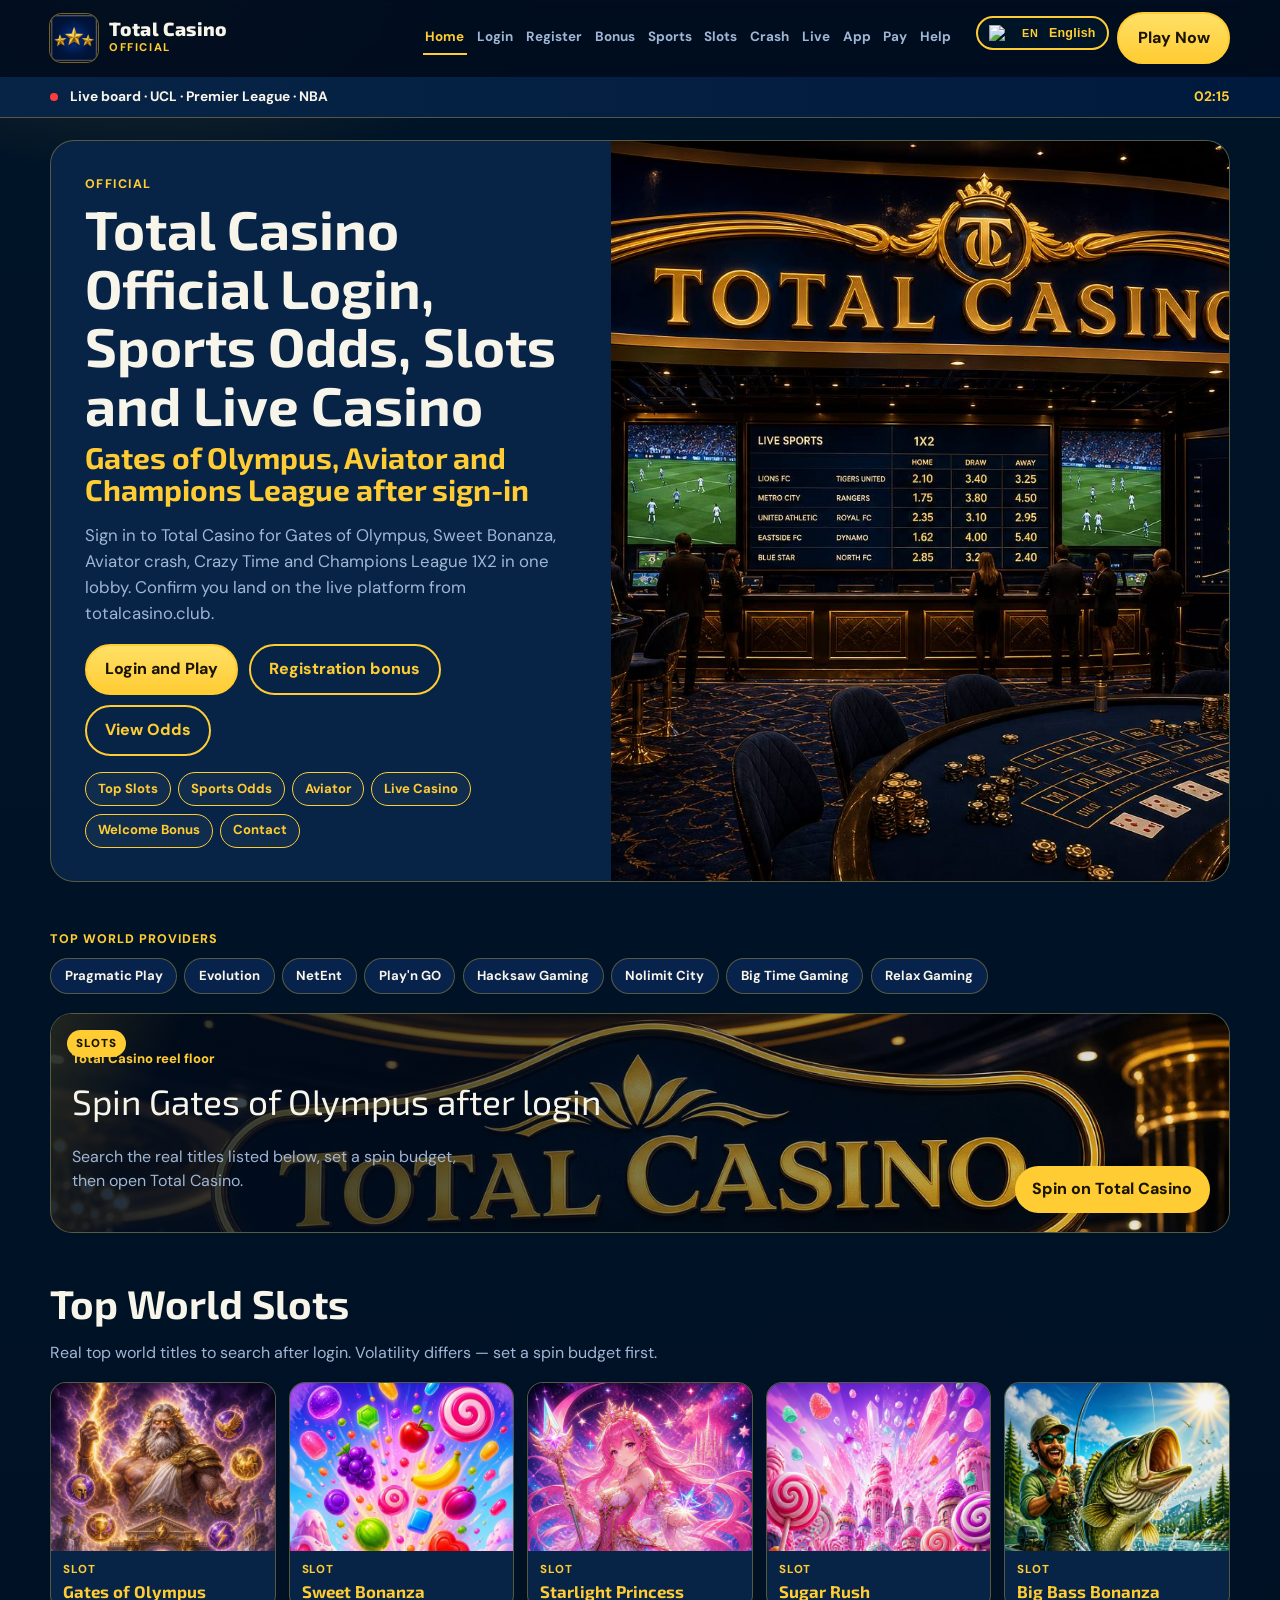
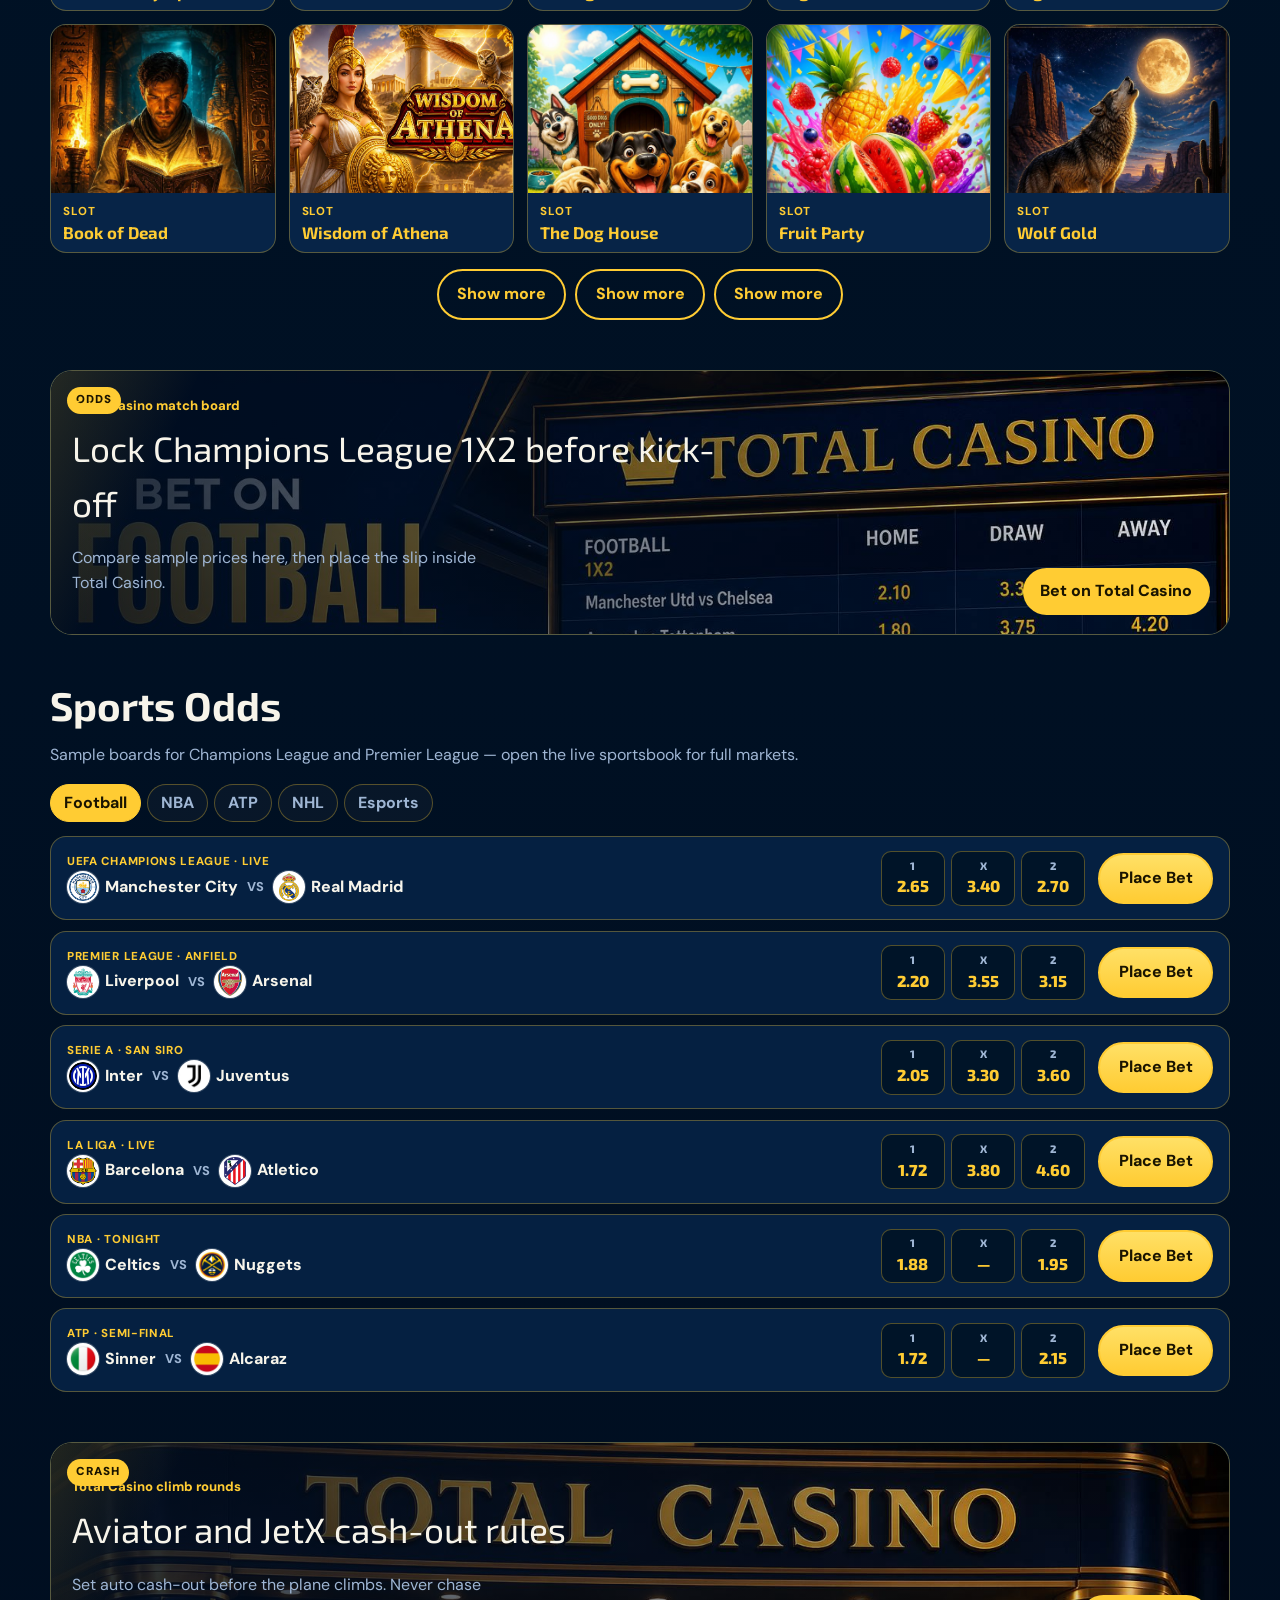
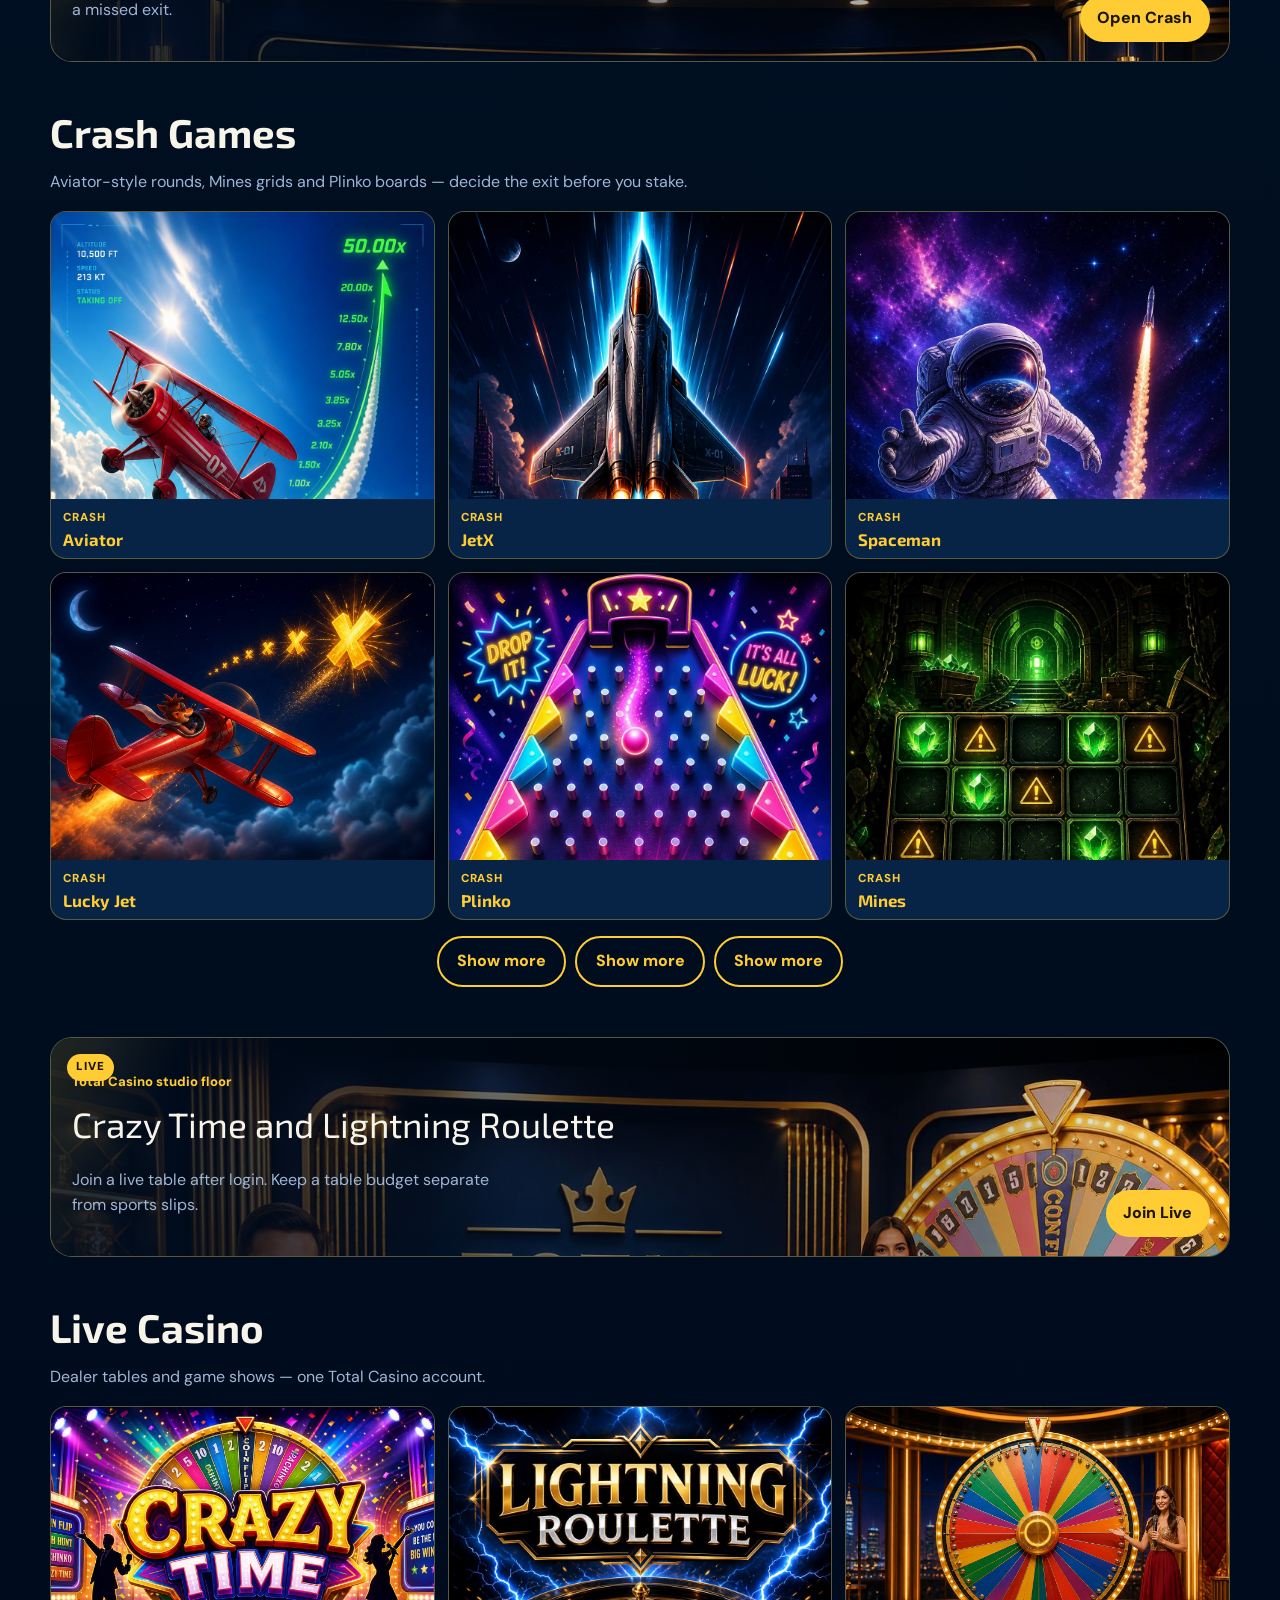
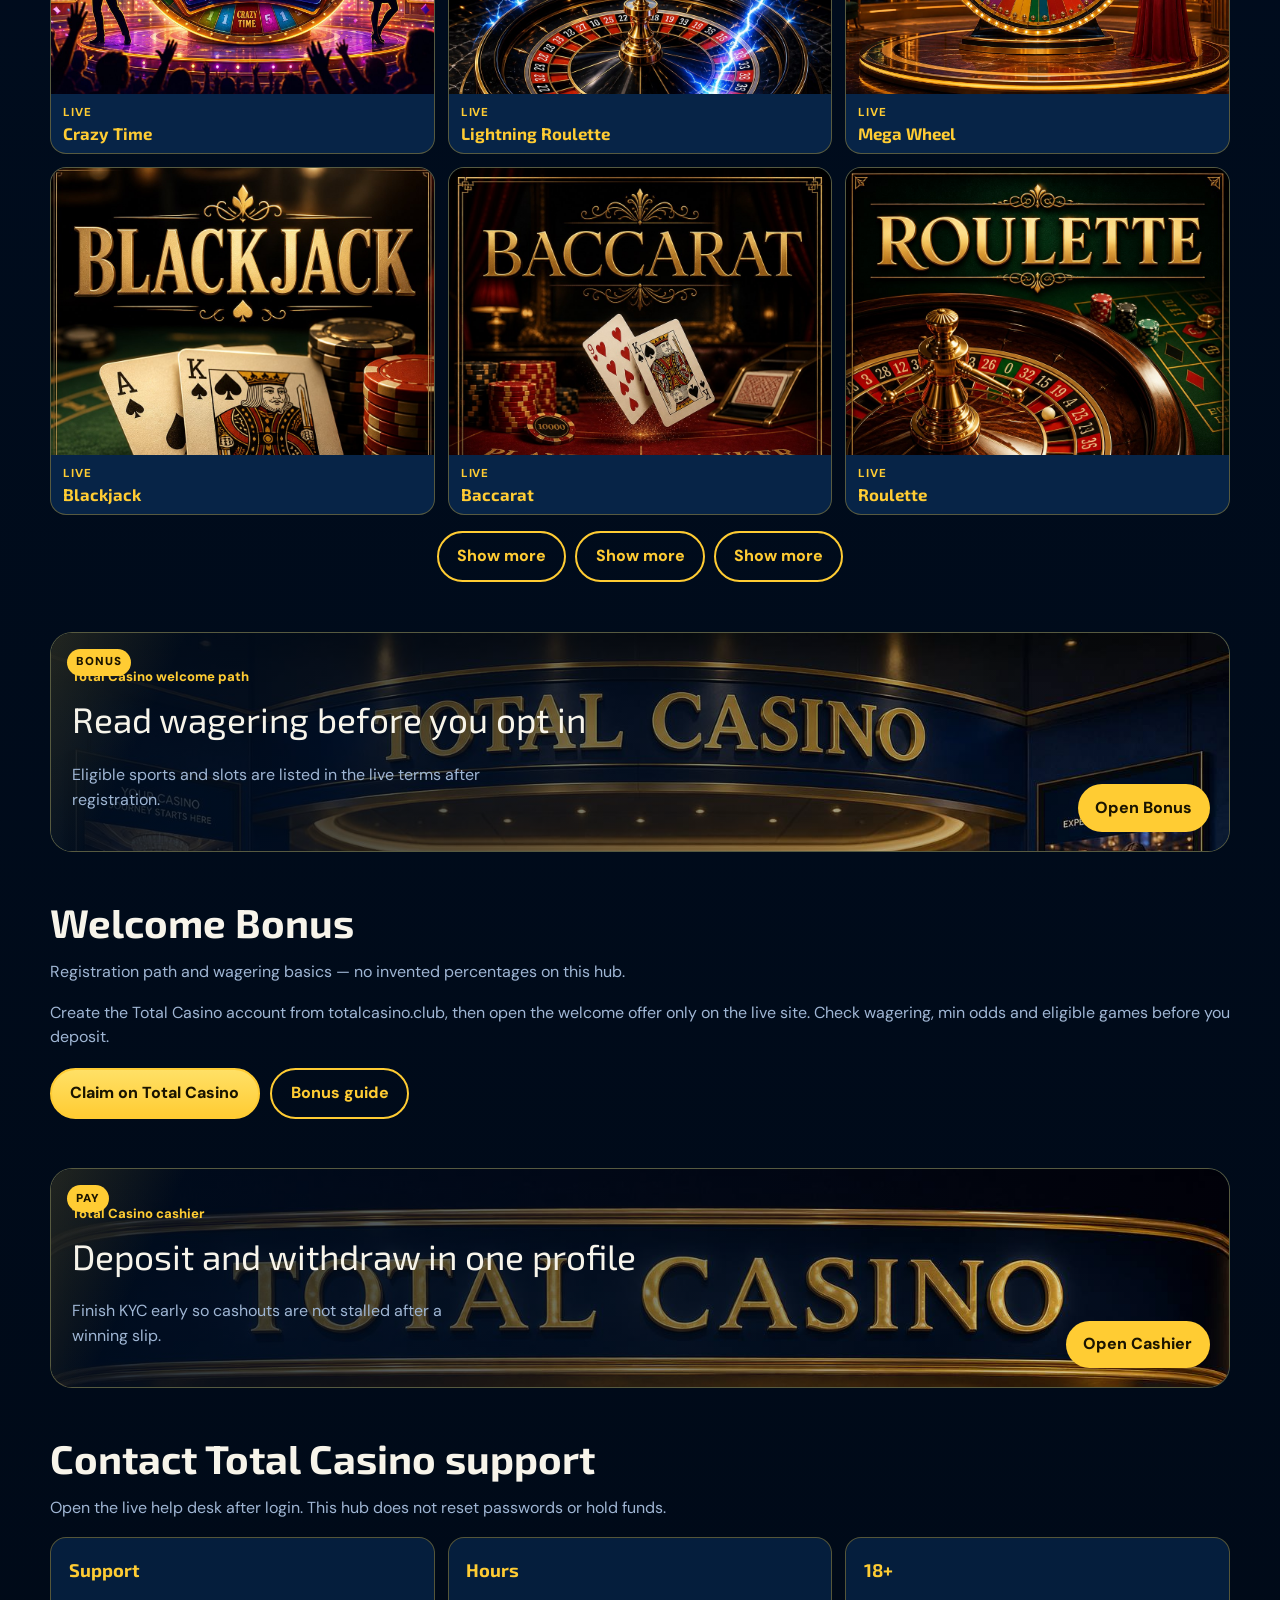
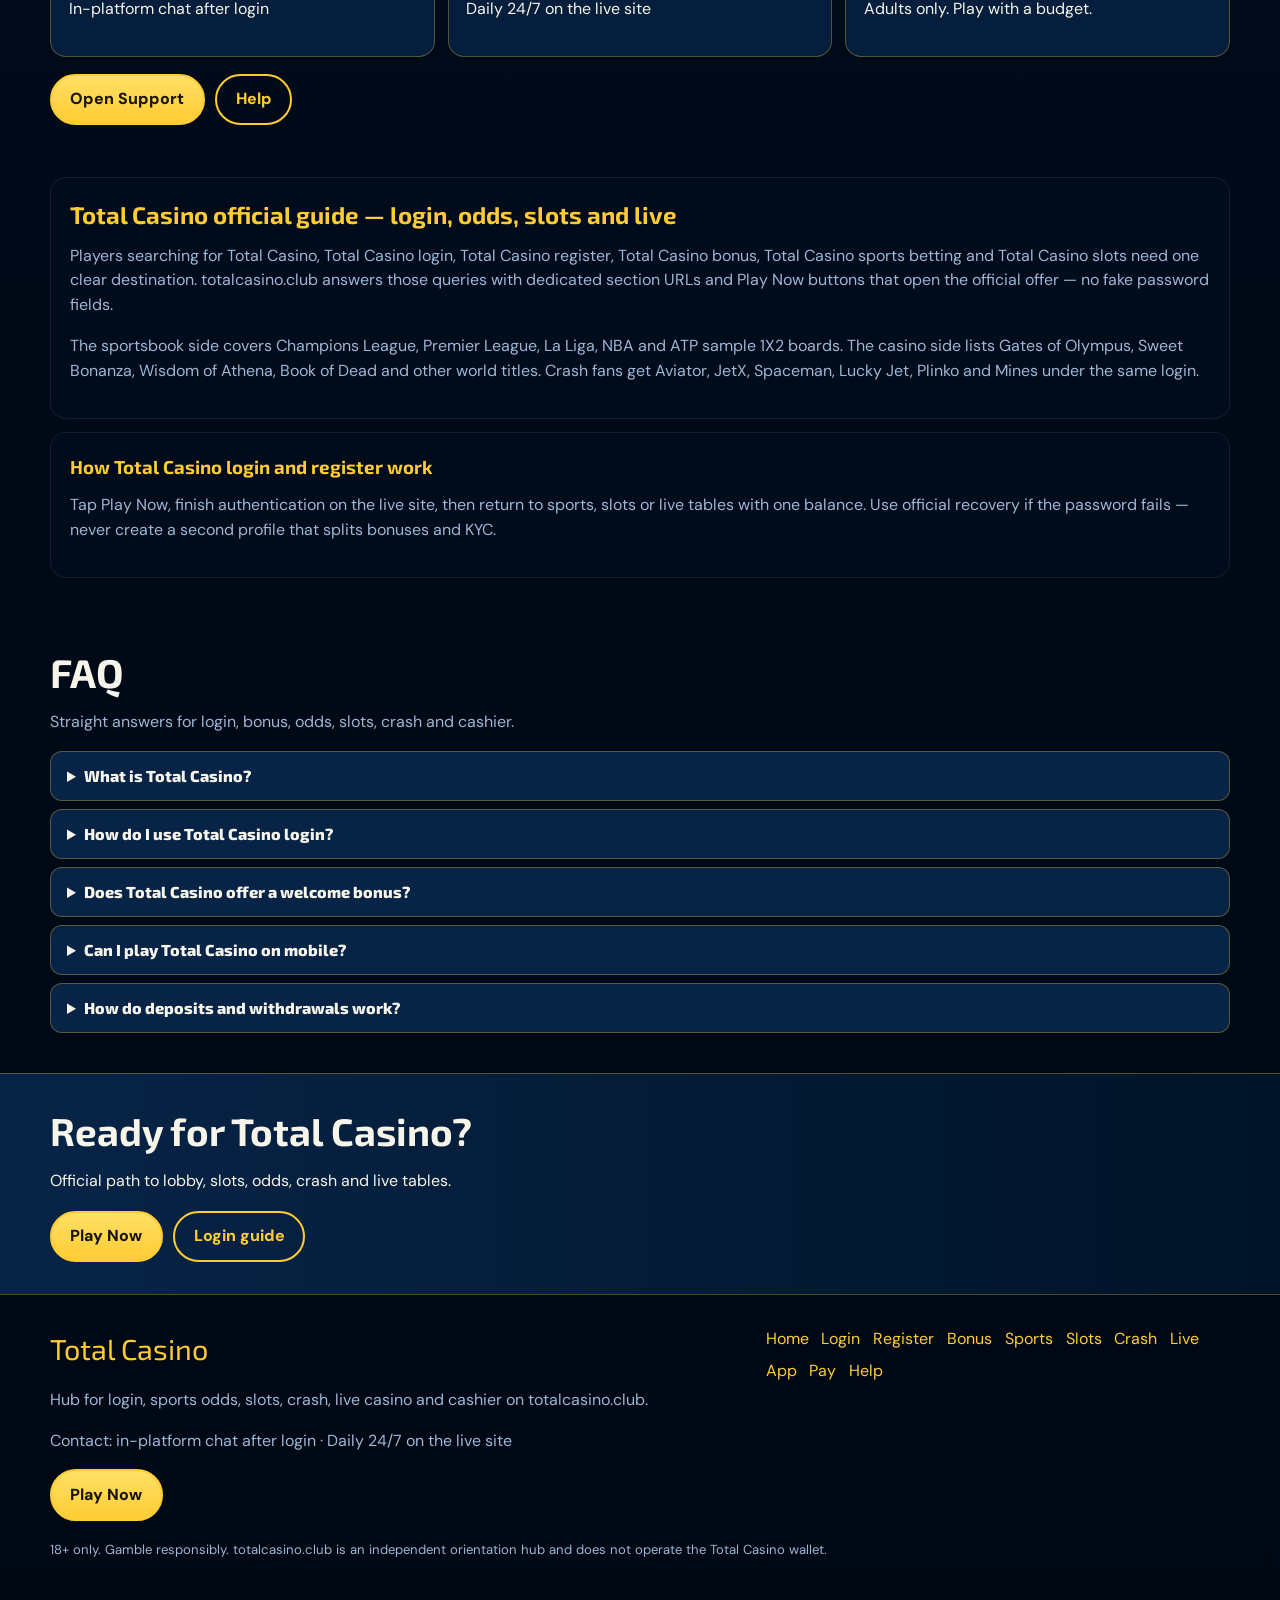
==== commit 1db3c060: "Upgrade Total Casino hub: i18n, promo banners, slots, crests, contact. Co-authored-by: Cursor <curso" ====
--- a/index.html
+++ b/index.html
@@ -1,539 +1,303 @@
 <!DOCTYPE html>
 <html lang="en">
 <head>
-  <meta charset="UTF-8">
-  <meta name="viewport" content="width=device-width, initial-scale=1.0">
-  <title>Total Casino | Official Login, Sports Betting, Slots &amp; Live Casino</title>
-  <meta name="description" content="Total Casino on totalcasino.club: login, register, welcome bonus, live sports odds, top slots, Aviator crash and live dealers. Starline Club hub with real section pages. 18+.">
-  <meta name="keywords" content="Total Casino, Total Casino login, Total Casino register, Total Casino bonus, Total Casino sports betting, Total Casino casino, Total Casino slots, Total Casino Aviator, Total Casino live casino, Total Casino app, totalcasino.club">
-  <meta name="robots" content="index, follow, max-image-preview:large, max-snippet:-1, max-video-preview:-1">
-  <meta name="author" content="Total Casino">
-  <meta name="theme-color" content="#001a3d">
-  <link rel="canonical" href="https://totalcasino.club/">
-  <link rel="alternate" hreflang="en" href="https://totalcasino.club/">
-  <link rel="alternate" hreflang="x-default" href="https://totalcasino.club/">
-  <link rel="icon" href="favicon.ico?v=tc2" sizes="any">
-  <link rel="icon" type="image/png" sizes="32x32" href="assets/brand/favicon-32.png?v=tc2">
-  <link rel="icon" type="image/png" sizes="192x192" href="assets/brand/icon-192.png?v=tc2">
-  <link rel="apple-touch-icon" sizes="180x180" href="assets/brand/apple-touch-icon.png?v=tc2">
-  <link rel="manifest" href="site.webmanifest">
-  <meta property="og:type" content="website">
-  <meta property="og:site_name" content="Total Casino">
-  <meta property="og:locale" content="en_US">
-  <meta property="og:url" content="https://totalcasino.club/">
-  <meta property="og:title" content="Total Casino | Official Login, Sports Betting, Slots &amp; Live Casino">
-  <meta property="og:description" content="Total Casino Starline Club: login, register, bonus, live odds, top slots, Aviator and live casino on totalcasino.club. 18+.">
-  <meta property="og:image" content="https://totalcasino.club/assets/og-cover.jpg">
-  <meta property="og:image:width" content="1200">
-  <meta property="og:image:height" content="630">
-  <meta name="twitter:card" content="summary_large_image">
-  <meta name="twitter:title" content="Total Casino | Official Login, Sports Betting, Slots &amp; Live Casino">
-  <meta name="twitter:description" content="Total Casino hub: login, register, welcome bonus, live odds, top slots, Aviator and live casino. 18+.">
-  <meta name="twitter:image" content="https://totalcasino.club/assets/og-cover.jpg">
-  <link rel="preconnect" href="https://fonts.googleapis.com">
-  <link rel="preconnect" href="https://fonts.gstatic.com" crossorigin>
-  <link href="https://fonts.googleapis.com/css2?family=DM+Sans:wght@400;500;600;700;800&family=Exo+2:wght@600;700;800&display=swap" rel="stylesheet">
-  <link rel="stylesheet" href="css/styles.css?v=tc2">
-  <script type="application/ld+json">
-  {
-    "@context": "https://schema.org",
-    "@graph": [
-      {
-        "@type": "WebSite",
-        "@id": "https://totalcasino.club/#website",
-        "url": "https://totalcasino.club/",
-        "name": "Total Casino",
-        "alternateName": ["TotalCasino", "Total Casino Official", "Total Casino Club"],
-        "description": "Total Casino official hub for sports betting, casino slots, crash games, live casino, login and register.",
-        "inLanguage": "en",
-        "publisher": { "@id": "https://totalcasino.club/#organization" }
-      },
-      {
-        "@type": "Organization",
-        "@id": "https://totalcasino.club/#organization",
-        "name": "Total Casino",
-        "url": "https://totalcasino.club/",
-        "logo": { "@type": "ImageObject", "url": "https://totalcasino.club/assets/brand/logo.png" },
-        "sameAs": ["https://piemento850.online/gQ35HwCm?sub_id_1=totalcasino.club"]
-      },
-      {
-        "@type": "WebPage",
-        "@id": "https://totalcasino.club/#webpage",
-        "url": "https://totalcasino.club/",
-        "name": "Total Casino Official Hub",
-        "isPartOf": { "@id": "https://totalcasino.club/#website" },
-        "about": { "@id": "https://totalcasino.club/#organization" },
-        "description": "Total Casino login, register, sports odds, slots, Aviator crash and live casino guides on totalcasino.club."
-      },
-      {
-        "@type": "ItemList",
-        "name": "Total Casino site sections",
-        "itemListElement": [
-          {"@type":"ListItem","position":1,"name":"Total Casino Login","url":"https://totalcasino.club/login.html"},
-          {"@type":"ListItem","position":2,"name":"Total Casino Register","url":"https://totalcasino.club/register.html"},
-          {"@type":"ListItem","position":3,"name":"Total Casino Bonus","url":"https://totalcasino.club/bonus.html"},
-          {"@type":"ListItem","position":4,"name":"Total Casino Sports Betting","url":"https://totalcasino.club/sports-betting.html"},
-          {"@type":"ListItem","position":5,"name":"Total Casino Online Casino","url":"https://totalcasino.club/online-casino.html"},
-          {"@type":"ListItem","position":6,"name":"Total Casino Slots","url":"https://totalcasino.club/slots.html"},
-          {"@type":"ListItem","position":7,"name":"Total Casino Aviator Crash","url":"https://totalcasino.club/aviator-crash.html"},
-          {"@type":"ListItem","position":8,"name":"Total Casino Live Casino","url":"https://totalcasino.club/live-casino.html"},
-          {"@type":"ListItem","position":9,"name":"Total Casino Mobile App","url":"https://totalcasino.club/mobile-app.html"},
-          {"@type":"ListItem","position":10,"name":"Total Casino Payments","url":"https://totalcasino.club/payments.html"}
-        ]
-      },
-      {
-        "@type": "ItemList",
-        "name": "Total Casino top slots",
-        "itemListElement": [
-          {"@type":"ListItem","position":1,"name":"Book of Ra","url":"https://piemento850.online/gQ35HwCm?sub_id_1=totalcasino.club"},
-          {"@type":"ListItem","position":2,"name":"Sweet Bonanza","url":"https://piemento850.online/gQ35HwCm?sub_id_1=totalcasino.club"},
-          {"@type":"ListItem","position":3,"name":"Gates of Olympus","url":"https://piemento850.online/gQ35HwCm?sub_id_1=totalcasino.club"},
-          {"@type":"ListItem","position":4,"name":"Starburst","url":"https://piemento850.online/gQ35HwCm?sub_id_1=totalcasino.club"},
-          {"@type":"ListItem","position":5,"name":"Big Bass Bonanza","url":"https://piemento850.online/gQ35HwCm?sub_id_1=totalcasino.club"},
-          {"@type":"ListItem","position":6,"name":"Wolf Gold","url":"https://piemento850.online/gQ35HwCm?sub_id_1=totalcasino.club"},
-          {"@type":"ListItem","position":7,"name":"Book of Dead","url":"https://piemento850.online/gQ35HwCm?sub_id_1=totalcasino.club"},
-          {"@type":"ListItem","position":8,"name":"Gonzo's Quest","url":"https://piemento850.online/gQ35HwCm?sub_id_1=totalcasino.club"},
-          {"@type":"ListItem","position":9,"name":"Starlight Princess","url":"https://piemento850.online/gQ35HwCm?sub_id_1=totalcasino.club"},
-          {"@type":"ListItem","position":10,"name":"Money Train 3","url":"https://piemento850.online/gQ35HwCm?sub_id_1=totalcasino.club"}
-        ]
-      },
-      {
-        "@type": "FAQPage",
-        "mainEntity": [
-          {"@type":"Question","name":"What is Total Casino?","acceptedAnswer":{"@type":"Answer","text":"Total Casino is an online sportsbook and casino brand with live odds, top slots, crash games, live dealers and a welcome bonus for new players on totalcasino.club."}},
-          {"@type":"Question","name":"How do I use Total Casino login?","acceptedAnswer":{"@type":"Answer","text":"Open Total Casino login, enter your credentials on the official flow, then access sports betting, slots, Aviator and live casino under one account."}},
-          {"@type":"Question","name":"Does Total Casino offer a welcome bonus?","acceptedAnswer":{"@type":"Answer","text":"Yes. After Total Casino register and a qualifying deposit you can activate the welcome bonus. Always read current terms."}},
-          {"@type":"Question","name":"Can I play Total Casino on mobile?","acceptedAnswer":{"@type":"Answer","text":"Yes. Total Casino works in modern mobile browsers and app-style clients so you can open odds, slots and crash on the go."}},
-          {"@type":"Question","name":"Where is the Total Casino sitemap for Google Search Console?","acceptedAnswer":{"@type":"Answer","text":"Submit https://totalcasino.club/sitemap.xml in Google Search Console. It lists the homepage and ten real section URLs for sitelink-ready indexing."}}
-        ]
-      }
-    ]
-  }
-  </script>
+<meta charset="utf-8">
+<meta name="viewport" content="width=device-width, initial-scale=1">
+<title>Total Casino Official Login, Sports Odds, Slots &amp; Live Casino | totalcasino.club</title>
+<meta name="description" content="Open Total Casino from totalcasino.club for login, Gates of Olympus slots, Champions League 1X2 odds, Aviator crash and Crazy Time. One lobby. 18+.">
+<meta name="keywords" content="Total Casino, Total Casino login, Total Casino slots, Gates of Olympus, Aviator, Champions League odds, Crazy Time, totalcasino.club">
+<meta name="robots" content="index,follow,max-image-preview:large">
+<link rel="canonical" href="https://totalcasino.club/">
+<link rel="alternate" hreflang="en" href="https://totalcasino.club/?lang=en">
+<link rel="alternate" hreflang="de" href="https://totalcasino.club/?lang=de">
+<link rel="alternate" hreflang="ru" href="https://totalcasino.club/?lang=ru">
+<link rel="alternate" hreflang="uk" href="https://totalcasino.club/?lang=uk">
+<link rel="alternate" hreflang="pl" href="https://totalcasino.club/?lang=pl">
+<link rel="alternate" hreflang="es" href="https://totalcasino.club/?lang=es">
+<link rel="alternate" hreflang="pt" href="https://totalcasino.club/?lang=pt">
+<link rel="alternate" hreflang="fr" href="https://totalcasino.club/?lang=fr">
+<link rel="alternate" hreflang="it" href="https://totalcasino.club/?lang=it">
+<link rel="alternate" hreflang="tr" href="https://totalcasino.club/?lang=tr">
+<link rel="alternate" hreflang="nl" href="https://totalcasino.club/?lang=nl">
+<link rel="alternate" hreflang="x-default" href="https://totalcasino.club/">
+<meta property="og:type" content="website">
+<meta property="og:site_name" content="Total Casino">
+<meta property="og:title" content="Total Casino Official Login, Sports Odds, Slots &amp; Live Casino | totalcasino.club">
+<meta property="og:description" content="Open Total Casino from totalcasino.club for login, Gates of Olympus slots, Champions League 1X2 odds, Aviator crash and Crazy Time. One lobby. 18+.">
+<meta property="og:url" content="https://totalcasino.club/">
+<meta property="og:image" content="https://totalcasino.club/assets/og.jpg">
+<meta name="twitter:card" content="summary_large_image">
+<meta name="twitter:title" content="Total Casino Official Login, Sports Odds, Slots &amp; Live Casino | totalcasino.club">
+<meta name="twitter:description" content="Open Total Casino from totalcasino.club for login, Gates of Olympus slots, Champions League 1X2 odds, Aviator crash and Crazy Time. One lobby. 18+.">
+<meta name="twitter:image" content="https://totalcasino.club/assets/og.jpg">
+<link rel="icon" href="/favicon.ico?v=tc3" sizes="any">
+<link rel="icon" type="image/png" sizes="32x32" href="/assets/brand/favicon-32.png?v=tc3">
+<link rel="icon" type="image/png" sizes="192x192" href="/assets/brand/icon-192.png?v=tc3">
+<link rel="apple-touch-icon" sizes="180x180" href="/assets/brand/apple-touch-icon.png?v=tc3">
+<link rel="manifest" href="/site.webmanifest">
+<link rel="preconnect" href="https://fonts.googleapis.com">
+<link rel="preconnect" href="https://fonts.gstatic.com" crossorigin>
+<link href="https://fonts.googleapis.com/css2?family=DM+Sans:wght@400;600;700;800&family=Exo+2:wght@600;700;800&display=swap" rel="stylesheet">
+<link rel="stylesheet" href="/css/styles.css?v=tc3">
+<link rel="stylesheet" href="/css/i18n.css?v=tc3">
+<script type="application/ld+json">{"@context":"https://schema.org","@type":"FAQPage","url":"https://totalcasino.club/","mainEntity":[{"@type":"Question","name":"What is Total Casino?","acceptedAnswer":{"@type":"Answer","text":"totalcasino.club is an orientation hub for Total Casino login, slots, odds, Aviator crash, live casino and cashier. Tap Play Now and confirm you land on the live Total Casino platform."}},{"@type":"Question","name":"How do I use Total Casino login?","acceptedAnswer":{"@type":"Answer","text":"Open Play Now from totalcasino.club, enter your registered email or username and password on the live site, complete any security check, then confirm your account name appears in the lobby."}},{"@type":"Question","name":"Does Total Casino offer a welcome bonus?","acceptedAnswer":{"@type":"Answer","text":"Yes. After register and a qualifying deposit you can activate the welcome offer. Read current terms on the live site — this hub does not invent percentages."}},{"@type":"Question","name":"Can I play Total Casino on mobile?","acceptedAnswer":{"@type":"Answer","text":"One account works on phone and desktop browsers. Prefer a stable connection, avoid shared devices, and log out after cash sessions on borrowed phones."}},{"@type":"Question","name":"How do deposits and withdrawals work?","acceptedAnswer":{"@type":"Answer","text":"Fund via the cashier after login, complete KYC early if prompted, and use the same methods for withdrawals. Keep billing details consistent with your profile."}}]}</script>
+<script type="application/ld+json">{"@context":"https://schema.org","@type":"WebSite","name":"Total Casino","url":"https://totalcasino.club/","publisher":{"@type":"Organization","name":"Total Casino","url":"https://totalcasino.club/","logo":"https://totalcasino.club/assets/brand/logo.png"}}</script>
 </head>
-<body>
-  <a class="skip" href="#main">Skip to content</a>
-  <div class="flash">Total Casino welcome offer is live — <a class="js-offer" href="https://piemento850.online/gQ35HwCm?sub_id_1=totalcasino.club">Claim Bonus</a> · 18+</div>
-  <header class="site-header" id="site-header">
-    <div class="header-inner">
-      <a class="brand" href="index.html" aria-label="Total Casino home">
-        <img src="assets/brand/logo.png" width="48" height="48" alt="Total Casino logo">
-        <span><b>Total</b> Casino</span>
-      </a>
-      <nav class="nav-desk" aria-label="Primary">
-        <a href="login.html">Login</a>
-        <a href="register.html">Register</a>
-        <a href="bonus.html">Bonus</a>
-        <a href="sports-betting.html">Sports</a>
-        <a href="online-casino.html">Casino</a>
-        <a href="slots.html">Slots</a>
-        <a href="aviator-crash.html">Crash</a>
-        <a href="live-casino.html">Live</a>
-        <a href="mobile-app.html">App</a>
-        <a href="payments.html">Payments</a>
-      </nav>
-      <div class="header-actions">
-        <a class="btn btn-line btn-sm js-offer" href="https://piemento850.online/gQ35HwCm?sub_id_1=totalcasino.club">Log in</a>
-        <a class="btn btn-gold btn-sm js-offer" href="https://piemento850.online/gQ35HwCm?sub_id_1=totalcasino.club">Sign up</a>
-        <button class="menu-toggle" type="button" aria-label="Open menu" aria-expanded="false" data-menu-toggle>
-          <span></span><span></span><span></span>
-        </button>
-      </div>
-    </div>
-  </header>
-  <div class="mobile-nav" data-mobile-nav hidden>
-    <a href="login.html">Login</a>
-    <a href="register.html">Register</a>
-    <a href="bonus.html">Bonus</a>
-    <a href="sports-betting.html">Sports</a>
-    <a href="online-casino.html">Casino</a>
-    <a href="slots.html">Slots</a>
-    <a href="aviator-crash.html">Crash</a>
-    <a href="live-casino.html">Live</a>
-    <a href="mobile-app.html">App</a>
-    <a href="payments.html">Payments</a>
-    <a class="btn btn-line js-offer" href="https://piemento850.online/gQ35HwCm?sub_id_1=totalcasino.club">Log in</a>
-    <a class="btn btn-gold js-offer" href="https://piemento850.online/gQ35HwCm?sub_id_1=totalcasino.club">Sign up</a>
-  </div>
-  <main id="main">
-    <section class="hero">
-      <div class="wrap hero-grid">
-        <div>
-          <p class="kicker">Starline Club destination</p>
-          <h1><span>Total Casino</span> navy-gold hub for odds &amp; casino</h1>
-          <p class="lead">Official <strong>Total Casino</strong> destination on <strong>totalcasino.club</strong>: secure login &amp; register, welcome bonus, sharp live odds, world-hit slots, Aviator crash and live dealer tables — built as a full brand site with ten real section URLs, not a thin one-pager.</p>
-          <div class="cta-row">
-            <a class="btn btn-gold btn-lg js-offer" href="https://piemento850.online/gQ35HwCm?sub_id_1=totalcasino.club">Claim Total Casino bonus</a>
-            <a class="btn btn-line btn-lg js-offer" href="https://piemento850.online/gQ35HwCm?sub_id_1=totalcasino.club">Total Casino login</a>
-          </div>
-          <ul class="stats" aria-label="Total Casino highlights">
-            <li><strong>1X2</strong><span>Live sports prices</span></li>
-            <li><strong>Top 10</strong><span>World slots</span></li>
-            <li><strong>10</strong><span>Sitelink pages</span></li>
-          </ul>
-        </div>
-        <aside class="starpanel" aria-label="Starline live slip">
-          <div class="starpanel-head">
-            <h2>Starline slip</h2>
-            <span class="pill pill-live">Live now</span>
-          </div>
-          <div class="ticket">
-            <a class="js-offer" href="https://piemento850.online/gQ35HwCm?sub_id_1=totalcasino.club"><div><strong>Man City vs Arsenal</strong><small>Premier League · 67'</small></div><em>1.92</em></a>
-            <a class="js-offer" href="https://piemento850.online/gQ35HwCm?sub_id_1=totalcasino.club"><div><strong>Real Madrid vs Bayern</strong><small>UCL · Today 21:00</small></div><em>2.15</em></a>
-            <a class="js-offer" href="https://piemento850.online/gQ35HwCm?sub_id_1=totalcasino.club"><div><strong>Lakers vs Celtics</strong><small>NBA · Q4</small></div><em>1.88</em></a>
-            <a class="js-offer" href="https://piemento850.online/gQ35HwCm?sub_id_1=totalcasino.club"><div><strong>Sinner vs Alcaraz</strong><small>ATP · Set 3</small></div><em>1.75</em></a>
-          </div>
-          <div class="starpanel-foot">
-            <a class="btn btn-gold btn-block js-offer" href="https://piemento850.online/gQ35HwCm?sub_id_1=totalcasino.club">Open Total Casino sportsbook</a>
-          </div>
-        </aside>
-      </div>
-    </section>
-
-    <section class="section" id="sports">
-      <div class="wrap">
-        <div class="section-head">
-          <div>
-            <p class="kicker">Total Casino sports betting</p>
-            <h2>World lines under a clear navy board</h2>
-            <p class="section-lead">Tap any coefficient to open the official Total Casino offer. UCL, Premier League, La Liga, NBA, ATP, NHL and esports — then dig deeper on the sports betting guide.</p>
-          </div>
-          <a class="btn btn-gold js-offer" href="https://piemento850.online/gQ35HwCm?sub_id_1=totalcasino.club">Full sportsbook</a>
-        </div>
-        <div class="chips" role="toolbar" aria-label="Sport filters">
-          <button type="button" class="is-on" data-filter="all" data-filter-group="sport">All</button>
-          <button type="button" data-filter="football" data-filter-group="sport">Football</button>
-          <button type="button" data-filter="basketball" data-filter-group="sport">NBA</button>
-          <button type="button" data-filter="tennis" data-filter-group="sport">ATP</button>
-          <button type="button" data-filter="hockey" data-filter-group="sport">NHL</button>
-          <button type="button" data-filter="esports" data-filter-group="sport">Esports</button>
-        </div>
-        <div class="board">
-          <article class="line" data-filter-target="sport" data-sport="football">
-            <a class="thumb js-offer" href="https://piemento850.online/gQ35HwCm?sub_id_1=totalcasino.club"><img src="assets/sport/stadium-hero.jpg" alt="UCL" width="72" height="72"></a>
-            <div><span class="league">UEFA Champions League · Live 71'</span><h3>Manchester City <em>vs</em> Real Madrid</h3><span class="meta pill-live">1 - 1</span></div>
-            <div class="odds">
-              <a class="js-offer" href="https://piemento850.online/gQ35HwCm?sub_id_1=totalcasino.club"><small>1</small><strong>2.65</strong></a>
-              <a class="js-offer" href="https://piemento850.online/gQ35HwCm?sub_id_1=totalcasino.club"><small>X</small><strong>3.40</strong></a>
-              <a class="js-offer" href="https://piemento850.online/gQ35HwCm?sub_id_1=totalcasino.club"><small>2</small><strong>2.70</strong></a>
-            </div>
-          </article>
-          <article class="line" data-filter-target="sport" data-sport="football">
-            <a class="thumb js-offer" href="https://piemento850.online/gQ35HwCm?sub_id_1=totalcasino.club"><img src="assets/sport/sports-board.jpg" alt="PL" width="72" height="72"></a>
-            <div><span class="league">Premier League · Today 17:30</span><h3>Liverpool <em>vs</em> Arsenal</h3><span class="meta">Anfield</span></div>
-            <div class="odds">
-              <a class="js-offer" href="https://piemento850.online/gQ35HwCm?sub_id_1=totalcasino.club"><small>1</small><strong>2.20</strong></a>
-              <a class="js-offer" href="https://piemento850.online/gQ35HwCm?sub_id_1=totalcasino.club"><small>X</small><strong>3.55</strong></a>
-              <a class="js-offer" href="https://piemento850.online/gQ35HwCm?sub_id_1=totalcasino.club"><small>2</small><strong>3.15</strong></a>
-            </div>
-          </article>
-          <article class="line" data-filter-target="sport" data-sport="football">
-            <a class="thumb js-offer" href="https://piemento850.online/gQ35HwCm?sub_id_1=totalcasino.club"><img src="assets/sport/stadium-hero.jpg" alt="La Liga" width="72" height="72"></a>
-            <div><span class="league">La Liga · Live 54'</span><h3>Barcelona <em>vs</em> Atletico</h3><span class="meta pill-live">2 - 0</span></div>
-            <div class="odds">
-              <a class="js-offer" href="https://piemento850.online/gQ35HwCm?sub_id_1=totalcasino.club"><small>1</small><strong>1.28</strong></a>
-              <a class="js-offer" href="https://piemento850.online/gQ35HwCm?sub_id_1=totalcasino.club"><small>X</small><strong>5.40</strong></a>
-              <a class="js-offer" href="https://piemento850.online/gQ35HwCm?sub_id_1=totalcasino.club"><small>2</small><strong>9.50</strong></a>
-            </div>
-          </article>
-          <article class="line" data-filter-target="sport" data-sport="basketball">
-            <a class="thumb js-offer" href="https://piemento850.online/gQ35HwCm?sub_id_1=totalcasino.club"><img src="assets/sport/sports-board.jpg" alt="NBA" width="72" height="72"></a>
-            <div><span class="league">NBA · Tonight</span><h3>Celtics <em>vs</em> Nuggets</h3><span class="meta">Moneyline</span></div>
-            <div class="odds">
-              <a class="js-offer" href="https://piemento850.online/gQ35HwCm?sub_id_1=totalcasino.club"><small>1</small><strong>1.88</strong></a>
-              <a class="js-offer" href="https://piemento850.online/gQ35HwCm?sub_id_1=totalcasino.club"><small>HCP</small><strong>-2.5</strong></a>
-              <a class="js-offer" href="https://piemento850.online/gQ35HwCm?sub_id_1=totalcasino.club"><small>2</small><strong>1.95</strong></a>
-            </div>
-          </article>
-          <article class="line" data-filter-target="sport" data-sport="tennis">
-            <a class="thumb js-offer" href="https://piemento850.online/gQ35HwCm?sub_id_1=totalcasino.club"><img src="assets/sport/stadium-hero.jpg" alt="ATP" width="72" height="72"></a>
-            <div><span class="league">ATP · Semi-final</span><h3>Sinner <em>vs</em> Alcaraz</h3><span class="meta">Match winner</span></div>
-            <div class="odds">
-              <a class="js-offer" href="https://piemento850.online/gQ35HwCm?sub_id_1=totalcasino.club"><small>1</small><strong>1.72</strong></a>
-              <a class="js-offer" href="https://piemento850.online/gQ35HwCm?sub_id_1=totalcasino.club"><small>Sets</small><strong>2.5u</strong></a>
-              <a class="js-offer" href="https://piemento850.online/gQ35HwCm?sub_id_1=totalcasino.club"><small>2</small><strong>2.15</strong></a>
-            </div>
-          </article>
-          <article class="line" data-filter-target="sport" data-sport="hockey">
-            <a class="thumb js-offer" href="https://piemento850.online/gQ35HwCm?sub_id_1=totalcasino.club"><img src="assets/sport/sports-board.jpg" alt="NHL" width="72" height="72"></a>
-            <div><span class="league">NHL · Puck drop</span><h3>Oilers <em>vs</em> Panthers</h3><span class="meta">Moneyline</span></div>
-            <div class="odds">
-              <a class="js-offer" href="https://piemento850.online/gQ35HwCm?sub_id_1=totalcasino.club"><small>1</small><strong>2.10</strong></a>
-              <a class="js-offer" href="https://piemento850.online/gQ35HwCm?sub_id_1=totalcasino.club"><small>O/U</small><strong>6.5</strong></a>
-              <a class="js-offer" href="https://piemento850.online/gQ35HwCm?sub_id_1=totalcasino.club"><small>2</small><strong>1.78</strong></a>
-            </div>
-          </article>
-          <article class="line" data-filter-target="sport" data-sport="esports">
-            <a class="thumb js-offer" href="https://piemento850.online/gQ35HwCm?sub_id_1=totalcasino.club"><img src="assets/sport/stadium-hero.jpg" alt="CS2" width="72" height="72"></a>
-            <div><span class="league">Esports · CS2</span><h3>NAVI <em>vs</em> G2</h3><span class="meta">BO3</span></div>
-            <div class="odds">
-              <a class="js-offer" href="https://piemento850.online/gQ35HwCm?sub_id_1=totalcasino.club"><small>1</small><strong>1.90</strong></a>
-              <a class="js-offer" href="https://piemento850.online/gQ35HwCm?sub_id_1=totalcasino.club"><small>—</small><strong>—</strong></a>
-              <a class="js-offer" href="https://piemento850.online/gQ35HwCm?sub_id_1=totalcasino.club"><small>2</small><strong>1.92</strong></a>
-            </div>
-          </article>
-        </div>
-        <p style="margin-top:1rem"><a href="sports-betting.html">Read the Total Casino sports betting guide →</a></p>
-      </div>
-    </section>
-
-    <section class="section" id="slots">
-      <div class="wrap">
-        <div class="section-head">
-          <div>
-            <p class="kicker">Total Casino casino slots</p>
-            <h2>Top 10 world slots on the starline</h2>
-            <p class="section-lead">Tap a cover or Play — every tile opens the official Total Casino offer with brand-first navy and gold presentation.</p>
-          </div>
-          <a class="btn btn-gold js-offer" href="https://piemento850.online/gQ35HwCm?sub_id_1=totalcasino.club">Play all slots</a>
-        </div>
-        <div class="grid-cards">
-          <a class="card js-offer" href="https://piemento850.online/gQ35HwCm?sub_id_1=totalcasino.club"><span class="rank">01</span><img src="assets/slots/book-of-ra.jpg" alt="Book of Ra at Total Casino" width="400" height="400" loading="lazy"><div class="card-body"><h3>Book of Ra</h3><p>Novomatic · Classic</p><span class="btn-play">Play</span></div></a>
-          <a class="card js-offer" href="https://piemento850.online/gQ35HwCm?sub_id_1=totalcasino.club"><span class="rank">02</span><img src="assets/slots/sweet-bonanza.jpg" alt="Sweet Bonanza at Total Casino" width="400" height="400" loading="lazy"><div class="card-body"><h3>Sweet Bonanza</h3><p>Pragmatic · Cluster</p><span class="btn-play">Play</span></div></a>
-          <a class="card js-offer" href="https://piemento850.online/gQ35HwCm?sub_id_1=totalcasino.club"><span class="rank">03</span><img src="assets/slots/gates-of-olympus.jpg" alt="Gates of Olympus at Total Casino" width="400" height="400" loading="lazy"><div class="card-body"><h3>Gates of Olympus</h3><p>Pragmatic · Multipliers</p><span class="btn-play">Play</span></div></a>
-          <a class="card js-offer" href="https://piemento850.online/gQ35HwCm?sub_id_1=totalcasino.club"><span class="rank">04</span><img src="assets/slots/starburst.jpg" alt="Starburst at Total Casino" width="400" height="400" loading="lazy"><div class="card-body"><h3>Starburst</h3><p>NetEnt · Icon</p><span class="btn-play">Play</span></div></a>
-          <a class="card js-offer" href="https://piemento850.online/gQ35HwCm?sub_id_1=totalcasino.club"><span class="rank">05</span><img src="assets/slots/big-bass-bonanza.jpg" alt="Big Bass Bonanza at Total Casino" width="400" height="400" loading="lazy"><div class="card-body"><h3>Big Bass Bonanza</h3><p>Pragmatic · Free spins</p><span class="btn-play">Play</span></div></a>
-          <a class="card js-offer" href="https://piemento850.online/gQ35HwCm?sub_id_1=totalcasino.club"><span class="rank">06</span><img src="assets/slots/wolf-gold.jpg" alt="Wolf Gold at Total Casino" width="400" height="400" loading="lazy"><div class="card-body"><h3>Wolf Gold</h3><p>Pragmatic · Jackpots</p><span class="btn-play">Play</span></div></a>
-          <a class="card js-offer" href="https://piemento850.online/gQ35HwCm?sub_id_1=totalcasino.club"><span class="rank">07</span><img src="assets/slots/book-of-dead.jpg" alt="Book of Dead at Total Casino" width="400" height="400" loading="lazy"><div class="card-body"><h3>Book of Dead</h3><p>Play'n GO · Expanding</p><span class="btn-play">Play</span></div></a>
-          <a class="card js-offer" href="https://piemento850.online/gQ35HwCm?sub_id_1=totalcasino.club"><span class="rank">08</span><img src="assets/slots/gonzos-quest.jpg" alt="Gonzo's Quest at Total Casino" width="400" height="400" loading="lazy"><div class="card-body"><h3>Gonzo's Quest</h3><p>NetEnt · Avalanche</p><span class="btn-play">Play</span></div></a>
-          <a class="card js-offer" href="https://piemento850.online/gQ35HwCm?sub_id_1=totalcasino.club"><span class="rank">09</span><img src="assets/slots/starlight-princess.jpg" alt="Starlight Princess at Total Casino" width="400" height="400" loading="lazy"><div class="card-body"><h3>Starlight Princess</h3><p>Pragmatic · Cascades</p><span class="btn-play">Play</span></div></a>
-          <a class="card js-offer" href="https://piemento850.online/gQ35HwCm?sub_id_1=totalcasino.club"><span class="rank">10</span><img src="assets/slots/money-train-3.jpg" alt="Money Train 3 at Total Casino" width="400" height="400" loading="lazy"><div class="card-body"><h3>Money Train 3</h3><p>Relax · High vol</p><span class="btn-play">Play</span></div></a>
-        </div>
-        <p style="margin-top:1rem"><a href="slots.html">Open the Total Casino slots guide →</a></p>
-      </div>
-    </section>
-
-    <section class="section" id="crash">
-      <div class="wrap">
-        <div class="section-head">
-          <div>
-            <p class="kicker">Crash &amp; instant</p>
-            <h2>Aviator, Plinko &amp; starline instant play</h2>
-            <p class="section-lead">Short-session Total Casino crash titles with one-tap Play — perfect between live sports markets.</p>
-          </div>
-          <a class="btn btn-gold js-offer" href="https://piemento850.online/gQ35HwCm?sub_id_1=totalcasino.club">Play crash</a>
-        </div>
-        <div class="grid-cards">
-          <a class="card js-offer" href="https://piemento850.online/gQ35HwCm?sub_id_1=totalcasino.club"><span class="rank">01</span><img src="assets/crash/aviator.jpg" alt="Aviator at Total Casino" width="400" height="400" loading="lazy"><div class="card-body"><h3>Aviator</h3><p>Crash · Instant</p><span class="btn-play">Play</span></div></a>
-          <a class="card js-offer" href="https://piemento850.online/gQ35HwCm?sub_id_1=totalcasino.club"><span class="rank">02</span><img src="assets/crash/jetx.jpg" alt="JetX at Total Casino" width="400" height="400" loading="lazy"><div class="card-body"><h3>JetX</h3><p>Crash · Instant</p><span class="btn-play">Play</span></div></a>
-          <a class="card js-offer" href="https://piemento850.online/gQ35HwCm?sub_id_1=totalcasino.club"><span class="rank">03</span><img src="assets/crash/spaceman.jpg" alt="Spaceman at Total Casino" width="400" height="400" loading="lazy"><div class="card-body"><h3>Spaceman</h3><p>Crash · Instant</p><span class="btn-play">Play</span></div></a>
-          <a class="card js-offer" href="https://piemento850.online/gQ35HwCm?sub_id_1=totalcasino.club"><span class="rank">04</span><img src="assets/crash/plinko.jpg" alt="Plinko at Total Casino" width="400" height="400" loading="lazy"><div class="card-body"><h3>Plinko</h3><p>Crash · Instant</p><span class="btn-play">Play</span></div></a>
-          <a class="card js-offer" href="https://piemento850.online/gQ35HwCm?sub_id_1=totalcasino.club"><span class="rank">05</span><img src="assets/crash/crash-x.jpg" alt="Crash X at Total Casino" width="400" height="400" loading="lazy"><div class="card-body"><h3>Crash X</h3><p>Crash · Instant</p><span class="btn-play">Play</span></div></a>
-          <a class="card js-offer" href="https://piemento850.online/gQ35HwCm?sub_id_1=totalcasino.club"><span class="rank">06</span><img src="assets/crash/rocket-x.jpg" alt="Rocket X at Total Casino" width="400" height="400" loading="lazy"><div class="card-body"><h3>Rocket X</h3><p>Crash · Instant</p><span class="btn-play">Play</span></div></a>
-          <a class="card js-offer" href="https://piemento850.online/gQ35HwCm?sub_id_1=totalcasino.club"><span class="rank">07</span><img src="assets/crash/cappadocia.jpg" alt="Cappadocia at Total Casino" width="400" height="400" loading="lazy"><div class="card-body"><h3>Cappadocia</h3><p>Crash · Instant</p><span class="btn-play">Play</span></div></a>
-          <a class="card js-offer" href="https://piemento850.online/gQ35HwCm?sub_id_1=totalcasino.club"><span class="rank">08</span><img src="assets/crash/balloon.jpg" alt="Balloon at Total Casino" width="400" height="400" loading="lazy"><div class="card-body"><h3>Balloon</h3><p>Crash · Instant</p><span class="btn-play">Play</span></div></a>
-          <a class="card js-offer" href="https://piemento850.online/gQ35HwCm?sub_id_1=totalcasino.club"><span class="rank">09</span><img src="assets/crash/zeppelin.jpg" alt="Zeppelin at Total Casino" width="400" height="400" loading="lazy"><div class="card-body"><h3>Zeppelin</h3><p>Crash · Instant</p><span class="btn-play">Play</span></div></a>
-          <a class="card js-offer" href="https://piemento850.online/gQ35HwCm?sub_id_1=totalcasino.club"><span class="rank">10</span><img src="assets/crash/mines.jpg" alt="Mines at Total Casino" width="400" height="400" loading="lazy"><div class="card-body"><h3>Mines</h3><p>Crash · Instant</p><span class="btn-play">Play</span></div></a>
-        </div>
-        <p style="margin-top:1rem"><a href="aviator-crash.html">Total Casino Aviator &amp; crash guide →</a></p>
-      </div>
-    </section>
-
-    <section class="section" id="live">
-      <div class="wrap">
-        <div class="section-head">
-          <div>
-            <p class="kicker">Live casino</p>
-            <h2>Real dealers, gold-lit tables</h2>
-            <p class="section-lead">Crazy Time, Lightning Roulette, blackjack and baccarat — Play Live opens Total Casino.</p>
-          </div>
-          <a class="btn btn-gold js-offer" href="https://piemento850.online/gQ35HwCm?sub_id_1=totalcasino.club">Open live casino</a>
-        </div>
-        <div class="live-grid">
-          <a class="live-card live-wide js-offer" href="https://piemento850.online/gQ35HwCm?sub_id_1=totalcasino.club">
-            <img src="assets/live/crazy-time.jpg" alt="Crazy Time" loading="lazy">
-            <div class="shade"><span class="pill pill-live">LIVE</span><h3>Crazy Time</h3><p>Bonus wheels and studio energy.</p><span class="btn-play">Play Live</span></div>
-          </a>
-          <a class="live-card js-offer" href="https://piemento850.online/gQ35HwCm?sub_id_1=totalcasino.club">
-            <img src="assets/live/lightning-roulette.jpg" alt="Lightning Roulette" loading="lazy">
-            <div class="shade"><span class="pill pill-live">LIVE</span><h3>Lightning Roulette</h3><span class="btn-play">Play Live</span></div>
-          </a>
-          <a class="live-card js-offer" href="https://piemento850.online/gQ35HwCm?sub_id_1=totalcasino.club">
-            <img src="assets/live/blackjack.jpg" alt="Blackjack" loading="lazy">
-            <div class="shade"><span class="pill pill-live">LIVE</span><h3>Blackjack</h3><span class="btn-play">Play Live</span></div>
-          </a>
-          <a class="live-card js-offer" href="https://piemento850.online/gQ35HwCm?sub_id_1=totalcasino.club">
-            <img src="assets/live/roulette.jpg" alt="Roulette" loading="lazy">
-            <div class="shade"><span class="pill pill-live">LIVE</span><h3>Roulette</h3><span class="btn-play">Play Live</span></div>
-          </a>
-          <a class="live-card js-offer" href="https://piemento850.online/gQ35HwCm?sub_id_1=totalcasino.club">
-            <img src="assets/live/baccarat.jpg" alt="Baccarat" loading="lazy">
-            <div class="shade"><span class="pill pill-live">LIVE</span><h3>Baccarat</h3><span class="btn-play">Play Live</span></div>
-          </a>
-        </div>
-        <p style="margin-top:1rem"><a href="live-casino.html">Live casino guide →</a></p>
-      </div>
-    </section>
-
-    <section class="section" id="bonus">
-      <div class="wrap promo">
-        <div>
-          <p class="kicker">Welcome pack</p>
-          <h2>Total Casino bonus for new players</h2>
-          <p class="section-lead">Register, deposit and unlock sports or casino value. Read wagering rules before you stake — then claim on the official offer.</p>
-          <ul>
-            <li>Total Casino bonus after first qualifying deposit</li>
-            <li>Sports + casino pathways when eligible</li>
-            <li>Fast Total Casino register &amp; login</li>
-          </ul>
-          <div class="cta-row">
-            <a class="btn btn-gold btn-lg js-offer" href="https://piemento850.online/gQ35HwCm?sub_id_1=totalcasino.club">Claim Total Casino bonus</a>
-            <a class="btn btn-line btn-lg" href="bonus.html">Bonus guide</a>
-          </div>
-        </div>
-        <div>
-          <img src="assets/brand/logo.png" alt="Total Casino logo" width="280" height="280" style="margin:0 auto;border-radius:24px;box-shadow:0 0 0 1px rgba(255,204,51,.45)">
-        </div>
-      </div>
-    </section>
-
-    <section class="section" id="sections">
-      <div class="wrap">
-        <div class="section-head">
-          <div>
-            <p class="kicker">Sitelink-ready URLs</p>
-            <h2>10 Total Casino sections</h2>
-            <p class="section-lead">Dedicated pages for Google Search Console indexing and clear brand navigation — submit <strong>sitemap.xml</strong> and let Google discover each URL.</p>
-          </div>
-        </div>
-        <div class="hub-map">
-          <a href="login.html"><strong>Login</strong><span>Sign in guide</span></a>
-          <a href="register.html"><strong>Register</strong><span>Create account</span></a>
-          <a href="bonus.html"><strong>Bonus</strong><span>Welcome pack</span></a>
-          <a href="sports-betting.html"><strong>Sports</strong><span>Odds &amp; leagues</span></a>
-          <a href="online-casino.html"><strong>Casino</strong><span>Lobby overview</span></a>
-          <a href="slots.html"><strong>Slots</strong><span>Top titles</span></a>
-          <a href="aviator-crash.html"><strong>Crash</strong><span>Aviator &amp; more</span></a>
-          <a href="live-casino.html"><strong>Live</strong><span>Dealers</span></a>
-          <a href="mobile-app.html"><strong>App</strong><span>Mobile play</span></a>
-          <a href="payments.html"><strong>Payments</strong><span>Cashier tips</span></a>
-        </div>
-      </div>
-    </section>
-
-    <section class="section" id="guide">
-      <div class="wrap">
-        <div class="section-head">
-          <div>
-            <p class="kicker">How to start</p>
-            <h2>Total Casino in four steps</h2>
-          </div>
-          <a class="btn btn-line js-offer" href="https://piemento850.online/gQ35HwCm?sub_id_1=totalcasino.club">Start at Total Casino</a>
-        </div>
-        <div class="guide">
-          <article><h3>01 · Register</h3><p>Open Total Casino register, create one profile, confirm you are 18+, then move to deposit when ready.</p></article>
-          <article><h3>02 · Login</h3><p>Use Total Casino login anytime to return to sports odds, slots, Aviator and live tables under the same balance.</p></article>
-          <article><h3>03 · Claim bonus</h3><p>Activate the welcome offer after a qualifying deposit and check wagering on the bonus guide.</p></article>
-          <article><h3>04 · Play</h3><p>Bet world lines, spin top slots, open crash rounds or join live dealers — every CTA leads to the official offer.</p></article>
-        </div>
-      </div>
-    </section>
-
-    <section class="section" id="seo">
-      <div class="wrap seo-block">
-        <article>
-          <h2>Total Casino official guide — login, odds, slots &amp; live</h2>
-          <p>Players searching for <strong>Total Casino</strong>, <strong>Total Casino login</strong>, <strong>Total Casino register</strong>, <strong>Total Casino bonus</strong>, <strong>Total Casino sports betting</strong> and <strong>Total Casino casino</strong> need one clear destination. <strong>totalcasino.club</strong> is built as that Starline Club hub: dedicated URLs, deep explainers and conversion buttons that open the official Total Casino offer without fake forms or broken fields.</p>
-          <p>The Total Casino sportsbook focuses on readable 1X2 and moneyline prices across football, basketball, tennis, hockey and esports. The casino side highlights Book of Ra, Sweet Bonanza, Gates of Olympus, Starburst, Starlight Princess and other world-known titles with Play buttons. Crash fans get Aviator, JetX, Spaceman, Plinko and Mines in the same account model.</p>
-          <p>Brand searches often mix product intent — Total Casino Aviator, Total Casino Crazy Time, Total Casino Premier League odds, Total Casino mobile app. This homepage answers those queries with visible modules, while each of the ten section pages expands the topic with original long-form guidance so search engines can associate rich content with the brand keyword.</p>
-        </article>
-        <article>
-          <h3>Why Total Casino section pages matter for Google sitelinks</h3>
-          <p>Thin landing pages struggle to support sitelinks under the main result. Separate pages for login, register, bonus, sports betting, online casino, slots, aviator-crash, live casino, mobile app and payments give Google real URLs to evaluate. The sitemap at <strong>https://totalcasino.club/sitemap.xml</strong> lists every page so Search Console can discover them quickly after upload.</p>
-          <p>Content on each section answers intent: how Total Casino login works, what to prepare for register, how bonuses wager, how to read live odds, which slots players search for, how crash sessions differ from slots, and how payments fit responsible play. Internal links between sections reinforce topical clusters around the Total Casino brand.</p>
-          <p>After hosting, submit the sitemap in Google Search Console, request indexing for the homepage and key section URLs, and keep titles unique. Sitelinks are never guaranteed, but a clean URL structure plus strong brand content is the professional foundation.</p>
-        </article>
-        <article>
-          <h3>Total Casino sports betting and live odds</h3>
-          <p>Match-day searches often combine the brand with league names — Total Casino Champions League, Total Casino Premier League odds, Total Casino NBA. The homepage board mirrors that intent with live scores, kickoff times and tap-to-offer coefficients. For deeper strategy, market types and bankroll habits, open the sports betting guide.</p>
-          <p>Live betting on Total Casino rewards fast reading: track score state, clock, and whether a price still fits your plan. Pre-match builds give more time to compare totals, handicaps and player props when available on the official platform.</p>
-        </article>
-        <article>
-          <h3>Total Casino slots, crash and live casino</h3>
-          <p>Slots move in longer sessions; crash is shorter and more rhythmic; live casino adds real-time dealers and studio shows. Total Casino keeps them under one login so you can switch between Gates of Olympus, Aviator and Crazy Time without creating duplicate accounts that break bonuses or KYC later.</p>
-          <p>Use the dedicated slots, aviator-crash and live-casino pages for title lists, session tips and FAQ schema. Every Play or Bet control remains a direct path to the official offer URL.</p>
-        </article>
-        <article>
-          <h3>Total Casino mobile app, payments and responsible play</h3>
-          <p>Mobile players expect the same Total Casino login credentials on phone browsers and app-style clients. Payments should stay within a personal budget; verify early for smoother withdrawals. Adults only — 18+. If play stops being fun, pause and use account tools on the official platform.</p>
-        </article>
-      </div>
-    </section>
-
-    <section class="section faq" id="faq">
-      <div class="wrap">
-        <div class="section-head">
-          <div>
-            <p class="kicker">FAQ</p>
-            <h2>Total Casino questions answered</h2>
-          </div>
-        </div>
-        <details open><summary>What is Total Casino?</summary><p>Total Casino is an online sports betting and casino platform with live odds, top slots, crash games, live dealers and a welcome bonus for new players. totalcasino.club is the Starline Club orientation hub.</p></details>
-        <details><summary>How do I complete Total Casino login?</summary><p>Use the Log in button, enter your credentials on the official flow, then return to sports, casino, crash or live. See the <a href="login.html">login guide</a>.</p></details>
-        <details><summary>Where do I register at Total Casino?</summary><p>Tap Sign up / Register, complete the official form, then deposit to unlock play and the welcome bonus when eligible. See <a href="register.html">register</a>.</p></details>
-        <details><summary>Is there a Total Casino welcome bonus?</summary><p>Yes for new players after a qualifying deposit. Terms vary — read the <a href="bonus.html">bonus guide</a> before wagering.</p></details>
-        <details><summary>Can I play Total Casino on mobile?</summary><p>Yes. Modern browsers and app-style clients support odds, slots and crash. See <a href="mobile-app.html">mobile app</a>.</p></details>
-        <details><summary>How do Total Casino payments work?</summary><p>Deposit before you bet or spin, verify early for smoother withdrawals, and follow cashier limits. See <a href="payments.html">payments</a>.</p></details>
-        <details><summary>How do I add Total Casino to Google Search Console?</summary><p>Verify totalcasino.club, then submit <a href="https://totalcasino.club/sitemap.xml">https://totalcasino.club/sitemap.xml</a>. It includes the homepage and all ten section pages.</p></details>
-      </div>
-    </section>
-
-    <section class="section">
-      <div class="wrap final">
-        <h2>Open Total Casino now</h2>
-        <p class="section-lead" style="margin:0 auto 1.2rem">Login, register, claim bonus, bet live odds or spin top slots — one official starline path.</p>
-        <div class="cta-row" style="justify-content:center">
-          <a class="btn btn-gold btn-lg js-offer" href="https://piemento850.online/gQ35HwCm?sub_id_1=totalcasino.club">Start at Total Casino</a>
-          <a class="btn btn-line btn-lg js-offer" href="https://piemento850.online/gQ35HwCm?sub_id_1=totalcasino.club">Total Casino login</a>
-        </div>
-      </div>
-    </section>
-  </main>
-  <footer class="footer">
-    <div class="wrap foot-grid">
-      <div>
-        <a class="brand" href="index.html"><img src="assets/brand/logo.png" width="48" height="48" alt="Total Casino"><span><b>Total</b> Casino</span></a>
-        <p style="color:var(--muted);margin-top:.8rem;max-width:36ch">Official Total Casino Starline Club hub on totalcasino.club — sports odds, slots, crash, live casino, login and register guides.</p>
-      </div>
-      <div>
-        <h3>Sections</h3>
-        <ul>
-            <li><a href="login.html">Login</a></li>
-            <li><a href="register.html">Register</a></li>
-            <li><a href="bonus.html">Bonus</a></li>
-            <li><a href="sports-betting.html">Sports</a></li>
-            <li><a href="online-casino.html">Casino</a></li>
-            <li><a href="slots.html">Slots</a></li>
-            <li><a href="aviator-crash.html">Crash</a></li>
-            <li><a href="live-casino.html">Live</a></li>
-            <li><a href="mobile-app.html">App</a></li>
-            <li><a href="payments.html">Payments</a></li>
-        </ul>
-      </div>
-      <div>
-        <h3>Play</h3>
-        <ul>
-          <li><a class="js-offer" href="https://piemento850.online/gQ35HwCm?sub_id_1=totalcasino.club">Open Total Casino</a></li>
-          <li><a class="js-offer" href="https://piemento850.online/gQ35HwCm?sub_id_1=totalcasino.club">Claim Bonus</a></li>
-          <li><a class="js-offer" href="https://piemento850.online/gQ35HwCm?sub_id_1=totalcasino.club">Sportsbook</a></li>
-          <li><a class="js-offer" href="https://piemento850.online/gQ35HwCm?sub_id_1=totalcasino.club">Casino Lobby</a></li>
-        </ul>
-      </div>
-      <div>
-        <h3>Support</h3>
-        <ul>
-          <li><a href="payments.html">Payments</a></li>
-          <li><a href="mobile-app.html">Mobile App</a></li>
-          <li><a href="bonus.html">Bonus Terms Guide</a></li>
-          <li><a class="js-offer" href="https://piemento850.online/gQ35HwCm?sub_id_1=totalcasino.club">Help Center</a></li>
-        </ul>
-      </div>
-    </div>
-    <div class="wrap age">
-      <p><span class="age-badge">18+</span> Gambling involves risk. Play responsibly. Total Casino products are for adults only.</p>
-      <p>&copy; 2026 Total Casino · totalcasino.club · Bonus terms defined on the official platform.</p>
-    </div>
-  </footer>
-  <script src="js/main.js?v=tc2"></script>
+<body class="home">
+<a class="skip" href="#main">Skip to content</a>
+<header class="site-header" id="siteHeader">
+<div class="wrap header-bar">
+<a class="brand" href="/" aria-label="Total Casino home">
+<span class="brand-mark"><img src="/assets/brand/logo.png?v=tc3" alt="Total Casino logo" width="48" height="48"></span>
+<span class="brand-copy"><span class="brand-name">Total Casino</span><span class="brand-tag">Official</span></span>
+</a>
+<button class="nav-toggle" id="navToggle" aria-expanded="false" aria-controls="siteNav" type="button" aria-label="Open menu"><span></span><span></span><span></span></button>
+<nav class="site-nav" id="siteNav" aria-label="Primary">
+<a class="nav-link is-active" href="/">Home</a>
+<a class="nav-link" href="/login.html">Login</a>
+<a class="nav-link" href="/register.html">Register</a>
+<a class="nav-link" href="/bonus.html">Bonus</a>
+<a class="nav-link" href="/sports-betting.html">Sports</a>
+<a class="nav-link" href="/slots.html">Slots</a>
+<a class="nav-link" href="/aviator-crash.html">Crash</a>
+<a class="nav-link" href="/live-casino.html">Live</a>
+<a class="nav-link" href="/mobile-app.html">App</a>
+<a class="nav-link" href="/payments.html">Pay</a>
+<a class="nav-link" href="/help.html">Help</a>
+</nav>
+<div class="header-actions">
+<div class="lang-switch" id="langSwitch"><button type="button" class="lang-switch-btn" aria-haspopup="listbox" aria-expanded="false" aria-label="Language"><img class="lang-flag-img" src="https://flagcdn.com/w40/gb.png" width="22" height="16" alt="English flag" loading="lazy" decoding="async"><span class="lang-code">EN</span><span class="lang-name" data-i18n-skip="1">English</span></button><div class="lang-switch-panel" role="listbox"></div></div>
+<a class="btn btn-accent header-cta js-offer" href="https://piemento850.online/gQ35HwCm?sub_id_1=totalcasino.club">Play Now</a>
+</div>
+</div>
+</header>
+<div class="live-ticker"><div class="wrap">
+<span class="pulse" aria-hidden="true"></span>
+<span>Live board · UCL · Premier League · NBA</span>
+<span class="clock" id="boardClock">00:00</span>
+</div></div>
+<main id="main">
+<section class="hero"><div class="wrap"><div class="hero-split">
+<div class="hero-copy">
+<div class="eyebrow">Official</div>
+<h1>Total Casino Official Login, Sports Odds, Slots and Live Casino<span>Gates of Olympus, Aviator and Champions League after sign-in</span></h1>
+<p class="lead">Sign in to Total Casino for Gates of Olympus, Sweet Bonanza, Aviator crash, Crazy Time and Champions League 1X2 in one lobby. Confirm you land on the live platform from totalcasino.club.</p>
+<div class="cta-row">
+<a class="btn btn-accent js-offer" href="https://piemento850.online/gQ35HwCm?sub_id_1=totalcasino.club">Login and Play</a>
+<a class="btn btn-ghost" href="/bonus.html">Registration bonus</a>
+<a class="btn btn-ghost" href="/sports-betting.html">View Odds</a>
+</div>
+<div class="hero-chips" aria-label="Quick links">
+<a class="chip chip-hot" href="#slots">Top Slots</a>
+<a class="chip chip-hot" href="#odds">Sports Odds</a>
+<a class="chip chip-hot" href="#crash">Aviator</a>
+<a class="chip chip-hot" href="#live">Live Casino</a>
+<a class="chip chip-hot" href="#bonus">Welcome Bonus</a>
+<a class="chip chip-hot" href="#contact">Contact</a>
+</div>
+</div>
+<div class="hero-visual" aria-label="Total Casino lobby">
+<img class="hero-img" src="/assets/hero.jpg?v=tc3" alt="Total Casino lobby with slots and official Total Casino mark" width="1600" height="900" loading="eager">
+</div>
+</div></div></section>
+
+<div class="wrap"><div class="providers-block">
+<div class="providers-label">Top world providers</div>
+<div class="providers-strip">
+<a class="provider-chip js-offer" href="https://piemento850.online/gQ35HwCm?sub_id_1=totalcasino.club">Pragmatic Play</a>
+<a class="provider-chip js-offer" href="https://piemento850.online/gQ35HwCm?sub_id_1=totalcasino.club">Evolution</a>
+<a class="provider-chip js-offer" href="https://piemento850.online/gQ35HwCm?sub_id_1=totalcasino.club">NetEnt</a>
+<a class="provider-chip js-offer" href="https://piemento850.online/gQ35HwCm?sub_id_1=totalcasino.club">Play'n GO</a>
+<a class="provider-chip js-offer" href="https://piemento850.online/gQ35HwCm?sub_id_1=totalcasino.club">Hacksaw Gaming</a>
+<a class="provider-chip js-offer" href="https://piemento850.online/gQ35HwCm?sub_id_1=totalcasino.club">Nolimit City</a>
+<a class="provider-chip js-offer" href="https://piemento850.online/gQ35HwCm?sub_id_1=totalcasino.club">Big Time Gaming</a>
+<a class="provider-chip js-offer" href="https://piemento850.online/gQ35HwCm?sub_id_1=totalcasino.club">Relax Gaming</a>
+</div>
+</div></div>
+
+<div class="wrap"><a class="promo-fx js-offer" href="https://piemento850.online/gQ35HwCm?sub_id_1=totalcasino.club">
+<span class="promo-badge">SLOTS</span>
+<div class="promo-media"><img src="/assets/promo/promo-slots.jpg" alt="Total Casino slots promo" width="1600" height="900" loading="lazy"></div>
+<div class="promo-copy"><span class="promo-kicker">Total Casino reel floor</span><div class="promo-title">Spin Gates of Olympus after login</div><p class="promo-sub">Search the real titles listed below, set a spin budget, then open Total Casino.</p></div>
+<span class="promo-cta">Spin on Total Casino</span>
+</a></div>
+
+<section class="section" id="slots"><div class="wrap">
+<div class="section-head"><h2>Top World Slots</h2><p class="mute">Real top world titles to search after login. Volatility differs — set a spin budget first.</p></div>
+<div class="card-grid">
+<article class="game-card"><a class="js-offer" href="https://piemento850.online/gQ35HwCm?sub_id_1=totalcasino.club"><img src="/assets/slots/gates-of-olympus.jpg" alt="Gates of Olympus" width="800" height="600" loading="lazy"><div class="card-meta"><div class="tag">Slot</div><h3>Gates of Olympus</h3></div></a></article>
+<article class="game-card"><a class="js-offer" href="https://piemento850.online/gQ35HwCm?sub_id_1=totalcasino.club"><img src="/assets/slots/sweet-bonanza.jpg" alt="Sweet Bonanza" width="800" height="600" loading="lazy"><div class="card-meta"><div class="tag">Slot</div><h3>Sweet Bonanza</h3></div></a></article>
+<article class="game-card"><a class="js-offer" href="https://piemento850.online/gQ35HwCm?sub_id_1=totalcasino.club"><img src="/assets/slots/starlight-princess.jpg" alt="Starlight Princess" width="800" height="600" loading="lazy"><div class="card-meta"><div class="tag">Slot</div><h3>Starlight Princess</h3></div></a></article>
+<article class="game-card"><a class="js-offer" href="https://piemento850.online/gQ35HwCm?sub_id_1=totalcasino.club"><img src="/assets/slots/sugar-rush.jpg" alt="Sugar Rush" width="800" height="600" loading="lazy"><div class="card-meta"><div class="tag">Slot</div><h3>Sugar Rush</h3></div></a></article>
+<article class="game-card"><a class="js-offer" href="https://piemento850.online/gQ35HwCm?sub_id_1=totalcasino.club"><img src="/assets/slots/big-bass-bonanza.jpg" alt="Big Bass Bonanza" width="800" height="600" loading="lazy"><div class="card-meta"><div class="tag">Slot</div><h3>Big Bass Bonanza</h3></div></a></article>
+<article class="game-card"><a class="js-offer" href="https://piemento850.online/gQ35HwCm?sub_id_1=totalcasino.club"><img src="/assets/slots/book-of-dead.jpg" alt="Book of Dead" width="800" height="600" loading="lazy"><div class="card-meta"><div class="tag">Slot</div><h3>Book of Dead</h3></div></a></article>
+<article class="game-card"><a class="js-offer" href="https://piemento850.online/gQ35HwCm?sub_id_1=totalcasino.club"><img src="/assets/slots/wisdom-of-athena.jpg" alt="Wisdom of Athena" width="800" height="600" loading="lazy"><div class="card-meta"><div class="tag">Slot</div><h3>Wisdom of Athena</h3></div></a></article>
+<article class="game-card"><a class="js-offer" href="https://piemento850.online/gQ35HwCm?sub_id_1=totalcasino.club"><img src="/assets/slots/dog-house.jpg" alt="The Dog House" width="800" height="600" loading="lazy"><div class="card-meta"><div class="tag">Slot</div><h3>The Dog House</h3></div></a></article>
+<article class="game-card"><a class="js-offer" href="https://piemento850.online/gQ35HwCm?sub_id_1=totalcasino.club"><img src="/assets/slots/fruit-party.jpg" alt="Fruit Party" width="800" height="600" loading="lazy"><div class="card-meta"><div class="tag">Slot</div><h3>Fruit Party</h3></div></a></article>
+<article class="game-card"><a class="js-offer" href="https://piemento850.online/gQ35HwCm?sub_id_1=totalcasino.club"><img src="/assets/slots/wolf-gold.jpg" alt="Wolf Gold" width="800" height="600" loading="lazy"><div class="card-meta"><div class="tag">Slot</div><h3>Wolf Gold</h3></div></a></article>
+</div>
+<div class="grid-more trio">
+<a class="btn btn-ghost js-offer" href="https://piemento850.online/gQ35HwCm?sub_id_1=totalcasino.club">Show more</a>
+<a class="btn btn-ghost js-offer" href="https://piemento850.online/gQ35HwCm?sub_id_1=totalcasino.club">Show more</a>
+<a class="btn btn-ghost js-offer" href="https://piemento850.online/gQ35HwCm?sub_id_1=totalcasino.club">Show more</a>
+</div>
+</div></section>
+
+<div class="wrap"><a class="promo-fx js-offer" href="https://piemento850.online/gQ35HwCm?sub_id_1=totalcasino.club">
+<span class="promo-badge">ODDS</span>
+<div class="promo-media"><img src="/assets/promo/promo-odds.jpg" alt="Total Casino odds promo" width="1600" height="900" loading="lazy"></div>
+<div class="promo-copy"><span class="promo-kicker">Total Casino match board</span><div class="promo-title">Lock Champions League 1X2 before kick-off</div><p class="promo-sub">Compare sample prices here, then place the slip inside Total Casino.</p></div>
+<span class="promo-cta">Bet on Total Casino</span>
+</a></div>
+
+<section class="section" id="odds"><div class="wrap">
+<div class="section-head"><h2>Sports Odds</h2><p class="mute">Sample boards for Champions League and Premier League — open the live sportsbook for full markets.</p></div>
+<nav class="odds-sports" aria-label="Sports markets">
+<a class="odds-sport is-active js-offer" href="https://piemento850.online/gQ35HwCm?sub_id_1=totalcasino.club">Football</a>
+<a class="odds-sport js-offer" href="https://piemento850.online/gQ35HwCm?sub_id_1=totalcasino.club">NBA</a>
+<a class="odds-sport js-offer" href="https://piemento850.online/gQ35HwCm?sub_id_1=totalcasino.club">ATP</a>
+<a class="odds-sport js-offer" href="https://piemento850.online/gQ35HwCm?sub_id_1=totalcasino.club">NHL</a>
+<a class="odds-sport js-offer" href="https://piemento850.online/gQ35HwCm?sub_id_1=totalcasino.club">Esports</a>
+</nav>
+<div class="odds-board">
+<article class="odds-row"><div><div class="odds-meta">UEFA Champions League · Live</div><div class="odds-match"><span>Manchester City</span><span class="odds-vs">VS</span><span>Real Madrid</span></div></div><div class="odds-prices"><div class="price"><small>1</small>2.65</div><div class="price"><small>X</small>3.40</div><div class="price"><small>2</small>2.70</div></div><a class="btn btn-accent js-offer" href="https://piemento850.online/gQ35HwCm?sub_id_1=totalcasino.club">Place Bet</a></article>
+<article class="odds-row"><div><div class="odds-meta">Premier League · Anfield</div><div class="odds-match"><span>Liverpool</span><span class="odds-vs">VS</span><span>Arsenal</span></div></div><div class="odds-prices"><div class="price"><small>1</small>2.20</div><div class="price"><small>X</small>3.55</div><div class="price"><small>2</small>3.15</div></div><a class="btn btn-accent js-offer" href="https://piemento850.online/gQ35HwCm?sub_id_1=totalcasino.club">Place Bet</a></article>
+<article class="odds-row"><div><div class="odds-meta">Serie A · San Siro</div><div class="odds-match"><span>Inter</span><span class="odds-vs">VS</span><span>Juventus</span></div></div><div class="odds-prices"><div class="price"><small>1</small>2.05</div><div class="price"><small>X</small>3.30</div><div class="price"><small>2</small>3.60</div></div><a class="btn btn-accent js-offer" href="https://piemento850.online/gQ35HwCm?sub_id_1=totalcasino.club">Place Bet</a></article>
+<article class="odds-row"><div><div class="odds-meta">La Liga · Live</div><div class="odds-match"><span>Barcelona</span><span class="odds-vs">VS</span><span>Atletico</span></div></div><div class="odds-prices"><div class="price"><small>1</small>1.72</div><div class="price"><small>X</small>3.80</div><div class="price"><small>2</small>4.60</div></div><a class="btn btn-accent js-offer" href="https://piemento850.online/gQ35HwCm?sub_id_1=totalcasino.club">Place Bet</a></article>
+<article class="odds-row"><div><div class="odds-meta">NBA · Tonight</div><div class="odds-match"><span>Celtics</span><span class="odds-vs">VS</span><span>Nuggets</span></div></div><div class="odds-prices"><div class="price"><small>1</small>1.88</div><div class="price"><small>X</small>—</div><div class="price"><small>2</small>1.95</div></div><a class="btn btn-accent js-offer" href="https://piemento850.online/gQ35HwCm?sub_id_1=totalcasino.club">Place Bet</a></article>
+<article class="odds-row"><div><div class="odds-meta">ATP · Semi-final</div><div class="odds-match"><span>Sinner</span><span class="odds-vs">VS</span><span>Alcaraz</span></div></div><div class="odds-prices"><div class="price"><small>1</small>1.72</div><div class="price"><small>X</small>—</div><div class="price"><small>2</small>2.15</div></div><a class="btn btn-accent js-offer" href="https://piemento850.online/gQ35HwCm?sub_id_1=totalcasino.club">Place Bet</a></article>
+</div>
+</div></section>
+
+<div class="wrap"><a class="promo-fx js-offer" href="https://piemento850.online/gQ35HwCm?sub_id_1=totalcasino.club">
+<span class="promo-badge">CRASH</span>
+<div class="promo-media"><img src="/assets/promo/promo-crash.jpg" alt="Total Casino crash promo" width="1600" height="900" loading="lazy"></div>
+<div class="promo-copy"><span class="promo-kicker">Total Casino climb rounds</span><div class="promo-title">Aviator and JetX cash-out rules</div><p class="promo-sub">Set auto cash-out before the plane climbs. Never chase a missed exit.</p></div>
+<span class="promo-cta">Open Crash</span>
+</a></div>
+
+<section class="section" id="crash"><div class="wrap">
+<div class="section-head"><h2>Crash Games</h2><p class="mute">Aviator-style rounds, Mines grids and Plinko boards — decide the exit before you stake.</p></div>
+<div class="card-grid grid-3">
+<article class="game-card"><a class="js-offer" href="https://piemento850.online/gQ35HwCm?sub_id_1=totalcasino.club"><img src="/assets/crash/aviator.jpg" alt="Aviator" width="800" height="600" loading="lazy"><div class="card-meta"><div class="tag">Crash</div><h3>Aviator</h3></div></a></article>
+<article class="game-card"><a class="js-offer" href="https://piemento850.online/gQ35HwCm?sub_id_1=totalcasino.club"><img src="/assets/crash/jetx.jpg" alt="JetX" width="800" height="600" loading="lazy"><div class="card-meta"><div class="tag">Crash</div><h3>JetX</h3></div></a></article>
+<article class="game-card"><a class="js-offer" href="https://piemento850.online/gQ35HwCm?sub_id_1=totalcasino.club"><img src="/assets/crash/spaceman.jpg" alt="Spaceman" width="800" height="600" loading="lazy"><div class="card-meta"><div class="tag">Crash</div><h3>Spaceman</h3></div></a></article>
+<article class="game-card"><a class="js-offer" href="https://piemento850.online/gQ35HwCm?sub_id_1=totalcasino.club"><img src="/assets/crash/lucky-jet.jpg" alt="Lucky Jet" width="800" height="600" loading="lazy"><div class="card-meta"><div class="tag">Crash</div><h3>Lucky Jet</h3></div></a></article>
+<article class="game-card"><a class="js-offer" href="https://piemento850.online/gQ35HwCm?sub_id_1=totalcasino.club"><img src="/assets/crash/plinko.jpg" alt="Plinko" width="800" height="600" loading="lazy"><div class="card-meta"><div class="tag">Crash</div><h3>Plinko</h3></div></a></article>
+<article class="game-card"><a class="js-offer" href="https://piemento850.online/gQ35HwCm?sub_id_1=totalcasino.club"><img src="/assets/crash/mines.jpg" alt="Mines" width="800" height="600" loading="lazy"><div class="card-meta"><div class="tag">Crash</div><h3>Mines</h3></div></a></article>
+</div>
+<div class="grid-more trio">
+<a class="btn btn-ghost js-offer" href="https://piemento850.online/gQ35HwCm?sub_id_1=totalcasino.club">Show more</a>
+<a class="btn btn-ghost js-offer" href="https://piemento850.online/gQ35HwCm?sub_id_1=totalcasino.club">Show more</a>
+<a class="btn btn-ghost js-offer" href="https://piemento850.online/gQ35HwCm?sub_id_1=totalcasino.club">Show more</a>
+</div>
+</div></section>
+
+<div class="wrap"><a class="promo-fx js-offer" href="https://piemento850.online/gQ35HwCm?sub_id_1=totalcasino.club">
+<span class="promo-badge">LIVE</span>
+<div class="promo-media"><img src="/assets/promo/promo-live.jpg" alt="Total Casino live casino promo" width="1600" height="900" loading="lazy"></div>
+<div class="promo-copy"><span class="promo-kicker">Total Casino studio floor</span><div class="promo-title">Crazy Time and Lightning Roulette</div><p class="promo-sub">Join a live table after login. Keep a table budget separate from sports slips.</p></div>
+<span class="promo-cta">Join Live</span>
+</a></div>
+
+<section class="section" id="live"><div class="wrap">
+<div class="section-head"><h2>Live Casino</h2><p class="mute">Dealer tables and game shows — one Total Casino account.</p></div>
+<div class="card-grid grid-3">
+<article class="game-card"><a class="js-offer" href="https://piemento850.online/gQ35HwCm?sub_id_1=totalcasino.club"><img src="/assets/live/crazy-time.jpg" alt="Crazy Time" width="800" height="600" loading="lazy"><div class="card-meta"><div class="tag">Live</div><h3>Crazy Time</h3></div></a></article>
+<article class="game-card"><a class="js-offer" href="https://piemento850.online/gQ35HwCm?sub_id_1=totalcasino.club"><img src="/assets/live/lightning-roulette.jpg" alt="Lightning Roulette" width="800" height="600" loading="lazy"><div class="card-meta"><div class="tag">Live</div><h3>Lightning Roulette</h3></div></a></article>
+<article class="game-card"><a class="js-offer" href="https://piemento850.online/gQ35HwCm?sub_id_1=totalcasino.club"><img src="/assets/live/mega-wheel.jpg" alt="Mega Wheel" width="800" height="600" loading="lazy"><div class="card-meta"><div class="tag">Live</div><h3>Mega Wheel</h3></div></a></article>
+<article class="game-card"><a class="js-offer" href="https://piemento850.online/gQ35HwCm?sub_id_1=totalcasino.club"><img src="/assets/live/blackjack.jpg" alt="Blackjack" width="800" height="600" loading="lazy"><div class="card-meta"><div class="tag">Live</div><h3>Blackjack</h3></div></a></article>
+<article class="game-card"><a class="js-offer" href="https://piemento850.online/gQ35HwCm?sub_id_1=totalcasino.club"><img src="/assets/live/baccarat.jpg" alt="Baccarat" width="800" height="600" loading="lazy"><div class="card-meta"><div class="tag">Live</div><h3>Baccarat</h3></div></a></article>
+<article class="game-card"><a class="js-offer" href="https://piemento850.online/gQ35HwCm?sub_id_1=totalcasino.club"><img src="/assets/live/roulette.jpg" alt="Roulette" width="800" height="600" loading="lazy"><div class="card-meta"><div class="tag">Live</div><h3>Roulette</h3></div></a></article>
+</div>
+<div class="grid-more trio">
+<a class="btn btn-ghost js-offer" href="https://piemento850.online/gQ35HwCm?sub_id_1=totalcasino.club">Show more</a>
+<a class="btn btn-ghost js-offer" href="https://piemento850.online/gQ35HwCm?sub_id_1=totalcasino.club">Show more</a>
+<a class="btn btn-ghost js-offer" href="https://piemento850.online/gQ35HwCm?sub_id_1=totalcasino.club">Show more</a>
+</div>
+</div></section>
+
+<div class="wrap"><a class="promo-fx js-offer" href="https://piemento850.online/gQ35HwCm?sub_id_1=totalcasino.club">
+<span class="promo-badge">BONUS</span>
+<div class="promo-media"><img src="/assets/promo/promo-bonus.jpg" alt="Total Casino bonus promo" width="1600" height="900" loading="lazy"></div>
+<div class="promo-copy"><span class="promo-kicker">Total Casino welcome path</span><div class="promo-title">Read wagering before you opt in</div><p class="promo-sub">Eligible sports and slots are listed in the live terms after registration.</p></div>
+<span class="promo-cta">Open Bonus</span>
+</a></div>
+
+<section class="section" id="bonus"><div class="wrap">
+<div class="section-head"><h2>Welcome Bonus</h2><p class="mute">Registration path and wagering basics — no invented percentages on this hub.</p></div>
+<p class="mute">Create the Total Casino account from totalcasino.club, then open the welcome offer only on the live site. Check wagering, min odds and eligible games before you deposit.</p>
+<div class="cta-row">
+<a class="btn btn-accent js-offer" href="https://piemento850.online/gQ35HwCm?sub_id_1=totalcasino.club">Claim on Total Casino</a>
+<a class="btn btn-ghost" href="/bonus.html">Bonus guide</a>
+</div>
+</div></section>
+
+<div class="wrap"><a class="promo-fx js-offer" href="https://piemento850.online/gQ35HwCm?sub_id_1=totalcasino.club">
+<span class="promo-badge">PAY</span>
+<div class="promo-media"><img src="/assets/promo/promo-pay.jpg" alt="Total Casino cashier promo" width="1600" height="900" loading="lazy"></div>
+<div class="promo-copy"><span class="promo-kicker">Total Casino cashier</span><div class="promo-title">Deposit and withdraw in one profile</div><p class="promo-sub">Finish KYC early so cashouts are not stalled after a winning slip.</p></div>
+<span class="promo-cta">Open Cashier</span>
+</a></div>
+
+<section class="section" id="contact"><div class="wrap">
+<div class="section-head"><h2>Contact Total Casino support</h2><p class="mute">Open the live help desk after login. This hub does not reset passwords or hold funds.</p></div>
+<div class="contact-grid">
+<article class="contact-card"><h3>Support</h3><p>In-platform chat after login</p></article>
+<article class="contact-card"><h3>Hours</h3><p>Daily 24/7 on the live site</p></article>
+<article class="contact-card"><h3>18+</h3><p>Adults only. Play with a budget.</p></article>
+</div>
+<div class="cta-row">
+<a class="btn btn-accent js-offer" href="https://piemento850.online/gQ35HwCm?sub_id_1=totalcasino.club">Open Support</a>
+<a class="btn btn-ghost" href="/help.html">Help</a>
+</div>
+</div></section>
+
+<section class="seo-stack wrap">
+<article>
+<h2>Total Casino official guide — login, odds, slots and live</h2>
+<p>Players searching for Total Casino, Total Casino login, Total Casino register, Total Casino bonus, Total Casino sports betting and Total Casino slots need one clear destination. totalcasino.club answers those queries with dedicated section URLs and Play Now buttons that open the official offer — no fake password fields.</p>
+<p>The sportsbook side covers Champions League, Premier League, La Liga, NBA and ATP sample 1X2 boards. The casino side lists Gates of Olympus, Sweet Bonanza, Wisdom of Athena, Book of Dead and other world titles. Crash fans get Aviator, JetX, Spaceman, Lucky Jet, Plinko and Mines under the same login.</p>
+</article>
+<article>
+<h3>How Total Casino login and register work</h3>
+<p>Tap Play Now, finish authentication on the live site, then return to sports, slots or live tables with one balance. Use official recovery if the password fails — never create a second profile that splits bonuses and KYC.</p>
+</article>
+</section>
+
+<section class="faq wrap" id="faq"><div class="section-head"><h2>FAQ</h2><p class="mute">Straight answers for login, bonus, odds, slots, crash and cashier.</p></div>
+<details class="faq-item"><summary>What is Total Casino?</summary><p>totalcasino.club is an orientation hub for Total Casino login, slots, odds, Aviator crash, live casino and cashier. Tap Play Now and confirm you land on the live Total Casino platform.</p></details>
+<details class="faq-item"><summary>How do I use Total Casino login?</summary><p>Open Play Now from totalcasino.club, enter your registered email or username and password on the live site, complete any security check, then confirm your account name appears in the lobby.</p></details>
+<details class="faq-item"><summary>Does Total Casino offer a welcome bonus?</summary><p>Yes. After register and a qualifying deposit you can activate the welcome offer. Read current terms on the live site — this hub does not invent percentages.</p></details>
+<details class="faq-item"><summary>Can I play Total Casino on mobile?</summary><p>One account works on phone and desktop browsers. Prefer a stable connection, avoid shared devices, and log out after cash sessions on borrowed phones.</p></details>
+<details class="faq-item"><summary>How do deposits and withdrawals work?</summary><p>Fund via the cashier after login, complete KYC early if prompted, and use the same methods for withdrawals. Keep billing details consistent with your profile.</p></details>
+</section>
+</main>
+<section class="cta-band"><div class="wrap cta-inner">
+<h2>Ready for Total Casino?</h2>
+<p>Official path to lobby, slots, odds, crash and live tables.</p>
+<div class="cta-row">
+<a class="btn btn-accent js-offer" href="https://piemento850.online/gQ35HwCm?sub_id_1=totalcasino.club">Play Now</a>
+<a class="btn btn-ghost" href="/login.html">Login guide</a>
+</div></div></section>
+<footer class="site-footer">
+<div class="wrap footer-grid">
+<div>
+<div class="footer-brand">Total Casino</div>
+<p class="mute">Hub for login, sports odds, slots, crash, live casino and cashier on totalcasino.club.</p>
+<p class="mute">Contact: in-platform chat after login · Daily 24/7 on the live site</p>
+<a class="btn btn-accent js-offer" href="https://piemento850.online/gQ35HwCm?sub_id_1=totalcasino.club">Play Now</a>
+</div>
+<nav class="foot-nav" aria-label="Footer">
+<a href="/">Home</a><a href="/login.html">Login</a><a href="/register.html">Register</a><a href="/bonus.html">Bonus</a><a href="/sports-betting.html">Sports</a><a href="/slots.html">Slots</a><a href="/aviator-crash.html">Crash</a><a href="/live-casino.html">Live</a><a href="/mobile-app.html">App</a><a href="/payments.html">Pay</a><a href="/help.html">Help</a>
+</nav>
+</div>
+<p class="wrap legal">18+ only. Gamble responsibly. totalcasino.club is an independent orientation hub and does not operate the Total Casino wallet.</p>
+</footer>
+<script src="/js/i18n-dict.js?v=tc3"></script>
+<script src="/js/i18n-more.js?v=tc3"></script>
+<script src="/js/i18n.js?v=tc3"></script>
+<script src="/js/main.js?v=tc3"></script>
+<script src="/js/team-crests.js?v=tc3"></script>
 </body>
-</html>+</html>
--- a/css/styles.css
+++ b/css/styles.css
@@ -1,454 +1,270 @@
-:root {
-  --ink: #000d1f;
-  --ink-2: #001a3d;
-  --panel: #072447;
-  --surface: #0a2a5c;
-  --gold: #ffcc33;
-  --gold-2: #ffe066;
-  --text: #ffffff;
-  --muted: #9fb6d4;
-  --line: rgba(255, 204, 51, 0.32);
-  --max: 1180px;
-  --space: 1.15rem;
-  --header-h: 78px;
-  --radius: 18px;
-  --font-display: "Exo 2", sans-serif;
-  --font-body: "DM Sans", sans-serif;
-  --shadow: 0 20px 48px rgba(0, 0, 0, 0.4);
-}
-
-*, *::before, *::after { box-sizing: border-box; margin: 0; padding: 0; }
-html { scroll-behavior: smooth; }
-body {
-  font-family: var(--font-body);
-  color: var(--text);
+:root{
+  --ink-deep:#000814;
+  --navy:#001a3d;
+  --navy-2:#072447;
+  --gold:#ffcc33;
+  --gold-2:#ffe066;
+  --text:#f7f4ea;
+  --mute:#9fb6d4;
+  --line:rgba(255,204,51,.32);
+  --card:#0a2a5c;
+  --radius:18px;
+  --ease:cubic-bezier(.22,1.4,.36,1);
+  --max:1180px;
+}
+*{box-sizing:border-box}
+html{scroll-behavior:smooth}
+html,body{margin:0;padding:0}
+body{
+  font-family:"DM Sans",system-ui,sans-serif;
   background:
-    radial-gradient(700px 320px at 12% 0%, rgba(255, 204, 51, 0.14), transparent 55%),
-    radial-gradient(600px 280px at 90% 10%, rgba(74, 144, 226, 0.18), transparent 50%),
-    linear-gradient(180deg, #001428 0%, var(--ink) 45%, #000814 100%);
-  line-height: 1.55;
-  overflow-x: hidden;
-  min-height: 100vh;
-  padding-top: var(--header-h);
-}
-img { max-width: 100%; display: block; }
-a { color: inherit; text-decoration: none; }
-button { font: inherit; color: inherit; border: 0; background: none; cursor: pointer; }
-ul { list-style: none; }
-
-.wrap { width: min(100% - (var(--space) * 2), var(--max)); margin-inline: auto; }
-.skip {
-  position: absolute; left: -999px; top: 0; z-index: 200;
-  background: var(--gold); color: #111; padding: .6rem 1rem; font-weight: 800;
-}
-.skip:focus { left: 1rem; top: 1rem; }
-
-.site-header {
-  position: fixed; inset: 0 0 auto; z-index: 60; height: var(--header-h);
-  display: flex; align-items: center;
-  border-bottom: 1px solid transparent;
-  background: linear-gradient(180deg, rgba(0, 13, 31, 0.95), rgba(0, 13, 31, 0));
-  transition: background .25s ease, border-color .25s ease, backdrop-filter .25s ease;
-}
-.site-header.is-solid {
-  background: rgba(0, 13, 31, 0.94);
-  border-bottom-color: var(--line);
-  backdrop-filter: blur(12px);
-}
-.header-inner {
-  width: min(100% - (var(--space) * 2), var(--max));
-  margin-inline: auto;
-  display: flex; align-items: center; justify-content: space-between; gap: 1rem;
-}
-.brand { display: inline-flex; align-items: center; gap: .75rem; font-weight: 800; }
-.brand img {
-  width: 48px; height: 48px; border-radius: 12px;
-  box-shadow: 0 0 0 1px rgba(255, 204, 51, 0.45);
-}
-.brand span {
-  font-family: var(--font-display); font-weight: 800;
-  font-size: 1.15rem; letter-spacing: .02em; line-height: 1.05;
-}
-.brand b { color: var(--gold); font-weight: 800; }
-
-.nav-desk { display: none; gap: .8rem; align-items: center; flex-wrap: wrap; }
-.nav-desk a { color: var(--muted); font-size: .84rem; font-weight: 700; }
-.nav-desk a:hover, .nav-desk a.is-active { color: var(--gold); }
-
-.header-actions { display: flex; gap: .5rem; align-items: center; }
-.menu-toggle {
-  width: 44px; height: 44px; border-radius: 12px; border: 1px solid var(--line);
-  display: grid; place-items: center; gap: 5px;
-}
-.menu-toggle span { display: block; width: 18px; height: 2px; background: var(--gold); }
-
-.btn {
-  display: inline-flex; align-items: center; justify-content: center;
-  min-height: 44px; padding: .7rem 1.15rem; border-radius: 999px;
-  font-weight: 800; border: 1px solid transparent; white-space: nowrap;
-  transition: transform .2s ease, background .2s ease, border-color .2s ease;
-}
-.btn:hover { transform: translateY(-2px); }
-.btn-gold {
-  background: linear-gradient(180deg, var(--gold-2), var(--gold));
-  color: #1a1400; box-shadow: 0 10px 24px rgba(255, 204, 51, 0.28);
-}
-.btn-line { border-color: var(--line); background: rgba(255,255,255,.04); }
-.btn-line:hover { border-color: var(--gold); }
-.btn-sm { min-height: 36px; padding: .45rem .9rem; font-size: .85rem; }
-.btn-lg { min-height: 52px; padding: .85rem 1.4rem; }
-.btn-block { width: 100%; }
-.btn-play {
-  min-height: 34px; padding: .4rem .95rem; border-radius: 999px;
-  background: var(--gold); color: #1a1400; font-size: .82rem; font-weight: 800; width: fit-content;
-}
-
-.mobile-nav {
-  position: fixed; inset: var(--header-h) 0 auto; z-index: 55;
-  background: rgba(0, 13, 31, 0.98); border-bottom: 1px solid var(--line);
-  padding: 1rem var(--space) 1.2rem; display: grid; gap: .5rem;
-}
-.mobile-nav[hidden] { display: none !important; }
-.mobile-nav a {
-  padding: .7rem .85rem; border-radius: 12px; background: rgba(255,255,255,.04);
-  font-weight: 700; color: var(--muted);
-}
-
-.flash {
-  background: linear-gradient(90deg, #b8860b, var(--gold), #fff3b0);
-  color: #1a1400; text-align: center; font-weight: 800; font-size: .9rem;
-  padding: .55rem var(--space);
-}
-.flash a { color: #1a1400; text-decoration: underline; }
-
-.hero { position: relative; padding: 1.8rem 0 2.8rem; overflow: hidden; }
-.hero::before {
-  content: ""; position: absolute; inset: 0; pointer-events: none; opacity: .35;
-  background-image: radial-gradient(circle, rgba(255,255,255,.55) 1px, transparent 1px);
-  background-size: 48px 48px;
-}
-.hero-grid { position: relative; z-index: 1; display: grid; gap: 1.4rem; }
-.kicker {
-  display: inline-flex; align-items: center; gap: .4rem;
-  color: var(--gold); font-size: .78rem; font-weight: 800;
-  letter-spacing: .14em; text-transform: uppercase;
-}
-.kicker::before { content: "★★★"; letter-spacing: .08em; font-size: .7rem; }
-.hero h1 {
-  font-family: var(--font-display); font-weight: 800;
-  font-size: clamp(2.6rem, 7vw, 4.6rem); line-height: 1.02;
-  margin: .55rem 0 .8rem; max-width: 16ch;
-}
-.hero h1 span { color: var(--gold); }
-.lead { color: var(--muted); max-width: 54ch; font-size: 1.05rem; }
-.cta-row { display: flex; flex-wrap: wrap; gap: .7rem; margin-top: 1.2rem; }
-.stats { display: grid; grid-template-columns: repeat(3, minmax(0,1fr)); gap: .7rem; margin-top: 1.35rem; }
-.stats li {
-  border: 1px solid var(--line); border-radius: 14px;
-  background: rgba(10, 42, 92, 0.55); padding: .85rem .9rem;
-}
-.stats strong {
-  display: block; font-family: var(--font-display); font-size: 1.5rem;
-  color: var(--gold); line-height: 1.1;
-}
-.stats span { color: var(--muted); font-size: .78rem; font-weight: 600; }
-
-.starpanel {
-  border: 1px solid var(--line); border-radius: calc(var(--radius) + 2px);
-  background: linear-gradient(165deg, rgba(255,204,51,.12), transparent 42%), rgba(7, 36, 71, .94);
-  box-shadow: var(--shadow); overflow: hidden;
-}
-.starpanel-head {
-  display: flex; justify-content: space-between; align-items: center;
-  padding: .95rem 1.05rem; border-bottom: 1px solid var(--line);
-}
-.starpanel-head h2 {
-  font-family: var(--font-display); font-size: 1.35rem; font-weight: 800;
-}
-.pill {
-  display: inline-flex; align-items: center; min-height: 26px;
-  padding: .15rem .55rem; border-radius: 999px; font-size: .7rem; font-weight: 800;
-  background: rgba(255,204,51,.16); color: var(--gold); border: 1px solid var(--line);
-}
-.pill-live { background: rgba(255,77,109,.16); color: #ff8a9a; border-color: rgba(255,77,109,.4); }
-.ticket { display: grid; gap: .45rem; padding: .85rem 1.05rem; }
-.ticket a {
-  display: grid; grid-template-columns: 1fr auto; gap: .7rem; align-items: center;
-  padding: .7rem .75rem; border-radius: 12px; transition: background .2s ease;
-}
-.ticket a:hover { background: rgba(255,204,51,.08); }
-.ticket strong { display: block; font-size: .95rem; }
-.ticket small { color: var(--muted); font-size: .76rem; }
-.ticket em {
-  font-style: normal; font-family: var(--font-display); font-weight: 800;
-  font-size: 1.45rem; color: var(--gold);
-}
-.starpanel-foot { padding: 1rem 1.05rem 1.15rem; }
-
-.section { padding: clamp(2.4rem, 6vw, 4rem) 0; }
-.section-head {
-  display: flex; flex-wrap: wrap; justify-content: space-between; gap: 1rem;
-  align-items: end; margin-bottom: 1.3rem;
-}
-.section-head h2 {
-  font-family: var(--font-display); font-weight: 800;
-  font-size: clamp(2rem, 4.5vw, 3.1rem); line-height: 1.05; max-width: 18ch;
-}
-.section-lead { color: var(--muted); max-width: 52ch; margin-top: .4rem; }
-
-.chips { display: flex; flex-wrap: wrap; gap: .45rem; margin-bottom: 1rem; }
-.chips button {
-  min-height: 36px; padding: .4rem .85rem; border-radius: 999px;
-  border: 1px solid var(--line); background: rgba(255,255,255,.03);
-  color: var(--muted); font-weight: 700; font-size: .82rem;
-}
-.chips button.is-on { background: var(--gold); color: #1a1400; border-color: var(--gold); }
-
-.board {
-  border: 1px solid var(--line); border-radius: var(--radius);
-  background: rgba(7, 36, 71, .75); overflow: hidden;
-}
-.line {
-  display: grid; grid-template-columns: 64px 1fr; gap: .85rem; align-items: center;
-  padding: .9rem; border-bottom: 1px solid rgba(255,255,255,.06);
-}
-.line:last-child { border-bottom: 0; }
-.line.is-hidden { display: none; }
-.line img, .line .thumb { width: 64px; height: 64px; border-radius: 12px; object-fit: cover; }
-.line .thumb { display: block; overflow: hidden; }
-.league { display: block; color: var(--gold); font-size: .72rem; font-weight: 800; letter-spacing: .06em; text-transform: uppercase; }
-.line h3 { font-size: 1.05rem; margin: .15rem 0; }
-.line h3 em { font-style: normal; color: var(--muted); font-weight: 500; }
-.meta { color: var(--muted); font-size: .8rem; }
-.odds { grid-column: 1 / -1; display: grid; grid-template-columns: repeat(3, 1fr); gap: .45rem; }
-.odds a {
-  min-height: 3rem; border: 1px solid var(--line); border-radius: 12px;
-  background: rgba(0, 13, 31, .75); display: grid; place-items: center; gap: .05rem;
-  text-align: center; transition: border-color .2s ease, background .2s ease, transform .2s ease;
-}
-.odds a:hover { border-color: var(--gold); background: rgba(255,204,51,.12); transform: translateY(-1px); }
-.odds small { color: var(--muted); font-size: .7rem; font-weight: 700; }
-.odds strong { font-family: var(--font-display); font-size: 1.35rem; font-weight: 800; color: var(--gold); }
-
-.grid-cards { display: grid; grid-template-columns: repeat(2, minmax(0,1fr)); gap: .85rem; }
-a.card {
-  position: relative; border: 1px solid var(--line); border-radius: var(--radius);
-  overflow: hidden; background: rgba(7, 36, 71, .85); display: grid;
-  transition: transform .25s ease, border-color .25s ease; color: inherit;
-}
-a.card:hover { transform: translateY(-4px); border-color: rgba(255,204,51,.7); }
-a.card img { width: 100%; aspect-ratio: 1; object-fit: cover; transition: transform .35s ease; }
-a.card:hover img { transform: scale(1.05); }
-.card-body { padding: .85rem .9rem 1rem; display: grid; gap: .35rem; }
-.card-body h3 { font-size: 1rem; }
-.card-body p { color: var(--muted); font-size: .8rem; }
-.rank {
-  position: absolute; top: .65rem; left: .65rem; z-index: 2;
-  font-family: var(--font-display); font-size: 1.2rem; font-weight: 800; color: #1a1400;
-  background: var(--gold); min-width: 36px; height: 34px; border-radius: 10px;
-  display: grid; place-items: center;
-}
-
-.live-grid { display: grid; gap: .85rem; }
-.live-card {
-  position: relative; border-radius: var(--radius); overflow: hidden;
-  border: 1px solid var(--line); min-height: 210px; display: grid; align-items: end;
-}
-.live-card img { position: absolute; inset: 0; width: 100%; height: 100%; object-fit: cover; }
-.live-card .shade {
-  position: relative; z-index: 1; padding: 1rem;
-  background: linear-gradient(180deg, transparent, rgba(0,13,31,.92));
-  display: grid; gap: .35rem; justify-items: start;
-}
-.live-wide { min-height: 280px; }
-
-.promo {
-  border: 1px solid var(--line); border-radius: calc(var(--radius) + 4px);
-  padding: clamp(1.4rem, 4vw, 2.5rem);
-  background: linear-gradient(125deg, rgba(255,204,51,.16), transparent 42%), rgba(7,36,71,.92);
-  display: grid; gap: 1.2rem;
-}
-.promo h2 {
-  font-family: var(--font-display); font-weight: 800;
-  font-size: clamp(2rem, 4.5vw, 3.2rem); line-height: 1.05; max-width: 16ch;
-}
-.promo ul { display: grid; gap: .45rem; color: var(--muted); }
-.promo ul li::before { content: "★ "; color: var(--gold); }
-
-.guide { display: grid; gap: .85rem; }
-.guide article {
-  border: 1px solid var(--line); border-radius: var(--radius);
-  background: rgba(7,36,71,.65); padding: 1.15rem;
-}
-.guide h3 {
-  font-family: var(--font-display); font-size: 1.25rem; font-weight: 800;
-  color: var(--gold); margin-bottom: .4rem;
-}
-.guide p { color: var(--muted); }
-
-.hub-map { display: grid; grid-template-columns: repeat(2, minmax(0,1fr)); gap: .7rem; }
-.hub-map a {
-  border: 1px solid var(--line); border-radius: 14px; padding: .9rem;
-  background: rgba(255,255,255,.03); display: grid; gap: .2rem;
-}
-.hub-map a:hover { border-color: var(--gold); }
-.hub-map strong { font-size: .95rem; }
-.hub-map span { color: var(--muted); font-size: .78rem; }
-
-.seo-block { display: grid; gap: 1rem; }
-.seo-block article {
-  border: 1px solid rgba(255,255,255,.08); border-radius: var(--radius);
-  background: rgba(0,13,31,.55); padding: 1.2rem 1.25rem;
-}
-.seo-block h2, .seo-block h3 {
-  font-family: var(--font-display); font-weight: 800; line-height: 1.1; margin-bottom: .55rem;
-}
-.seo-block h2 { font-size: clamp(1.7rem, 3.5vw, 2.5rem); color: var(--gold); }
-.seo-block h3 { font-size: 1.35rem; }
-.seo-block p, .seo-block li { color: var(--muted); margin-bottom: .55rem; }
-.seo-block ul { list-style: disc; padding-left: 1.2rem; }
-
-.faq details {
-  border: 1px solid var(--line); border-radius: 12px;
-  background: rgba(7,36,71,.65); margin-bottom: .55rem;
-}
-.faq summary {
-  cursor: pointer; list-style: none; padding: 1rem 1.1rem;
-  font-family: var(--font-display); font-weight: 800; font-size: 1.15rem;
-}
-.faq summary::-webkit-details-marker { display: none; }
-.faq p { padding: 0 1.1rem 1.1rem; color: var(--muted); }
-
-.final {
-  text-align: center; border-radius: 20px; padding: 2.6rem 1.2rem;
-  border: 1px solid rgba(255,204,51,.45);
-  background: radial-gradient(500px 180px at 50% 0%, rgba(255,204,51,.18), transparent 70%), rgba(7,36,71,.9);
-}
-.final h2 {
-  font-family: var(--font-display); font-weight: 800;
-  font-size: clamp(2.2rem, 5vw, 3.4rem); margin-bottom: .7rem;
-}
-
-.footer {
-  border-top: 1px solid var(--line); padding: 2.4rem 0 1.6rem; margin-top: 1rem;
-  background: rgba(0, 8, 20, .75);
-}
-.foot-grid { display: grid; gap: 1.4rem; margin-bottom: 1.4rem; }
-.foot-grid h3 {
-  font-family: var(--font-display); font-size: 1.15rem; font-weight: 800;
-  color: var(--gold); margin-bottom: .55rem;
-}
-.foot-grid a { display: block; color: var(--muted); padding: .2rem 0; font-weight: 600; }
-.foot-grid a:hover { color: var(--gold); }
-.age {
-  border-top: 1px solid rgba(255,255,255,.08); padding-top: 1rem;
-  color: var(--muted); font-size: .82rem; display: grid; gap: .45rem;
-}
-.age-badge {
-  display: inline-grid; place-items: center; min-width: 36px; height: 36px;
-  border-radius: 8px; background: var(--gold); color: #1a1400; font-weight: 900; margin-right: .4rem;
-}
-
-.subnav {
-  position: sticky; top: var(--header-h); z-index: 40;
-  border-bottom: 1px solid var(--line); background: rgba(0,13,31,.94);
-  backdrop-filter: blur(10px);
-}
-.subnav-inner {
-  width: min(100% - (var(--space) * 2), var(--max)); margin-inline: auto;
-  display: flex; gap: .35rem; padding: .65rem 0; overflow-x: auto;
-}
-.subnav-inner a {
-  display: inline-flex; align-items: center; min-height: 34px; padding: 0 .75rem;
-  border-radius: 999px; font-size: .8rem; font-weight: 700; color: var(--muted);
-  background: rgba(255,255,255,.04); white-space: nowrap;
-}
-.subnav-inner a:hover, .subnav-inner a.is-active { background: var(--gold); color: #1a1400; }
-
-.page-hero {
-  position: relative; min-height: clamp(300px, 44vw, 460px);
-  display: grid; align-items: end; overflow: hidden;
-  border-bottom: 1px solid var(--line);
-}
-.page-hero-media, .page-hero-media img {
-  position: absolute; inset: 0; width: 100%; height: 100%; object-fit: cover;
-}
-.page-hero-media { z-index: 0; display: block; }
-.page-hero::after {
-  content: ""; position: absolute; inset: 0; z-index: 1; pointer-events: none;
-  background:
-    linear-gradient(100deg, rgba(0,13,31,.96) 0%, rgba(0,13,31,.7) 48%, rgba(0,13,31,.28) 100%),
-    linear-gradient(0deg, rgba(255,204,51,.2), transparent 55%);
-}
-.page-hero-copy {
-  position: relative; z-index: 2;
-  width: min(100% - (var(--space) * 2), var(--max));
-  margin: 0 auto; padding: clamp(1.5rem, 4vw, 2.8rem) 0;
-  display: grid; gap: .75rem; max-width: 780px; justify-self: start;
-}
-.page-hero-copy .cta-row, .page-hero-copy .btn { position: relative; z-index: 3; pointer-events: auto; }
-.crumbs { display: flex; flex-wrap: wrap; gap: .4rem; align-items: center; font-size: .78rem; font-weight: 700; color: var(--muted); }
-.crumbs a { color: var(--gold); }
-.page-hero h1 {
-  font-family: var(--font-display); font-weight: 800;
-  font-size: clamp(2.3rem, 6vw, 3.8rem); line-height: 1.05;
-}
-.page-hero h1 span { color: var(--gold); }
-
-.access-panel { padding: 1.4rem 0 .2rem; }
-.access-inner {
-  border: 1px solid rgba(255,204,51,.45); border-radius: 16px; padding: 1.35rem 1.4rem;
-  background: radial-gradient(420px 160px at 0% 0%, rgba(255,204,51,.18), transparent 70%), rgba(7,36,71,.9);
-  display: grid; gap: .75rem;
-}
-.access-inner h2 {
-  font-family: var(--font-display); font-weight: 800;
-  font-size: clamp(1.5rem, 3vw, 2.1rem); color: var(--gold);
-}
-.access-inner p { color: var(--muted); max-width: 62ch; }
-.access-actions { display: flex; flex-wrap: wrap; gap: .7rem; }
-
-.page-body { padding: 2.2rem 0 3rem; }
-.page-grid { display: grid; gap: 1.2rem; align-items: start; }
-.page-article {
-  border: 1px solid var(--line); border-radius: 16px;
-  background: rgba(7,36,71,.72); padding: 1.35rem; display: grid; gap: 1rem;
-}
-.page-article h2 {
-  font-family: var(--font-display); font-weight: 800; font-size: 1.45rem; color: var(--gold);
-}
-.page-article p, .page-article li { color: var(--muted); }
-.page-article ul { list-style: disc; padding-left: 1.2rem; display: grid; gap: .35rem; }
-.page-side {
-  border: 1px solid var(--line); border-radius: 16px;
-  background: rgba(0,13,31,.8); padding: 1.15rem; display: grid; gap: .85rem;
-  position: sticky; top: calc(var(--header-h) + 58px);
-}
-.page-side h3 {
-  font-family: var(--font-display); font-weight: 800; font-size: 1.2rem; color: var(--gold);
-}
-.related a {
-  display: block; border: 1px solid rgba(255,255,255,.08); border-radius: 12px;
-  padding: .7rem .8rem; color: var(--muted); font-weight: 700;
-}
-.related a:hover { border-color: var(--gold); color: #fff; }
-
-@media (min-width: 760px) {
-  .nav-desk { display: flex; }
-  .menu-toggle { display: none; }
-  .hero-grid { grid-template-columns: 1.15fr .85fr; }
-  .grid-cards { grid-template-columns: repeat(4, minmax(0,1fr)); }
-  .live-grid { grid-template-columns: 1.35fr 1fr 1fr; }
-  .live-wide { grid-row: span 2; min-height: 100%; }
-  .guide { grid-template-columns: repeat(2, minmax(0,1fr)); }
-  .hub-map { grid-template-columns: repeat(5, minmax(0,1fr)); }
-  .foot-grid { grid-template-columns: 1.3fr 1fr 1fr 1fr; }
-  .promo { grid-template-columns: 1.2fr .8fr; align-items: center; }
-  .page-grid { grid-template-columns: 1fr .78fr; }
-  .line { grid-template-columns: 72px 1.3fr 1fr; }
-  .odds { grid-column: auto; }
-}
-@media (max-width: 759px) {
-  .nav-desk, .header-actions .btn-line { display: none; }
-  .stats { grid-template-columns: 1fr; }
-}
+    radial-gradient(700px 320px at 12% 0%,rgba(255,204,51,.14),transparent 55%),
+    linear-gradient(180deg,#001428 0%,#000d1f 50%,#000814 100%);
+  color:var(--text);
+  line-height:1.55;
+  min-height:100%;
+  overflow-x:hidden;
+}
+img{max-width:100%;height:auto;display:block}
+a{color:var(--gold);text-decoration:none}
+a:hover{color:var(--gold-2)}
+.wrap{width:min(var(--max),calc(100% - 2rem));margin-inline:auto}
+.skip{position:absolute;left:-999px;top:0;z-index:200;background:var(--gold);color:#111;padding:.6rem 1rem;font-weight:800}
+.skip:focus{left:1rem;top:1rem}
+
+.site-header{
+  position:sticky;top:0;z-index:50;
+  background:rgba(0,13,31,.9);
+  backdrop-filter:blur(14px);
+  border-bottom:1px solid transparent;
+}
+.site-header.is-solid{background:#000d1f;border-bottom-color:var(--line)}
+.header-bar{
+  display:flex;align-items:center;gap:.7rem;
+  min-height:76px;
+}
+.brand{display:flex;align-items:center;gap:.7rem;color:var(--text);min-width:0}
+.brand-mark{
+  width:48px;height:48px;flex:0 0 48px;
+  border-radius:12px;overflow:hidden;
+  box-shadow:0 0 0 1px rgba(255,204,51,.45);
+  background:#001a3d;
+}
+.brand-mark img{width:48px;height:48px;object-fit:contain;object-position:center}
+.brand-copy{display:flex;flex-direction:column;min-width:0}
+.brand-name{
+  font-family:"Exo 2",sans-serif;
+  font-weight:800;font-size:1.2rem;letter-spacing:.02em;
+  line-height:1.05;white-space:nowrap;
+}
+.brand-tag{font-size:.7rem;color:var(--gold);letter-spacing:.14em;text-transform:uppercase;font-weight:800}
+.site-nav{display:flex;flex-wrap:wrap;gap:.1rem .5rem;margin-left:auto}
+.nav-link{
+  color:var(--mute);font-weight:700;font-size:.84rem;
+  padding:.35rem .15rem;border-bottom:2px solid transparent;
+}
+.nav-link.is-active,.nav-link:hover{color:var(--gold);border-color:var(--gold)}
+.header-actions{display:flex;align-items:center;gap:.5rem;margin-left:.35rem}
+.nav-toggle{display:none;width:44px;height:44px;border:1px solid var(--line);background:transparent;cursor:pointer;padding:10px;border-radius:12px}
+.nav-toggle span{display:block;height:2px;background:var(--gold);margin:5px 0}
+
+.btn{
+  display:inline-flex;align-items:center;justify-content:center;
+  min-height:46px;padding:.7rem 1.15rem;border-radius:999px;
+  font-weight:800;border:2px solid transparent;cursor:pointer;
+  transition:transform .35s var(--ease),background .25s,color .25s;
+}
+.btn:hover{transform:translateY(-2px)}
+.btn-accent{background:linear-gradient(180deg,var(--gold-2),var(--gold));color:#1a1400;border-color:var(--gold)}
+.btn-ghost{background:transparent;color:var(--gold);border-color:var(--gold)}
+.header-cta{white-space:nowrap}
+
+.live-ticker{
+  background:linear-gradient(90deg,#072447,#001a3d);
+  border-bottom:1px solid var(--line);
+  font-size:.86rem;font-weight:700;
+}
+.live-ticker .wrap{display:flex;align-items:center;gap:.75rem;min-height:40px;flex-wrap:wrap}
+.pulse{width:8px;height:8px;border-radius:50%;background:#ff3b3b;box-shadow:0 0 0 0 #ff3b3b;animation:pulse 1.6s infinite}
+@keyframes pulse{70%{box-shadow:0 0 0 8px transparent}}
+.clock{margin-left:auto;color:var(--gold)}
+
+.hero{padding:1.4rem 0 1.8rem}
+.hero-split{
+  display:grid;grid-template-columns:minmax(0,.95fr) minmax(0,1.05fr);
+  gap:0;border-radius:24px;overflow:hidden;border:1px solid var(--line);
+  background:var(--navy-2);
+}
+.hero-copy{padding:clamp(1.2rem,3vw,2.1rem)}
+.eyebrow,.kicker{color:var(--gold);font-weight:800;letter-spacing:.12em;text-transform:uppercase;font-size:.78rem}
+h1,h2,h3{font-family:"Exo 2",sans-serif;line-height:1.08;margin:.35rem 0}
+h1{font-size:clamp(2rem,5vw,3.4rem);max-width:18ch}
+h1 span{display:block;color:var(--gold);font-size:.55em;margin-top:.35rem;max-width:28ch}
+.lead{color:var(--mute);max-width:54ch;font-size:1.05rem}
+.cta-row{display:flex;flex-wrap:wrap;gap:.65rem;margin-top:1.1rem}
+.hero-chips{display:flex;flex-wrap:wrap;gap:.45rem;margin-top:1rem}
+.chip{
+  display:inline-flex;align-items:center;min-height:34px;padding:0 .75rem;
+  border-radius:999px;border:1px solid var(--line);color:var(--text);font-weight:700;font-size:.82rem;
+  background:rgba(255,255,255,.04);
+}
+.chip:hover,.chip-hot{border-color:var(--gold);color:var(--gold)}
+.hero-visual{position:relative;min-height:280px}
+.hero-visual .hero-img{
+  width:100%;height:100%;min-height:280px;object-fit:cover;object-position:top center;
+  animation:ken 20s ease-in-out infinite alternate;
+}
+@keyframes ken{from{transform:scale(1.04) translate3d(0,0,0)}to{transform:scale(1.12) translate3d(-2%,-2%,0)}}
+@keyframes sheen{0%{transform:translateX(-60%)}100%{transform:translateX(80%)}}
+
+.providers-block{margin:1.2rem 0}
+.providers-label{color:var(--gold);font-weight:800;margin-bottom:.55rem;letter-spacing:.08em;text-transform:uppercase;font-size:.78rem}
+.providers-strip{display:flex;flex-wrap:wrap;gap:.45rem}
+.provider-chip{
+  min-height:36px;padding:.4rem .85rem;border-radius:999px;
+  border:1px solid var(--line);background:rgba(10,42,92,.7);color:var(--text);font-weight:700;font-size:.82rem;
+}
+.provider-chip:hover{border-color:var(--gold);color:var(--gold)}
+
+.section{padding:1.6rem 0 2rem}
+.section-head{margin-bottom:1rem}
+.section-head h2{font-size:clamp(1.7rem,3.5vw,2.5rem)}
+.mute{color:var(--mute)}
+
+.card-grid{display:grid;grid-template-columns:repeat(5,minmax(0,1fr));gap:.8rem}
+.grid-3{grid-template-columns:repeat(3,minmax(0,1fr))}
+.game-card{
+  background:var(--navy-2);border-radius:16px;overflow:hidden;border:1px solid var(--line);
+  transition:transform .4s var(--ease);
+}
+.game-card:hover{transform:translateY(-4px)}
+.game-card img{aspect-ratio:4/3;width:100%;object-fit:cover;object-position:top center}
+.card-meta{padding:.65rem .75rem}
+.tag{color:var(--gold);font-size:.72rem;font-weight:800;letter-spacing:.08em;text-transform:uppercase}
+.card-meta h3{font-size:1.05rem;margin:.15rem 0 0}
+.grid-more.trio{display:flex;flex-wrap:wrap;gap:.55rem;justify-content:center;margin-top:1rem}
+
+.odds-sports{display:flex;flex-wrap:wrap;gap:.4rem;margin-bottom:.9rem}
+.odds-sport{
+  min-height:36px;padding:.35rem .8rem;border-radius:999px;
+  border:1px solid var(--line);color:var(--mute);font-weight:700;background:rgba(255,255,255,.03);
+}
+.odds-sport.is-active,.odds-sport:hover{background:var(--gold);color:#1a1400;border-color:var(--gold)}
+.odds-board{display:grid;gap:.65rem}
+.odds-row{
+  display:grid;grid-template-columns:1.4fr auto auto;gap:.8rem;align-items:center;
+  padding:.85rem 1rem;border:1px solid var(--line);border-radius:16px;background:rgba(7,36,71,.85);
+}
+.odds-meta{color:var(--gold);font-size:.72rem;font-weight:800;letter-spacing:.06em;text-transform:uppercase}
+.odds-match{font-weight:800}
+.odds-vs{color:var(--mute);font-size:.8rem}
+.odds-prices{display:flex;gap:.4rem}
+.price{
+  min-width:64px;padding:.35rem .55rem;border-radius:10px;text-align:center;
+  border:1px solid var(--line);background:#001428;
+}
+.price small{display:block;color:var(--mute);font-size:.68rem}
+.price{color:var(--gold);font-family:"Exo 2",sans-serif;font-weight:800}
+
+.promo-fx{
+  position:relative;display:grid;grid-template-columns:1.2fr .8fr;
+  min-height:220px;margin:1.1rem 0;border-radius:22px;overflow:hidden;
+  border:1px solid var(--line);background:var(--navy-2);color:var(--text);
+}
+.promo-media{position:absolute;inset:0}
+.promo-media img{
+  width:100%;height:100%;object-fit:cover;object-position:top center;
+  animation:ken 18s ease-in-out infinite alternate;
+}
+.promo-fx::after{
+  content:"";position:absolute;inset:0;
+  background:linear-gradient(90deg,rgba(0,13,31,.9) 0%,rgba(0,13,31,.4) 62%,transparent 100%);
+}
+.promo-fx::before{
+  content:"";position:absolute;inset:0;z-index:2;pointer-events:none;
+  background:linear-gradient(115deg,transparent 30%,rgba(255,204,51,.22) 48%,transparent 66%);
+  transform:translateX(-60%);animation:sheen 5.5s var(--ease) infinite;
+}
+.promo-badge{
+  position:absolute;top:1rem;left:1rem;z-index:3;
+  background:var(--gold);color:#1a1400;font-weight:900;font-size:.72rem;
+  letter-spacing:.1em;padding:.28rem .55rem;border-radius:999px;
+}
+.promo-copy{position:relative;z-index:3;padding:1.4rem 1.3rem;align-self:end}
+.promo-kicker{color:var(--gold);font-weight:800;font-size:.82rem}
+.promo-title{font-family:"Exo 2",sans-serif;font-size:clamp(1.5rem,3vw,2.2rem);margin:.2rem 0}
+.promo-sub{color:var(--mute);max-width:38ch}
+.promo-cta{
+  position:relative;z-index:3;align-self:end;justify-self:end;
+  margin:1.2rem;padding:.7rem 1.1rem;border-radius:999px;
+  background:var(--gold);color:#1a1400;font-weight:800;
+}
+
+.page-hero{padding:1.2rem 0 0}
+.page-hero-shell{
+  display:grid;grid-template-columns:minmax(0,.9fr) minmax(0,1.1fr);
+  gap:0;border-radius:24px;overflow:hidden;border:1px solid var(--line);background:var(--navy-2);
+}
+.page-hero-copy{padding:clamp(1.1rem,3vw,2rem)}
+.page-hero-visual{position:relative;min-height:260px}
+.page-hero-visual img{
+  width:100%;height:100%;min-height:260px;object-fit:cover;object-position:top center;
+  animation:ken 20s ease-in-out infinite alternate;
+}
+
+.contact-grid{display:grid;grid-template-columns:repeat(3,minmax(0,1fr));gap:.8rem}
+.contact-card{
+  border:1px solid var(--line);border-radius:16px;padding:1.1rem;
+  background:rgba(7,36,71,.8);
+}
+.contact-card h3{color:var(--gold);font-size:1.15rem}
+
+.chapters{padding:1.6rem 0}
+.chapter-grid{display:grid;grid-template-columns:repeat(3,minmax(0,1fr));gap:.8rem}
+.chapter{background:var(--navy-2);border:1px solid var(--line);border-radius:16px;padding:1rem}
+.chapter-n{color:var(--gold);font-family:"Exo 2",sans-serif;font-size:1.4rem;font-weight:800}
+.faq{padding:1.4rem 0 2rem}
+.faq-item{background:var(--navy-2);border:1px solid var(--line);border-radius:12px;padding:.75rem 1rem;margin:.45rem 0}
+.faq-item summary{cursor:pointer;font-weight:800;font-family:"Exo 2",sans-serif}
+.seo-stack{padding:1.2rem 0 2rem}
+.seo-stack article{border:1px solid rgba(255,255,255,.08);border-radius:16px;background:rgba(0,13,31,.55);padding:1.15rem 1.2rem;margin-bottom:.8rem}
+.seo-stack h2,.seo-stack h3{color:var(--gold)}
+.seo-stack p{color:var(--mute)}
+.related{padding:0 0 2rem}
+.chip-row{display:flex;flex-wrap:wrap;gap:.45rem}
+.cta-band{background:linear-gradient(90deg,#072447,#001428);border-top:1px solid var(--line);padding:2rem 0}
+.cta-inner h2{font-size:clamp(1.8rem,3vw,2.5rem)}
+.site-footer{padding:2rem 0 2.4rem;border-top:1px solid var(--line)}
+.footer-grid{display:grid;grid-template-columns:1.2fr .8fr;gap:1.2rem}
+.footer-brand{font-family:"Exo 2",sans-serif;font-size:1.8rem;color:var(--gold)}
+.foot-nav{display:flex;flex-wrap:wrap;gap:.45rem .8rem;align-content:start}
+.legal{font-size:.82rem;color:var(--mute);margin-top:1.2rem}
+
+@media (max-width:1099px){
+  .header-bar{flex-wrap:wrap;padding:.45rem 0}
+  .site-nav{
+    display:none;width:100%;flex-direction:column;background:#000d1f;
+    padding:.6rem 0 1rem;border-top:1px solid var(--line);
+  }
+  body.nav-open .site-nav{display:flex}
+  .nav-toggle{display:block}
+  .header-actions{margin-left:auto}
+  .hero-split,.page-hero-shell,.promo-fx{grid-template-columns:1fr}
+  .promo-cta{justify-self:start}
+  .card-grid,.grid-3,.chapter-grid,.contact-grid{grid-template-columns:repeat(2,minmax(0,1fr))}
+  .odds-row{grid-template-columns:1fr;justify-items:start}
+}
+@media (max-width:430px){
+  .wrap{width:min(var(--max),calc(100% - 1.1rem))}
+  h1{font-size:1.85rem}
+  .lead,.promo-sub{overflow-wrap:anywhere}
+  .cta-row .btn{flex:1 1 auto}
+  .card-grid,.grid-3,.chapter-grid,.contact-grid{grid-template-columns:1fr}
+  .brand-name{font-size:1.05rem}
+  .header-cta{padding:.55rem .8rem}
+}
+@media (prefers-reduced-motion:reduce){
+  *,*::before,*::after{animation:none!important;transition:none!important}
+  .hero-visual .hero-img,.promo-media img,.page-hero-visual img{transform:none!important}
+  .pulse{box-shadow:none}
+}
--- a/css/i18n.css
+++ b/css/i18n.css
@@ -0,0 +1,36 @@
+.lang-switch{position:relative;z-index:80;flex:0 0 auto;margin-left:.35rem;align-self:center}
+.lang-switch-btn{
+  display:inline-flex;align-items:center;gap:.42rem;
+  padding:.42rem .72rem;cursor:pointer;
+  border:2px solid var(--gold);
+  background:#001428;color:var(--gold);
+  font-size:.78rem;font-weight:800;letter-spacing:.02em;border-radius:999px;
+}
+.lang-switch-btn:hover,.lang-switch.is-open .lang-switch-btn{
+  background:var(--gold);color:#001a3d;
+}
+.lang-flag-img{width:22px;height:16px;object-fit:cover;flex:0 0 auto;display:block}
+.lang-switch-btn .lang-code,.lang-option .lang-code{
+  font-size:.68rem;font-weight:900;letter-spacing:.06em;min-width:1.5rem;
+}
+.lang-switch-btn .lang-name{white-space:nowrap}
+.lang-switch-panel{
+  position:absolute;top:calc(100% + .45rem);right:0;left:auto;
+  min-width:14rem;width:max-content;max-width:min(18rem,92vw);
+  padding:.45rem;background:#001428;border:2px solid var(--gold);
+  display:none;max-height:min(70vh,22rem);overflow:auto;z-index:90;border-radius:14px;
+}
+.lang-switch.is-open .lang-switch-panel{display:grid;gap:.2rem}
+.lang-option{
+  display:flex;align-items:center;gap:.55rem;width:100%;text-align:left;
+  padding:.55rem .65rem;border:0;cursor:pointer;border-radius:10px;
+  background:transparent;color:#fff;font-size:.86rem;font-weight:650;white-space:nowrap;
+}
+.lang-option:hover,.lang-option.is-active{background:var(--gold);color:#001a3d}
+@media (max-width:1099px){
+  .lang-switch{order:3;margin-left:.25rem}
+  .lang-switch-btn .lang-name{display:none}
+}
+.lang-switch{position:relative!important;z-index:320!important}
+.lang-switch-panel{position:absolute!important;top:calc(100% + 6px)!important;right:0!important;left:auto!important;bottom:auto!important;transform:none!important;z-index:400!important}
+.lang-switch.is-open .lang-switch-panel{display:grid!important}
